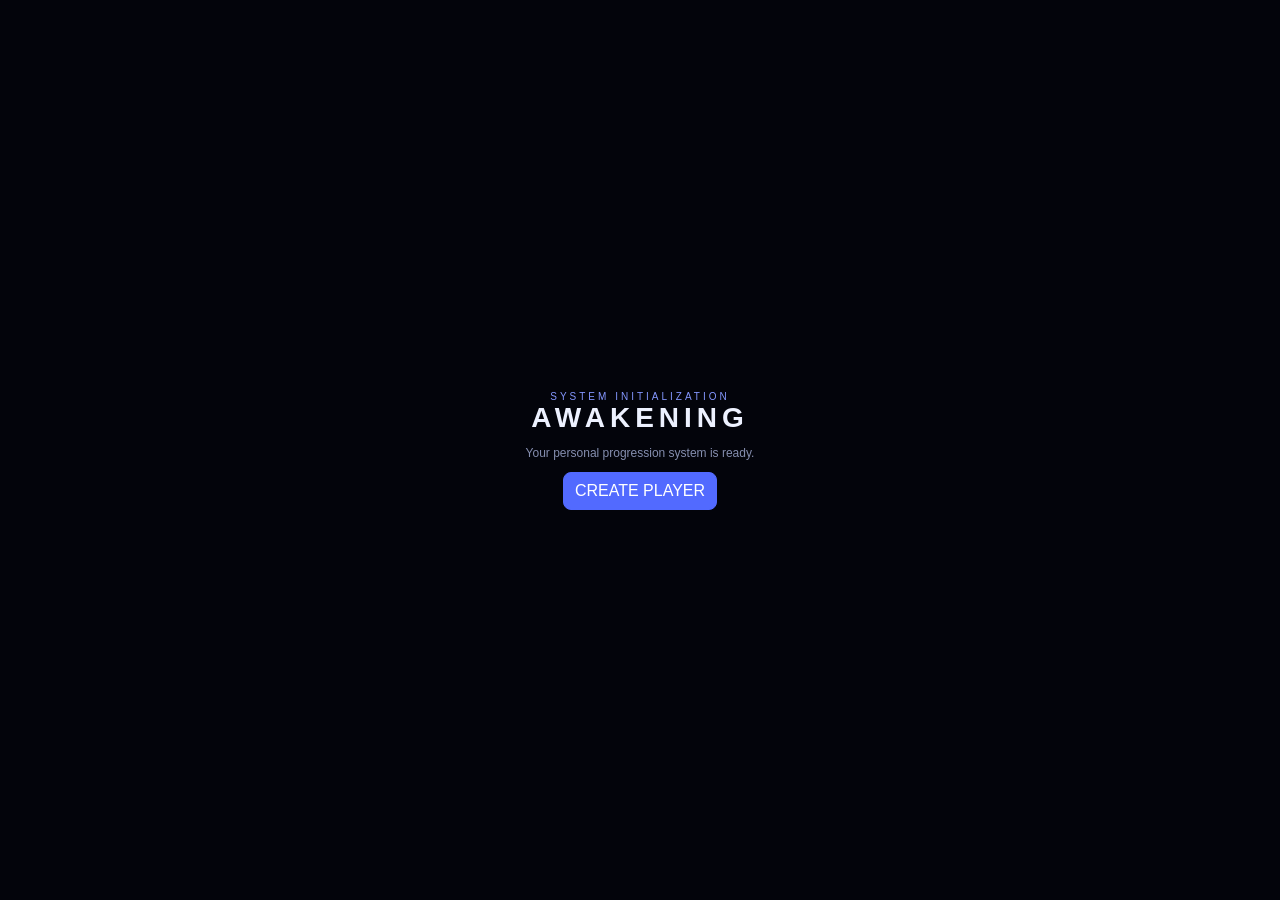
==== index.html @ 67eea41a "Update index.html" ====
<!DOCTYPE html>
<html lang="en">
<head>
<meta charset="UTF-8">

<meta name="viewport"
content="width=device-width,initial-scale=1,viewport-fit=cover">

<meta name="theme-color" content="#050611">

<meta name="apple-mobile-web-app-capable" content="yes">
<meta name="apple-mobile-web-app-title" content="SYSTEM">
<meta name="apple-mobile-web-app-status-bar-style" content="black-translucent">

<link rel="manifest" href="manifest.json">

<title>SYSTEM // AWAKENING</title>

<style>

*{
box-sizing:border-box;
-webkit-tap-highlight-color:transparent;
}

html,body{
margin:0;
padding:0;
background:#03040b;
color:#edf1ff;
font-family:Arial,Helvetica,sans-serif;
}

body{
padding-bottom:82px;
}

#app{
max-width:900px;
margin:auto;
padding:12px;
}

/* ================= GENERAL ================= */

.top{
display:flex;
justify-content:space-between;
align-items:center;
margin-bottom:12px;
}

.system{
font-size:10px;
letter-spacing:3px;
color:#8497ff;
}

.logo{
font-size:21px;
font-weight:bold;
letter-spacing:2px;
}

.panel,.item{
background:#080b18;
border:1px solid #1c2850;
border-radius:13px;
padding:14px;
margin-bottom:10px;
}

h2{
font-size:17px;
margin:0 0 12px;
}

h3{
margin:5px 0 10px;
}

.muted{
font-size:12px;
color:#858eaf;
}

button,input,textarea,select{
font:inherit;
}

button{
background:#11172f;
color:#e9edff;
border:1px solid #2b396c;
border-radius:8px;
padding:9px 11px;
cursor:pointer;
}

button:active{
transform:scale(.98);
}

.primary{
background:#526aff;
border-color:#526aff;
color:white;
}

.danger{
border-color:#6c2938;
color:#ff9ba8;
}

.small{
font-size:12px;
padding:6px 9px;
}

input,textarea,select{
width:100%;
background:#050814;
color:#edf1ff;
border:1px solid #29365f;
border-radius:8px;
padding:10px;
outline:none;
}

textarea{
min-height:100px;
resize:vertical;
}

label{
display:block;
font-size:11px;
color:#8e98bb;
margin:9px 0 5px;
}

.grid2{
display:grid;
grid-template-columns:1fr 1fr;
gap:9px;
}

.grid3{
display:grid;
grid-template-columns:repeat(3,1fr);
gap:9px;
}

.grid5{
display:grid;
grid-template-columns:repeat(5,1fr);
gap:6px;
}

.big{
font-size:25px;
font-weight:bold;
}

.center{
text-align:center;
}

.badge{
display:inline-block;
padding:4px 7px;
border:1px solid #334276;
border-radius:5px;
font-size:10px;
color:#aebaff;
}

.progress{
height:9px;
background:#171c31;
border-radius:99px;
overflow:hidden;
}

.fill{
height:100%;
background:#657cff;
border-radius:99px;
transition:width .3s;
}

.actions{
display:flex;
gap:6px;
flex-wrap:wrap;
margin-top:9px;
}

.itemtop{
display:flex;
justify-content:space-between;
gap:10px;
}

.done{
opacity:.5;
}

.empty{
padding:22px;
text-align:center;
color:#727c9d;
}

hr{
border:0;
border-top:1px solid #1b2750;
margin:14px 0;
}

.plus{
color:#78e9a4;
}

.minus{
color:#ff8798;
}

/* ================= TABS ================= */

.tab{
display:none;
}

.tab.active{
display:block;
}

/* ================= PROFILE ================= */

.avatar{
width:82px;
height:82px;
border-radius:50%;
background:#101735;
border:2px solid #536cff;
display:flex;
align-items:center;
justify-content:center;
font-size:38px;
margin:auto;
}

.profile{
text-align:center;
}

.level{
font-size:34px;
font-weight:bold;
}

/* ================= NAV ================= */

.nav{
position:fixed;
bottom:0;
left:0;
right:0;
z-index:100;
background:#070a14;
border-top:1px solid #1c2750;
padding:5px 4px calc(5px + env(safe-area-inset-bottom));
}

.navin{
max-width:900px;
margin:auto;
display:grid;
grid-template-columns:repeat(5,1fr);
gap:3px;
}

.nav button{
background:transparent;
border:0;
color:#687292;
font-size:9px;
padding:6px 2px;
}

.nav button.active{
background:#111735;
color:#bbc5ff;
}

.navicon{
display:block;
font-size:17px;
margin-bottom:2px;
}

/* ================= MODAL ================= */

.modalback{
display:none;
position:fixed;
z-index:200;
inset:0;
background:rgba(0,0,0,.75);
align-items:center;
justify-content:center;
padding:14px;
}

.modal{
width:min(520px,100%);
max-height:90vh;
overflow:auto;
background:#080b18;
border:1px solid #2b3965;
border-radius:13px;
padding:15px;
}

.modalhead{
display:flex;
justify-content:space-between;
align-items:center;
}

/* ================= CALENDAR ================= */

.calendar{
display:grid;
grid-template-columns:repeat(7,1fr);
gap:5px;
}

.calhead{
font-size:9px;
color:#697493;
text-align:center;
padding:4px;
}

.day{
min-height:45px;
background:#0d1123;
border:1px solid #1b2750;
border-radius:6px;
padding:5px;
font-size:11px;
}

.day.active{
border-color:#536cff;
background:#131a39;
}

.day.today{
box-shadow:0 0 0 1px #7c8cff inset;
}

.dot{
font-size:10px;
color:#77e8a1;
}

/* ================= TOAST ================= */

#toast{
display:none;
position:fixed;
z-index:500;
top:12px;
left:50%;
transform:translateX(-50%);
background:#101735;
border:1px solid #536cff;
border-radius:9px;
padding:10px 15px;
font-size:12px;
}

/* ================= INTRO ================= */

#welcome{
display:none;
position:fixed;
z-index:1000;
inset:0;
background:#03040b;
align-items:center;
justify-content:center;
padding:20px;
}

.welcomeBox{
width:min(480px,100%);
text-align:center;
}

.awaken{
font-size:28px;
letter-spacing:5px;
font-weight:bold;
margin-bottom:10px;
}

@media(max-width:550px){

.grid3{
grid-template-columns:1fr 1fr;
}

.grid5{
grid-template-columns:1fr 1fr;
}

}

</style>
</head>

<body>

<div id="toast"></div>

<!-- ================= WELCOME ================= -->

<div id="welcome">

<div class="welcomeBox">

<div class="system">
SYSTEM INITIALIZATION
</div>

<div class="awaken">
AWAKENING
</div>

<p class="muted">
Your personal progression system is ready.
</p>

<button class="primary"
onclick="openProfile()">
CREATE PLAYER
</button>

</div>

</div>


<div id="app">

<div class="top">

<div>
<div class="system">
PLAYER SYSTEM
</div>

<div class="logo">
SYSTEM // AWAKENING
</div>
</div>

<button class="small"
onclick="settings()">
⚙
</button>

</div>


<!-- ==================================================
HOME
================================================== -->

<section id="home" class="tab active">

<div class="panel profile">

<div id="homeAvatar" class="avatar">
⚔️
</div>

<h2 id="homeName">
PLAYER
</h2>

<div class="muted"
id="homeTitle">
UNAWAKENED
</div>

<br>

<div class="level">
LVL <span id="homeLevel">1</span>
</div>

<span class="badge"
id="homeRank">
E-RANK
</span>

<br><br>

<div class="muted"
id="homeXPText">
0 / 100 XP
</div>

<div class="progress">

<div id="homeXP"
class="fill"
style="width:0%">
</div>

</div>

</div>


<div class="grid3">

<div class="panel">
<div class="muted">STREAK</div>
<div class="big">
<span id="homeStreak">0</span> 🔥
</div>
</div>

<div class="panel">
<div class="muted">QUESTS</div>
<div class="big"
id="homeQuests">
0
</div>
</div>

<div class="panel">
<div class="muted">POINTS</div>
<div class="big"
id="homePoints">
0
</div>
</div>

</div>


<div class="panel">

<h2>
⚔️ TODAY'S SYSTEM
</h2>

<div id="todayQuests"></div>

</div>


<div class="panel center">

<h2>
🎲 RANDOM SYSTEM QUEST
</h2>

<p class="muted"
id="randomQuestText">
Generate a random quest.
</p>

<button class="primary"
onclick="randomQuest()">
GENERATE QUEST
</button>

</div>

</section>



<!-- ==================================================
QUESTS
================================================== -->

<section id="quests" class="tab">

<div class="panel">

<h2>⚔️ QUEST BOARD</h2>

<div class="grid2">

<button class="primary"
onclick="questForm()">
＋ NEW QUEST
</button>

<button
onclick="randomQuest()">
🎲 RANDOM QUEST
</button>

</div>

<br>

<select id="questFilter"
onchange="renderQuests()">

<option value="all">
All Quests
</option>

<option value="daily">
Daily
</option>

<option value="weekly">
Weekly
</option>

<option value="once">
One Time
</option>

<option value="completed">
Completed
</option>

</select>

</div>

<div id="questList"></div>

</section>



<!-- ==================================================
GOALS
================================================== -->

<section id="goals" class="tab">

<div class="panel">

<h2>🎯 GOALS & MILESTONES</h2>

<button class="primary"
onclick="goalForm()">
＋ NEW GOAL
</button>

</div>

<div id="goalList"></div>


<div class="panel">

<h2>
🗺️ LEVEL PROGRESSION
</h2>

<div id="milestones"></div>

</div>

</section>



<!-- ==================================================
PLAYER
================================================== -->

<section id="player" class="tab">

<div class="panel profile">

<div id="playerAvatar"
class="avatar">
⚔️
</div>

<h2 id="playerName">
PLAYER
</h2>

<div id="playerTitle"
class="muted">
UNAWAKENED
</div>

<p id="playerBio"
class="quote">
No bio yet.
</p>

<button
class="primary"
onclick="openProfile()">
EDIT PROFILE
</button>

</div>


<div class="panel">

<h2>🧬 PLAYER STATUS</h2>

<div class="grid3">

<div>
<div class="muted">LEVEL</div>
<div class="big"
id="playerLevel">
1
</div>
</div>

<div>
<div class="muted">RANK</div>
<div class="big"
id="playerRank">
E
</div>
</div>

<div>
<div class="muted">POINTS</div>
<div class="big"
id="playerPoints">
0
</div>
</div>

</div>

</div>


<div class="panel">

<h2>
🧬 STAT WINDOW
</h2>

<div id="statsList"
class="grid2">
</div>

</div>


<div class="panel">

<h2>
👑 TITLES
</h2>

<div id="titlesList"></div>

</div>


<div class="panel">

<h2>
🏆 ACHIEVEMENTS
</h2>

<div id="achievements"></div>

</div>

</section>



<!-- ==================================================
INVENTORY
================================================== -->

<section id="inventory" class="tab">

<div class="panel">

<h2>🎒 INVENTORY</h2>

<p class="muted">
Rewards collected from quests and achievements.
</p>

<button class="primary"
onclick="mysteryBox()">
🎁 OPEN MYSTERY BOX
</button>

</div>

<div id="inventoryList"></div>

</section>



<!-- ==================================================
BUDGET
================================================== -->

<section id="budget" class="tab">

<div class="panel">

<h2>💰 BUDGET SYSTEM</h2>

<div class="grid3">

<div>
<div class="muted">BALANCE</div>
<div class="big"
id="balance">
৳0
</div>
</div>

<div>
<div class="muted">INCOME</div>
<div class="big plus"
id="income">
৳0
</div>
</div>

<div>
<div class="muted">EXPENSE</div>
<div class="big minus"
id="expense">
৳0
</div>
</div>

</div>

<hr>

<button class="primary"
onclick="moneyForm('income')">
＋ INCOME
</button>

<button
onclick="moneyForm('expense')">
＋ EXPENSE
</button>

</div>

<div class="panel">

<h2>TRANSACTIONS</h2>

<div id="moneyList"></div>

</div>

</section>



<!-- ==================================================
NOTES
================================================== -->

<section id="notes" class="tab">

<div class="panel">

<h2>📝 NOTEBOOK</h2>

<button class="primary"
onclick="noteForm()">
＋ NEW NOTE
</button>

</div>

<div id="noteList"></div>

</section>



<!-- ==================================================
CALENDAR
================================================== -->

<section id="calendar" class="tab">

<div class="panel">

<h2>📅 ACTIVITY CALENDAR</h2>

<div class="grid2">

<button
onclick="changeMonth(-1)">
← Previous
</button>

<button
onclick="changeMonth(1)">
Next →
</button>

</div>

<br>

<div class="center"
id="calendarTitle">
</div>

</div>

<div class="panel">

<div id="calendarGrid"
class="calendar">
</div>

</div>

</section>



<!-- ==================================================
ANALYTICS
================================================== -->

<section id="analytics" class="tab">

<div class="panel">

<h2>📊 SYSTEM ANALYTICS</h2>

<div class="grid2">

<div class="item">
<div class="muted">TOTAL XP</div>
<div class="big"
id="totalXP">
0
</div>
</div>

<div class="item">
<div class="muted">QUESTS DONE</div>
<div class="big"
id="analyticsQuests">
0
</div>
</div>

<div class="item">
<div class="muted">GOALS</div>
<div class="big"
id="analyticsGoals">
0
</div>
</div>

<div class="item">
<div class="muted">NOTES</div>
<div class="big"
id="analyticsNotes">
0
</div>
</div>

</div>

</div>


<div class="panel">

<h2>
📈 WEEKLY ACTIVITY
</h2>

<div id="weeklyActivity"></div>

</div>


<div class="panel">

<h2>
🔥 PRODUCTIVITY SCORE
</h2>

<div class="big"
id="productivityScore">
0%
</div>

<div class="progress">

<div id="productivityBar"
class="fill">
</div>

</div>

</div>

</section>



<!-- ==================================================
SETTINGS
================================================== -->

<section id="settingsTab" class="tab">

<div class="panel">

<h2>⚙️ SYSTEM SETTINGS</h2>

<button
class="primary"
onclick="openProfile()">
EDIT PROFILE
</button>

<hr>

<button
onclick="exportBackup()">
EXPORT BACKUP
</button>

<button
onclick="importBackup()">
IMPORT BACKUP
</button>

<hr>

<button
class="danger"
onclick="resetData()">
RESET EVERYTHING
</button>

</div>

<div class="panel">

<h2>📱 OFFLINE MODE</h2>

<p class="muted">
Your tasks, goals, notes, budget and player data are stored locally on this device.
</p>

<div class="badge">
LOCAL STORAGE
</div>

<div class="badge">
OFFLINE READY
</div>

</div>

</section>

</div>



<!-- ==================================================
BOTTOM NAV
================================================== -->

<nav class="nav">

<div class="navin">

<button class="active"
onclick="tab('home',this)">
<span class="navicon">🏠</span>
Home
</button>

<button
onclick="tab('quests',this)">
<span class="navicon">⚔️</span>
Quests
</button>

<button
onclick="tab('goals',this)">
<span class="navicon">🎯</span>
Goals
</button>

<button
onclick="tab('player',this)">
<span class="navicon">🧬</span>
Player
</button>

<button
onclick="moreMenu()">
<span class="navicon">☷</span>
More
</button>

</div>

</nav>



<!-- ==================================================
MODAL
================================================== -->

<div id="modalBack"
class="modalback">

<div class="modal">

<div class="modalhead">

<h2 id="modalTitle">
SYSTEM
</h2>

<button
onclick="closeModal()">
✕
</button>

</div>

<div id="modalBody"></div>

</div>

</div>



<script>

/* ==================================================
DATA
================================================== */

var KEY =
"SYSTEM_AWAKENING_V5";


function defaultData(){

return {

profile:{
name:"",
bio:"",
avatar:"⚔️",
title:"UNAWAKENED"
},

level:1,

xp:0,

totalXP:0,

streak:0,

lastDate:"",

activity:{},

quests:[],

goals:[],

money:[],

notes:[],

inventory:[
{
name:"Starter Potion",
amount:1,
type:"Common"
}
],

stats:{
STR:1,
INT:1,
VIT:1,
FOC:1,
DIS:1
},

points:0,

titles:["UNAWAKENED"],

randomQuest:""

};

}


function loadData(){

try{

var saved =
localStorage.getItem(KEY);

if(saved){

var parsed =
JSON.parse(saved);

var base =
defaultData();

for(var k in base){

if(typeof parsed[k]==="undefined")
parsed[k]=base[k];

}

return parsed;

}

}catch(e){

console.log(e);

}

return defaultData();

}


var data =
loadData();



function save(){

localStorage.setItem(
KEY,
JSON.stringify(data)
);

render();

}



function id(){

return Date.now().toString()
+
Math.random()
.toString(36)
.substring(2,7);

}



function esc(x){

return String(x || "")
.replace(/&/g,"&amp;")
.replace(/</g,"&lt;")
.replace(/>/g,"&gt;")
.replace(/"/g,"&quot;");

}



function today(){

var d=new Date();

return d.getFullYear()
+"-"+
String(d.getMonth()+1).padStart(2,"0")
+"-"+
String(d.getDate()).padStart(2,"0");

}



function money(x){

return "৳"+
Number(x||0)
.toFixed(0);

}



function toast(text){

var t=
document.getElementById("toast");

t.innerHTML=esc(text);

t.style.display="block";

setTimeout(function(){

t.style.display="none";

},1800);

}



/* ==================================================
PROFILE
================================================== */

function openProfile(){

var p=data.profile;

var html=

'<label>PLAYER NAME</label>'+
'<input id="profileName" value="'+
esc(p.name)+'">'+

'<label>BIO</label>'+
'<textarea id="profileBio">'+
esc(p.bio)+
'</textarea>'+

'<label>AVATAR</label>'+
'<select id="profileAvatar">'+

'<option value="⚔️">⚔️ Hunter</option>'+
'<option value="👑">👑 Monarch</option>'+
'<option value="🗡️">🗡️ Assassin</option>'+
'<option value="🧙">🧙 Mage</option>'+
'<option value="🛡️">🛡️ Knight</option>'+
'<option value="🐺">🐺 Wolf</option>'+
'<option value="🔥">🔥 Flame</option>'+

'</select>'+

'<label>PLAYER TITLE</label>'+
'<input id="profileTitle" value="'+
esc(p.title)+'">'+

'<br><br>'+

'<button class="primary" onclick="saveProfile()">'+
"SAVE PROFILE"+
'</button>';

openModal(
"PLAYER CREATION",
html
);

document.getElementById(
"profileAvatar"
).value=p.avatar;

}



function saveProfile(){

data.profile.name=
document.getElementById(
"profileName"
).value.trim()
||
"PLAYER";

data.profile.bio=
document.getElementById(
"profileBio"
).value;

data.profile.avatar=
document.getElementById(
"profileAvatar"
).value;

data.profile.title=
document.getElementById(
"profileTitle"
).value.trim()
||
"UNAWAKENED";

closeModal();

save();

toast("PLAYER PROFILE SAVED");

}



/* ==================================================
LEVEL SYSTEM
================================================== */

function requiredXP(){

return 100+
(data.level-1)*50;

}



function addXP(amount){

amount=
Number(amount)||0;

data.xp+=amount;

data.totalXP+=amount;

while(data.xp>=requiredXP()){

data.xp-=requiredXP();

data.level++;

data.points++;

toast(
"LEVEL UP! LEVEL "+
data.level
);

checkTitles();

}

}



function rank(){

if(data.level>=50)
return "S-RANK";

if(data.level>=35)
return "A-RANK";

if(data.level>=25)
return "B-RANK";

if(data.level>=15)
return "C-RANK";

if(data.level>=8)
return "D-RANK";

return "E-RANK";

}



/* ==================================================
TAB SYSTEM
================================================== */

function tab(name,button){

document
.querySelectorAll(".tab")
.forEach(function(x){

x.classList.remove("active");

});

document
.getElementById(name)
.classList.add("active");

document
.querySelectorAll(".nav button")
.forEach(function(x){

x.classList.remove("active");

});

if(button)
button.classList.add("active");

window.scrollTo(0,0);

render();

}



function moreMenu(){

openModal(
"MORE SYSTEMS",

'<button class="primary" onclick="tabFromMore(\'inventory\')">🎒 Inventory</button><br><br>'+
'<button onclick="tabFromMore(\'budget\')">💰 Budget</button><br><br>'+
'<button onclick="tabFromMore(\'notes\')">📝 Notes</button><br><br>'+
'<button onclick="tabFromMore(\'calendar\')">📅 Calendar</button><br><br>'+
'<button onclick="tabFromMore(\'analytics\')">📊 Analytics</button><br><br>'+
'<button onclick="tabFromMore(\'settingsTab\')">⚙️ Settings</button>'
);

}



function tabFromMore(name){

closeModal();

document
.querySelectorAll(".tab")
.forEach(function(x){

x.classList.remove("active");

});

document
.getElementById(name)
.classList.add("active");

window.scrollTo(0,0);

render();

}



/* ==================================================
MODAL
================================================== */

function openModal(title,body){

document.getElementById(
"modalTitle"
).innerHTML=title;

document.getElementById(
"modalBody"
).innerHTML=body;

document.getElementById(
"modalBack"
).style.display="flex";

}



function closeModal(){

document.getElementById(
"modalBack"
).style.display="none";

}



/* ==================================================
QUESTS
================================================== */

function questForm(editID){

var q=null;

data.quests.forEach(function(x){

if(x.id==editID)
q=x;

});


var html=

'<label>QUEST NAME</label>'+
'<input id="qName" value="'+
esc(q?q.name:"")+
'">'+

'<label>TYPE</label>'+
'<select id="qType">'+
'<option value="daily">Daily</option>'+
'<option value="weekly">Weekly</option>'+
'<option value="once">One Time</option>'+
'</select>'+

'<label>XP REWARD</label>'+
'<input id="qXP" type="number" value="'+
(q?q.xp:25)+
'">'+

'<label>DESCRIPTION</label>'+
'<textarea id="qDesc">'+
esc(q?q.desc:"")+
'</textarea>'+

'<button class="primary" onclick="saveQuest(\''+
(q?q.id:"")+
'\')">'+
(q?"SAVE QUEST":"CREATE QUEST")+
'</button>';

openModal(
q?"EDIT QUEST":"NEW QUEST",
html
);

if(q)
document.getElementById("qType").value=q.type;

}



function saveQuest(editID){

var name=
document.getElementById("qName")
.value.trim();

if(!name){

toast("Give the quest a name.");

return;

}


var q={

id:editID||id(),

name:name,

type:document
.getElementById("qType")
.value,

xp:Math.max(
1,
Number(
document.getElementById("qXP")
.value
)||25
),

desc:document
.getElementById("qDesc")
.value,

done:false

};


if(editID){

data.quests=
data.quests.map(function(x){

return x.id==editID?q:x;

});

}else{

data.quests.unshift(q);

}

closeModal();

save();

toast("QUEST CREATED");

}



function completeQuest(qid){

var q=
data.quests.find(function(x){

return x.id==qid;

});

if(!q||q.done)
return;

q.done=true;

addXP(q.xp);

data.points++;

var d=today();

if(data.lastDate!==d){

data.streak++;

data.lastDate=d;

}

if(!data.activity[d])
data.activity[d]=0;

data.activity[d]++;

checkTitles();

save();

toast(
"QUEST COMPLETE +"+
q.xp+
" XP"
);

}



function deleteQuest(qid){

if(!confirm("Delete this quest?"))
return;

data.quests=
data.quests.filter(function(x){

return x.id!=qid;

});

save();

}



/* ==================================================
RANDOM QUEST
================================================== */

var randomQuests=[

["Read for 20 minutes",30],
["Clean your workspace",20],
["Study for 30 minutes",40],
["Finish one pending task",35],
["Organize your files",20],
["Review today's lessons",40],
["Write down tomorrow's plan",25],
["Practice a skill for 30 minutes",40],
["Complete one small goal",30],
["Spend 15 minutes learning something new",35]

];



function randomQuest(){

var q=
randomQuests[
Math.floor(
Math.random()*
randomQuests.length
)
];

data.randomQuest={
name:q[0],
xp:q[1]
};

document.getElementById(
"randomQuestText"
).innerHTML=
esc(q[0])+
" — +"+
q[1]+
" XP";

}



function acceptRandomQuest(){

if(!data.randomQuest)
return;

data.quests.unshift({

id:id(),

name:data.randomQuest.name,

type:"once",

xp:data.randomQuest.xp,

desc:"Random System Quest",

done:false

});

data.randomQuest="";

save();

}



/* ==================================================
GOALS
================================================== */

function goalForm(editID){

var g=
data.goals.find(function(x){

return x.id==editID;

});


var html=

'<label>GOAL NAME</label>'+
'<input id="gName" value="'+
esc(g?g.name:"")+
'">'+

'<label>TARGET</label>'+
'<input id="gTarget" type="number" value="'+
(g?g.target:10)+
'">'+

'<label>CURRENT PROGRESS</label>'+
'<input id="gCurrent" type="number" value="'+
(g?g.current:0)+
'">'+

'<label>DESCRIPTION</label>'+
'<textarea id="gDesc">'+
esc(g?g.desc:"")+
'</textarea>'+

'<button class="primary" onclick="saveGoal(\''+
(g?g.id:"")+
'\')">'+
(g?"SAVE GOAL":"CREATE GOAL")+
'</button>';

openModal(
g?"EDIT GOAL":"NEW GOAL",
html
);

}



function saveGoal(editID){

var g={

id:editID||id(),

name:document
.getElementById("gName")
.value.trim()||"Goal",

target:Math.max(
1,
Number(
document.getElementById("gTarget")
.value
)||1
),

current:Math.max(
0,
Number(
document.getElementById("gCurrent")
.value
)||0
),

desc:document
.getElementById("gDesc")
.value

};

if(g.current>g.target)
g.current=g.target;


if(editID){

data.goals=
data.goals.map(function(x){

return x.id==editID?g:x;

});

}else{

data.goals.unshift(g);

}

closeModal();

save();

toast("GOAL UPDATED");

}



function goalProgress(gid){

var g=
data.goals.find(function(x){

return x.id==gid;

});

if(!g)
return;

if(g.current<g.target){

g.current++;

addXP(10);

if(g.current==g.target){

addXP(50);

data.points++;

toast("GOAL ACHIEVED!");

}

save();

}

}



function deleteGoal(gid){

if(!confirm("Delete goal?"))
return;

data.goals=
data.goals.filter(function(x){

return x.id!=gid;

});

save();

}



/* ==================================================
MILESTONES
================================================== */

function renderMilestones(){

var levels=[
1,
5,
10,
15,
25,
35,
50,
75,
100
];

var html="";

levels.forEach(function(l){

var unlocked=
data.level>=l;

html+=

'<div class="item '+(
unlocked?"":"done"
)+'">'+

'<div class="itemtop">'+

'<b>'+
(
unlocked?"✓ ":"🔒 "
)+
"LEVEL "+
l+
'</b>'+

'<span class="badge">'+
(
l>=50?
"S-RANK":
l>=35?
"A-RANK":
l>=25?
"B-RANK":
l>=15?
"C-RANK":
"E-RANK"
)+
'</span>'+

'</div>'+

'</div>';

});

document.getElementById(
"milestones"
).innerHTML=html;

}



/* ==================================================
STATS
================================================== */

function addStat(stat){

if(data.points<=0){

toast("NO STAT POINTS");

return;

}

data.stats[stat]++;

data.points--;

save();

}



function renderStats(){

var html="";

Object.keys(data.stats)
.forEach(function(stat){

var value=
data.stats[stat];

html+=

'<div class="item">'+

'<div class="itemtop">'+

'<b>'+
stat+
'</b>'+

'<b>'+
value+
'</b>'+

'</div>'+

'<div class="progress">'+

'<div class="fill" style="width:'+
Math.min(100,value*5)+
'%"></div>'+

'</div>'+

'<div class="actions">'+

'<button class="small" onclick="addStat(\''+
stat+
'\')">'+
"＋ POINT"+
'</button>'+

'</div>'+

'</div>';

});

document.getElementById(
"statsList"
).innerHTML=html;

}



/* ==================================================
TITLES
================================================== */

function checkTitles(){

var completed=
data.quests.filter(function(q){

return q.done;

}).length;


var possible=[

["UNAWAKENED",true],

["THE BEGINNER",completed>=1],

["THE GRINDER",completed>=10],

["HUNTER",completed>=25],

["ELITE HUNTER",completed>=50],

["THE SCHOLAR",data.stats.INT>=10],

["THE STRATEGIST",data.stats.FOC>=10],

["THE MONARCH",data.level>=50],

["GOAL SETTER",data.goals.length>=3],

["MONEY MASTER",
data.money.filter(function(x){
return x.type=="income";
}).length>=10]

];


possible.forEach(function(x){

if(
x[1] &&
data.titles.indexOf(x[0])===-1
){

data.titles.push(x[0]);

toast(
"NEW TITLE: "+
x[0]
);

}

});

}



function renderTitles(){

var html="";

data.titles.forEach(function(t){

html+=

'<span class="badge" style="margin:4px">'+
"👑 "+
esc(t)+
'</span>';

});

document.getElementById(
"titlesList"
).innerHTML=html;

}



/* ==================================================
ACHIEVEMENTS
================================================== */

function renderAchievements(){

var completed=
data.quests.filter(function(q){

return q.done;

}).length;


var list=[

[
"FIRST AWAKENING",
"Complete your first quest.",
completed>=1
],

[
"GRINDER",
"Complete 10 quests.",
completed>=10
],

[
"HUNTER",
"Complete 25 quests.",
completed>=25
],

[
"LEVEL 10",
"Reach level 10.",
data.level>=10
],

[
"LEVEL 25",
"Reach level 25.",
data.level>=25
],

[
"MONARCH",
"Reach level 50.",
data.level>=50
],

[
"GOAL MASTER",
"Create 5 goals.",
data.goals.length>=5
],

[
"NOTE TAKER",
"Create 5 notes.",
data.notes.length>=5
],

[
"STREAK",
"Reach a 7 day streak.",
data.streak>=7
]

];


var html="";

list.forEach(function(a){

html+=

'<div class="item '+(
a[2]?"":"done"
)+'">'+

'<b>'+
(a[2]?"🏆":"🔒")+
" "+
a[0]+
'</b>'+

'<p class="muted">'+
a[1]+
'</p>'+

'</div>';

});

document.getElementById(
"achievements"
).innerHTML=html;

}



/* ==================================================
INVENTORY
================================================== */

function mysteryBox(){

var rewards=[

["XP Potion",1],
["Stat Point",1],
["Lucky Token",1],
["Mystery Shard",1],
["Hunter Coin",3]

];

var r=
rewards[
Math.floor(
Math.random()*
rewards.length
)
];


if(r[0]=="XP Potion"){

addXP(50);

}else if(r[0]=="Stat Point"){

data.points++;

}else{

var item=
data.inventory.find(function(x){

return x.name==r[0];

});

if(item)
item.amount+=r[1];

else
data.inventory.push({

name:r[0],
amount:r[1],
type:"Rare"

});

}

save();

toast(
"REWARD: "+
r[0]
);

}



function renderInventory(){

var html="";

data.inventory.forEach(function(i){

html+=

'<div class="item">'+

'<div class="itemtop">'+

'<b>🎁 '+
esc(i.name)+
'</b>'+

'<span class="badge">'+
i.type+
'</span>'+

'</div>'+

'<p class="muted">'+
"Quantity: "+
i.amount+
'</p>'+

'</div>';

});

document.getElementById(
"inventoryList"
).innerHTML=html;

}



/* ==================================================
BUDGET
================================================== */

function moneyForm(type,editID){

var m=
data.money.find(function(x){

return x.id==editID;

});


var html=

'<label>DESCRIPTION</label>'+
'<input id="mName" value="'+
esc(m?m.name:"")+
'">'+

'<label>AMOUNT</label>'+
'<input id="mAmount" type="number" value="'+
(m?m.amount:"")+
'">'+

'<label>TYPE</label>'+
'<select id="mType">'+
'<option value="income">Income</option>'+
'<option value="expense">Expense</option>'+
'</select>'+

'<br><br>'+

'<button class="primary" onclick="saveMoney(\''+
(m?m.id:"")+
'\')">'+
"SAVE"+
'</button>';

openModal(
"💰 TRANSACTION",
html
);

document.getElementById(
"mType"
).value=m?m.type:type;

}



function saveMoney(editID){

var m={

id:editID||id(),

name:document
.getElementById("mName")
.value.trim()||"Transaction",

amount:Math.max(
0,
Number(
document.getElementById("mAmount")
.value
)||0
),

type:document
.getElementById("mType")
.value,

date:today()

};


if(editID){

data.money=
data.money.map(function(x){

return x.id==editID?m:x;

});

}else{

data.money.unshift(m);

}

checkTitles();

closeModal();

save();

}



function deleteMoney(mid){

if(!confirm("Delete transaction?"))
return;

data.money=
data.money.filter(function(x){

return x.id!=mid;

});

save();

}



function renderMoney(){

var income=0;
var expense=0;
var html="";

data.money.forEach(function(m){

if(m.type=="income")
income+=Number(m.amount);
else
expense+=Number(m.amount);

html+=

'<div class="item">'+

'<div class="itemtop">'+

'<div>'+
'<b>'+
esc(m.name)+
'</b>'+

'<div class="muted">'+
m.date+
'</div>'+
'</div>'+

'<b class="'+
(m.type=="income"?"plus":"minus")+
'">'+
(m.type=="income"?"+":"-")+
money(m.amount)+
'</b>'+

'</div>'+

'<div class="actions">'+

'<button class="small" onclick="moneyForm(\''+
m.type+
'\',\''+
m.id+
'\')">Edit</button>'+

'<button class="small danger" onclick="deleteMoney(\''+
m.id+
'\')">Delete</button>'+

'</div>'+

'</div>';

});

document.getElementById("income")
.innerHTML=money(income);

document.getElementById("expense")
.innerHTML=money(expense);

document.getElementById("balance")
.innerHTML=money(
income-expense
);

document.getElementById("moneyList")
.innerHTML=
html||
'<div class="empty">No transactions.</div>';

}



/* ==================================================
NOTES
================================================== */

function noteForm(editID){

var n=
data.notes.find(function(x){

return x.id==editID;

});


var html=

'<label>TITLE</label>'+
'<input id="nTitle" value="'+
esc(n?n.title:"")+
'">'+

'<label>NOTE</label>'+
'<textarea id="nBody">'+
esc(n?n.body:"")+
'</textarea>'+

'<button class="primary" onclick="saveNote(\''+
(n?n.id:"")+
'\')">'+
"SAVE NOTE"+
'</button>';

openModal(
"📝 NOTE",
html
);

}



function saveNote(editID){

var n={

id:editID||id(),

title:document
.getElementById("nTitle")
.value.trim()||
"Untitled",

body:document
.getElementById("nBody")
.value,

date:today()

};


if(editID){

data.notes=
data.notes.map(function(x){

return x.id==editID?n:x;

});

}else{

data.notes.unshift(n);

}

checkTitles();

closeModal();

save();

}



function deleteNote(nid){

if(!confirm("Delete note?"))
return;

data.notes=
data.notes.filter(function(x){

return x.id!=nid;

});

save();

}



function renderNotes(){

var html="";

data.notes.forEach(function(n){

html+=

'<div class="item">'+

'<div class="itemtop">'+

'<b>'+
esc(n.title)+
'</b>'+

'<span class="muted">'+
n.date+
'</span>'+

'</div>'+

'<p style="white-space:pre-wrap">'+
esc(n.body)+
'</p>'+

'<div class="actions">'+

'<button class="small" onclick="noteForm(\''+
n.id+
'\')">Edit</button>'+

'<button class="small danger" onclick="deleteNote(\''+
n.id+
'\')">Delete</button>'+

'</div>'+

'</div>';

});

document.getElementById(
"noteList"
).innerHTML=
html||
'<div class="empty">Notebook empty.</div>';

}



/* ==================================================
CALENDAR
================================================== */

var calendarDate=
new Date();



function changeMonth(amount){

calendarDate.setMonth(
calendarDate.getMonth()+amount
);

renderCalendar();

}



function renderCalendar(){

var year=
calendarDate.getFullYear();

var month=
calendarDate.getMonth();

var first=
new Date(
year,
month,
1
).getDay();

var days=
new Date(
year,
month+1,
0
).getDate();

var names=[
"Sun",
"Mon",
"Tue",
"Wed",
"Thu",
"Fri",
"Sat"
];

document.getElementById(
"calendarTitle"
).innerHTML=

new Date(
year,
month
).toLocaleString(
"en-US",
{
month:"long",
year:"numeric"
}
);


var html="";

names.forEach(function(x){

html+=
'<div class="calhead">'+
x+
'</div>';

});


for(var i=0;i<first;i++){

html+=
'<div></div>';

}


for(var d=1;d<=days;d++){

var key=
year+
"-"+
String(month+1).padStart(2,"0")+
"-"+
String(d).padStart(2,"0");

var active=
data.activity[key]>0;

var isToday=
key==today();

html+=

'<div class="day '+
(active?"active ":"")+
(isToday?"today":"")+
'">'+

d+

(
active?
'<div class="dot">● '+
data.activity[key]+
'</div>':
""
)+

'</div>';

}

document.getElementById(
"calendarGrid"
).innerHTML=html;

}



/* ==================================================
ANALYTICS
================================================== */

function renderAnalytics(){

var completed=
data.quests.filter(function(q){

return q.done;

}).length;


document.getElementById(
"totalXP"
).innerHTML=
data.totalXP;

document.getElementById(
"analyticsQuests"
).innerHTML=
completed;

document.getElementById(
"analyticsGoals"
).innerHTML=
data.goals.length;

document.getElementById(
"analyticsNotes"
).innerHTML=
data.notes.length;


var html="";

for(var i=6;i>=0;i--){

var d=
new Date();

d.setDate(
d.getDate()-i
);

var key=
d.getFullYear()+
"-"+
String(d.getMonth()+1).padStart(2,"0")+
"-"+
String(d.getDate()).padStart(2,"0");

var amount=
data.activity[key]||0;

html+=

'<div class="item">'+

'<div class="itemtop">'+

'<span>'+
d.toLocaleDateString(
"en-US",
{
weekday:"short",
month:"short",
day:"numeric"
}
)+
'</span>'+

'<b>'+
amount+
' quests</b>'+

'</div>'+

'<div class="progress">'+

'<div class="fill" style="width:'+
Math.min(100,amount*20)+
'%"></div>'+

'</div>'+

'</div>';

}

document.getElementById(
"weeklyActivity"
).innerHTML=html;


var score=
Math.min(
100,
Math.round(
(
completed*3+
data.streak*5+
data.goals.length*4+
data.notes.length*1
)
)
);

document.getElementById(
"productivityScore"
).innerHTML=
score+
"%";

document.getElementById(
"productivityBar"
).style.width=
score+
"%";

}



/* ==================================================
HOME RENDER
================================================== */

function renderHome(){

var p=data.profile;

document.getElementById(
"homeAvatar"
).innerHTML=p.avatar;

document.getElementById(
"homeName"
).innerHTML=
esc(p.name||"PLAYER");

document.getElementById(
"homeTitle"
).innerHTML=
esc(p.title);

document.getElementById(
"homeLevel"
).innerHTML=
data.level;

document.getElementById(
"homeRank"
).innerHTML=
rank();

document.getElementById(
"homeStreak"
).innerHTML=
data.streak;

document.getElementById(
"homePoints"
).innerHTML=
data.points;


var done=
data.quests.filter(function(q){

return q.done;

}).length;


document.getElementById(
"homeQuests"
).innerHTML=
done;


var req=
requiredXP();


document.getElementById(
"homeXPText"
).innerHTML=
data.xp+
" / "+
req+
" XP";

document.getElementById(
"homeXP"
).style.width=
Math.min(
100,
data.xp/req*100
)+"%";


var todayHTML="";

data.quests
.filter(function(q){

return !q.done &&
(q.type=="daily"||q.type=="once");

})
.slice(0,5)
.forEach(function(q){

todayHTML+=

'<div class="item">'+

'<div class="itemtop">'+

'<b>'+
esc(q.name)+
'</b>'+

'<span>+'+
q.xp+
' XP</span>'+

'</div>'+

'<button class="primary small" onclick="completeQuest(\''+
q.id+
'\')">'+
"COMPLETE"+
'</button>'+

'</div>';

});


document.getElementById(
"todayQuests"
).innerHTML=
todayHTML||
'<div class="empty">No active quests.</div>';


if(data.randomQuest){

document.getElementById(
"randomQuestText"
).innerHTML=
esc(data.randomQuest.name)+
" — +"+
data.randomQuest.xp+
" XP"+
'<br><br>'+
'<button class="primary small" onclick="acceptRandomQuest()">ACCEPT QUEST</button>';

}else{

document.getElementById(
"randomQuestText"
).innerHTML=
"Generate a random quest.";

}

}



/* ==================================================
PLAYER RENDER
================================================== */

function renderPlayer(){

var p=data.profile;

document.getElementById(
"playerAvatar"
).innerHTML=p.avatar;

document.getElementById(
"playerName"
).innerHTML=
esc(p.name||"PLAYER");

document.getElementById(
"playerTitle"
).innerHTML=
esc(p.title);

document.getElementById(
"playerBio"
).innerHTML=
esc(p.bio||"No bio yet.");

document.getElementById(
"playerLevel"
).innerHTML=
data.level;

document.getElementById(
"playerRank"
).innerHTML=
rank();

document.getElementById(
"playerPoints"
).innerHTML=
data.points;

}



/* ==================================================
SETTINGS
================================================== */

function settings(){

tabFromMore("settingsTab");

}



function exportBackup(){

var backup=
JSON.stringify(data);

if(
navigator.clipboard &&
navigator.clipboard.writeText
){

navigator.clipboard
.writeText(backup)
.then(function(){

toast(
"BACKUP COPIED"
);

},function(){

prompt(
"Copy backup:",
backup
);

});

}else{

prompt(
"Copy backup:",
backup
);

}

}



function importBackup(){

var backup=
prompt(
"Paste backup here:"
);

if(!backup)
return;

try{

data=
JSON.parse(backup);

save();

toast(
"BACKUP RESTORED"
);

}catch(e){

toast(
"INVALID BACKUP"
);

}

}



function resetData(){

if(!confirm(
"RESET EVERYTHING? This cannot be undone."
))
return;

data=
defaultData();

save();

toast(
"SYSTEM RESET"
);

}



/* ==================================================
MAIN RENDER
================================================== */

function render(){

renderHome();

renderQuests();

renderGoals();

renderMilestones();

renderStats();

renderTitles();

renderAchievements();

renderInventory();

renderMoney();

renderNotes();

renderCalendar();

renderAnalytics();

renderPlayer();

}



/* ==================================================
QUEST LIST
================================================== */

function renderQuests(){

var filter=
document.getElementById(
"questFilter"
).value;

var html="";

data.quests.forEach(function(q){

if(
filter=="completed" &&
!q.done
)
return;

if(
["daily","weekly","once"]
.indexOf(filter)>=0 &&
q.type!=filter
)
return;

html+=

'<div class="item '+
(q.done?"done":"")+
'">'+

'<div class="itemtop">'+

'<div>'+
'<b>'+
esc(q.name)+
'</b>'+

'<br>'+

'<span class="badge">'+
q.type+
'</span> '+

'<span class="badge">+'+
q.xp+
" XP</span>"+

'</div>'+

'<b>'+
(q.done?"✓":"")+
'</b>'+

'</div>'+

(
q.desc?
'<p class="muted">'+
esc(q.desc)+
'</p>':
""
)+

'<div class="actions">'+

(!q.done?

'<button class="primary small" onclick="completeQuest(\''+
q.id+
'\')">✓ COMPLETE</button>':
"")+

'<button class="small" onclick="questForm(\''+
q.id+
'\')">EDIT</button>'+

'<button class="small danger" onclick="deleteQuest(\''+
q.id+
'\')">DELETE</button>'+

'</div>'+

'</div>';

});

document.getElementById(
"questList"
).innerHTML=
html||
'<div class="empty">No quests.</div>';

}



/* ==================================================
GOAL LIST
================================================== */

function renderGoals(){

var html="";

data.goals.forEach(function(g){

var percent=
Math.min(
100,
Math.round(
g.current/g.target*100
)
);

html+=

'<div class="item">'+

'<div class="itemtop">'+

'<b>'+
esc(g.name)+
'</b>'+

'<b>'+
percent+
"%"+
'</b>'+

'</div>'+

'<p class="muted">'+
g.current+
" / "+
g.target+
'</p>'+

'<div class="progress">'+

'<div class="fill" style="width:'+
percent+
'%"></div>'+

'</div>'+

(
g.desc?
'<p class="muted">'+
esc(g.desc)+
'</p>':
""
)+

'<div class="actions">'+

'<button class="primary small" onclick="goalProgress(\''+
g.id+
'\')">＋ PROGRESS</button>'+

'<button class="small" onclick="goalForm(\''+
g.id+
'\')">EDIT</button>'+

'<button class="small danger" onclick="deleteGoal(\''+
g.id+
'\')">DELETE</button>'+

'</div>'+

'</div>';

});

document.getElementById(
"goalList"
).innerHTML=
html||
'<div class="empty">No goals yet.</div>';

}



/* ==================================================
FIRST TIME CHECK
================================================== */

if(!data.profile.name){

document.getElementById(
"welcome"
).style.display="flex";

}



render();

</script>

</body>
</html>
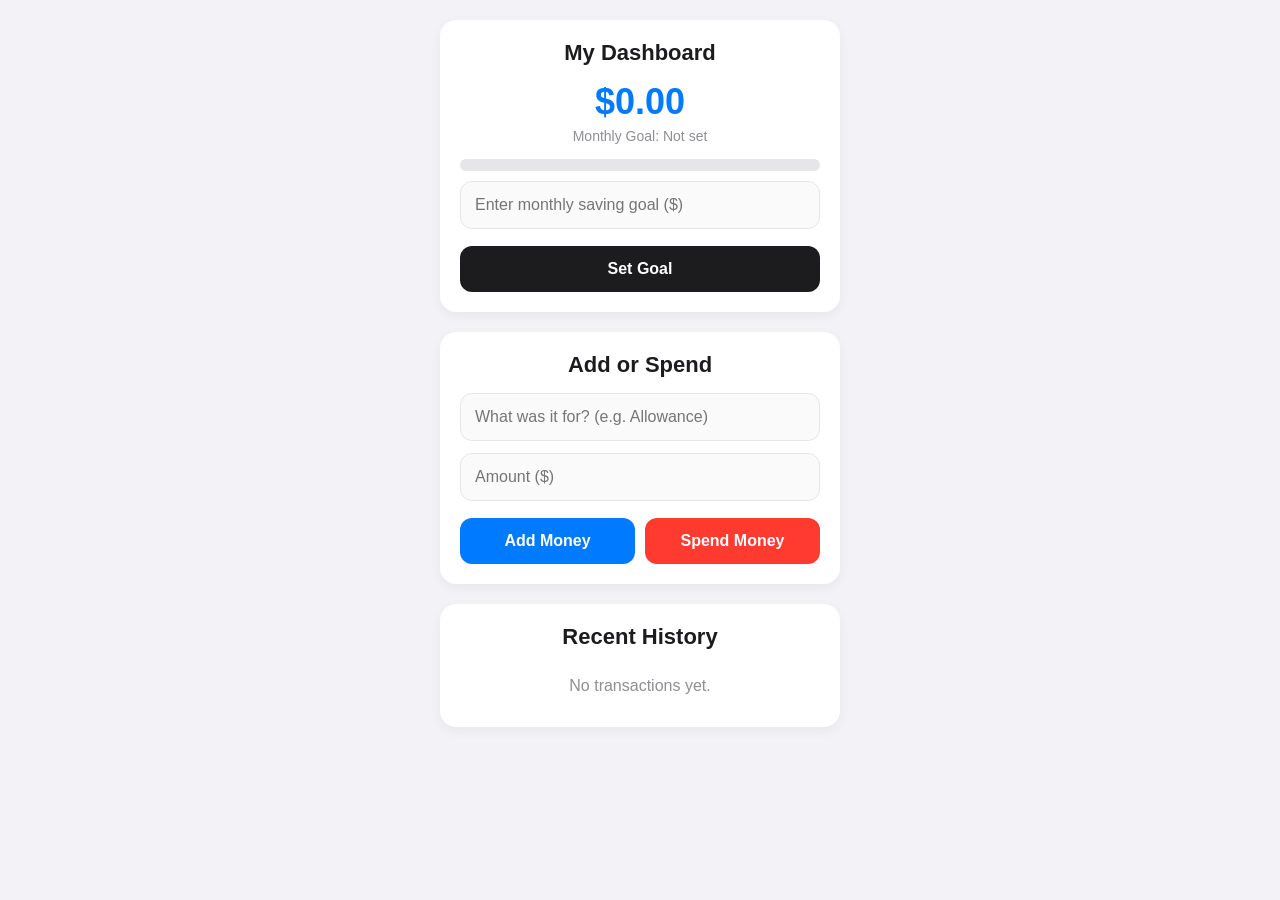
==== commit c886a3e6: "Update index.html" ====
--- a/index.html
+++ b/index.html
@@ -1,3665 +1,308 @@
 <!DOCTYPE html>
 <html lang="en">
 <head>
-<meta charset="UTF-8">
-
-<meta name="viewport"
-content="width=device-width,initial-scale=1,viewport-fit=cover">
-
-<meta name="theme-color" content="#050611">
-
-<meta name="apple-mobile-web-app-capable" content="yes">
-<meta name="apple-mobile-web-app-title" content="SYSTEM">
-<meta name="apple-mobile-web-app-status-bar-style" content="black-translucent">
-
-<link rel="manifest" href="manifest.json">
-
-<title>SYSTEM // AWAKENING</title>
-
-<style>
-
-*{
-box-sizing:border-box;
--webkit-tap-highlight-color:transparent;
-}
-
-html,body{
-margin:0;
-padding:0;
-background:#03040b;
-color:#edf1ff;
-font-family:Arial,Helvetica,sans-serif;
-}
-
-body{
-padding-bottom:82px;
-}
-
-#app{
-max-width:900px;
-margin:auto;
-padding:12px;
-}
-
-/* ================= GENERAL ================= */
-
-.top{
-display:flex;
-justify-content:space-between;
-align-items:center;
-margin-bottom:12px;
-}
-
-.system{
-font-size:10px;
-letter-spacing:3px;
-color:#8497ff;
-}
-
-.logo{
-font-size:21px;
-font-weight:bold;
-letter-spacing:2px;
-}
-
-.panel,.item{
-background:#080b18;
-border:1px solid #1c2850;
-border-radius:13px;
-padding:14px;
-margin-bottom:10px;
-}
-
-h2{
-font-size:17px;
-margin:0 0 12px;
-}
-
-h3{
-margin:5px 0 10px;
-}
-
-.muted{
-font-size:12px;
-color:#858eaf;
-}
-
-button,input,textarea,select{
-font:inherit;
-}
-
-button{
-background:#11172f;
-color:#e9edff;
-border:1px solid #2b396c;
-border-radius:8px;
-padding:9px 11px;
-cursor:pointer;
-}
-
-button:active{
-transform:scale(.98);
-}
-
-.primary{
-background:#526aff;
-border-color:#526aff;
-color:white;
-}
-
-.danger{
-border-color:#6c2938;
-color:#ff9ba8;
-}
-
-.small{
-font-size:12px;
-padding:6px 9px;
-}
-
-input,textarea,select{
-width:100%;
-background:#050814;
-color:#edf1ff;
-border:1px solid #29365f;
-border-radius:8px;
-padding:10px;
-outline:none;
-}
-
-textarea{
-min-height:100px;
-resize:vertical;
-}
-
-label{
-display:block;
-font-size:11px;
-color:#8e98bb;
-margin:9px 0 5px;
-}
-
-.grid2{
-display:grid;
-grid-template-columns:1fr 1fr;
-gap:9px;
-}
-
-.grid3{
-display:grid;
-grid-template-columns:repeat(3,1fr);
-gap:9px;
-}
-
-.grid5{
-display:grid;
-grid-template-columns:repeat(5,1fr);
-gap:6px;
-}
-
-.big{
-font-size:25px;
-font-weight:bold;
-}
-
-.center{
-text-align:center;
-}
-
-.badge{
-display:inline-block;
-padding:4px 7px;
-border:1px solid #334276;
-border-radius:5px;
-font-size:10px;
-color:#aebaff;
-}
-
-.progress{
-height:9px;
-background:#171c31;
-border-radius:99px;
-overflow:hidden;
-}
-
-.fill{
-height:100%;
-background:#657cff;
-border-radius:99px;
-transition:width .3s;
-}
-
-.actions{
-display:flex;
-gap:6px;
-flex-wrap:wrap;
-margin-top:9px;
-}
-
-.itemtop{
-display:flex;
-justify-content:space-between;
-gap:10px;
-}
-
-.done{
-opacity:.5;
-}
-
-.empty{
-padding:22px;
-text-align:center;
-color:#727c9d;
-}
-
-hr{
-border:0;
-border-top:1px solid #1b2750;
-margin:14px 0;
-}
-
-.plus{
-color:#78e9a4;
-}
-
-.minus{
-color:#ff8798;
-}
-
-/* ================= TABS ================= */
-
-.tab{
-display:none;
-}
-
-.tab.active{
-display:block;
-}
-
-/* ================= PROFILE ================= */
-
-.avatar{
-width:82px;
-height:82px;
-border-radius:50%;
-background:#101735;
-border:2px solid #536cff;
-display:flex;
-align-items:center;
-justify-content:center;
-font-size:38px;
-margin:auto;
-}
-
-.profile{
-text-align:center;
-}
-
-.level{
-font-size:34px;
-font-weight:bold;
-}
-
-/* ================= NAV ================= */
-
-.nav{
-position:fixed;
-bottom:0;
-left:0;
-right:0;
-z-index:100;
-background:#070a14;
-border-top:1px solid #1c2750;
-padding:5px 4px calc(5px + env(safe-area-inset-bottom));
-}
-
-.navin{
-max-width:900px;
-margin:auto;
-display:grid;
-grid-template-columns:repeat(5,1fr);
-gap:3px;
-}
-
-.nav button{
-background:transparent;
-border:0;
-color:#687292;
-font-size:9px;
-padding:6px 2px;
-}
-
-.nav button.active{
-background:#111735;
-color:#bbc5ff;
-}
-
-.navicon{
-display:block;
-font-size:17px;
-margin-bottom:2px;
-}
-
-/* ================= MODAL ================= */
-
-.modalback{
-display:none;
-position:fixed;
-z-index:200;
-inset:0;
-background:rgba(0,0,0,.75);
-align-items:center;
-justify-content:center;
-padding:14px;
-}
-
-.modal{
-width:min(520px,100%);
-max-height:90vh;
-overflow:auto;
-background:#080b18;
-border:1px solid #2b3965;
-border-radius:13px;
-padding:15px;
-}
-
-.modalhead{
-display:flex;
-justify-content:space-between;
-align-items:center;
-}
-
-/* ================= CALENDAR ================= */
-
-.calendar{
-display:grid;
-grid-template-columns:repeat(7,1fr);
-gap:5px;
-}
-
-.calhead{
-font-size:9px;
-color:#697493;
-text-align:center;
-padding:4px;
-}
-
-.day{
-min-height:45px;
-background:#0d1123;
-border:1px solid #1b2750;
-border-radius:6px;
-padding:5px;
-font-size:11px;
-}
-
-.day.active{
-border-color:#536cff;
-background:#131a39;
-}
-
-.day.today{
-box-shadow:0 0 0 1px #7c8cff inset;
-}
-
-.dot{
-font-size:10px;
-color:#77e8a1;
-}
-
-/* ================= TOAST ================= */
-
-#toast{
-display:none;
-position:fixed;
-z-index:500;
-top:12px;
-left:50%;
-transform:translateX(-50%);
-background:#101735;
-border:1px solid #536cff;
-border-radius:9px;
-padding:10px 15px;
-font-size:12px;
-}
-
-/* ================= INTRO ================= */
-
-#welcome{
-display:none;
-position:fixed;
-z-index:1000;
-inset:0;
-background:#03040b;
-align-items:center;
-justify-content:center;
-padding:20px;
-}
-
-.welcomeBox{
-width:min(480px,100%);
-text-align:center;
-}
-
-.awaken{
-font-size:28px;
-letter-spacing:5px;
-font-weight:bold;
-margin-bottom:10px;
-}
-
-@media(max-width:550px){
-
-.grid3{
-grid-template-columns:1fr 1fr;
-}
-
-.grid5{
-grid-template-columns:1fr 1fr;
-}
-
-}
-
-</style>
+    <meta charset="UTF-8">
+    <meta name="viewport" content="width=device-width, initial-scale=1.0, maximum-scale=1.0, user-scalable=no">
+    <meta name="apple-mobile-web-app-capable" content="yes">
+    <title>Savings Tracker</title>
+    <style>
+        /* iPhone Friendly Styling */
+        :root {
+            --primary: #007AFF; /* iOS Blue */
+            --bg-color: #F2F2F7;
+            --card-bg: #FFFFFF;
+            --text-main: #1C1C1E;
+            --text-muted: #8E8E93;
+            --success: #34C759;
+            --danger: #FF3B30;
+        }
+
+        * {
+            box-sizing: border-box;
+            margin: 0;
+            padding: 0;
+            font-family: -apple-system, BlinkMacSystemFont, "Segoe UI", Roboto, Helvetica, Arial, sans-serif;
+            /* Removes the 300ms tap delay on mobile devices */
+            touch-action: manipulation; 
+        }
+
+        body {
+            background-color: var(--bg-color);
+            color: var(--text-main);
+            padding: 20px 16px;
+            display: flex;
+            justify-content: center;
+        }
+
+        .container {
+            width: 100%;
+            max-width: 400px;
+            display: flex;
+            flex-direction: column;
+            gap: 20px;
+        }
+
+        .card {
+            background-color: var(--card-bg);
+            border-radius: 16px;
+            padding: 20px;
+            box-shadow: 0 4px 12px rgba(0,0,0,0.05);
+        }
+
+        h2 {
+            font-size: 22px;
+            font-weight: 600;
+            margin-bottom: 15px;
+            text-align: center;
+        }
+
+        .balance-display {
+            text-align: center;
+            font-size: 36px;
+            font-weight: 700;
+            color: var(--primary);
+            margin-bottom: 5px;
+        }
+
+        .goal-display {
+            text-align: center;
+            font-size: 14px;
+            color: var(--text-muted);
+            margin-bottom: 15px;
+        }
+
+        /* Progress Bar for Monthly Goal */
+        .progress-container {
+            width: 100%;
+            background-color: #E5E5EA;
+            border-radius: 10px;
+            height: 12px;
+            overflow: hidden;
+            margin-bottom: 10px;
+        }
+
+        .progress-bar {
+            height: 100%;
+            background-color: var(--success);
+            width: 0%;
+            transition: width 0.3s ease;
+        }
+
+        .input-group {
+            display: flex;
+            flex-direction: column;
+            gap: 12px;
+        }
+
+        input {
+            width: 100%;
+            padding: 14px;
+            border: 1px solid #E5E5EA;
+            border-radius: 12px;
+            font-size: 16px;
+            /* Prevents iOS styling overrides */
+            -webkit-appearance: none; 
+            background-color: #FAFAFA;
+        }
+
+        input:focus {
+            outline: none;
+            border-color: var(--primary);
+        }
+
+        .button-group {
+            display: flex;
+            gap: 10px;
+            margin-top: 5px;
+        }
+
+        button {
+            flex: 1;
+            padding: 14px;
+            border: none;
+            border-radius: 12px;
+            font-size: 16px;
+            font-weight: 600;
+            color: white;
+            cursor: pointer;
+            -webkit-appearance: none;
+            transition: opacity 0.1s;
+        }
+
+        button:active {
+            opacity: 0.7; /* Instant visual feedback when tapped */
+        }
+
+        .btn-add { background-color: var(--primary); }
+        .btn-spend { background-color: var(--danger); }
+        .btn-goal { background-color: var(--text-main); margin-top: 5px; }
+
+        .history-list {
+            list-style: none;
+            margin-top: 15px;
+            max-height: 200px;
+            overflow-y: auto;
+        }
+
+        .history-item {
+            display: flex;
+            justify-content: space-between;
+            padding: 12px 0;
+            border-bottom: 1px solid #E5E5EA;
+            font-size: 16px;
+        }
+
+        .history-item:last-child {
+            border-bottom: none;
+        }
+
+        .income-text { color: var(--success); font-weight: 600; }
+        .expense-text { color: var(--danger); font-weight: 600; }
+
+    </style>
 </head>
-
 <body>
 
-<div id="toast"></div>
-
-<!-- ================= WELCOME ================= -->
-
-<div id="welcome">
-
-<div class="welcomeBox">
-
-<div class="system">
-SYSTEM INITIALIZATION
-</div>
-
-<div class="awaken">
-AWAKENING
-</div>
-
-<p class="muted">
-Your personal progression system is ready.
-</p>
-
-<button class="primary"
-onclick="openProfile()">
-CREATE PLAYER
-</button>
-
-</div>
-
-</div>
-
-
-<div id="app">
-
-<div class="top">
-
-<div>
-<div class="system">
-PLAYER SYSTEM
-</div>
-
-<div class="logo">
-SYSTEM // AWAKENING
-</div>
-</div>
-
-<button class="small"
-onclick="settings()">
-⚙
-</button>
-
-</div>
-
-
-<!-- ==================================================
-HOME
-================================================== -->
-
-<section id="home" class="tab active">
-
-<div class="panel profile">
-
-<div id="homeAvatar" class="avatar">
-⚔️
-</div>
-
-<h2 id="homeName">
-PLAYER
-</h2>
-
-<div class="muted"
-id="homeTitle">
-UNAWAKENED
-</div>
-
-<br>
-
-<div class="level">
-LVL <span id="homeLevel">1</span>
-</div>
-
-<span class="badge"
-id="homeRank">
-E-RANK
-</span>
-
-<br><br>
-
-<div class="muted"
-id="homeXPText">
-0 / 100 XP
-</div>
-
-<div class="progress">
-
-<div id="homeXP"
-class="fill"
-style="width:0%">
-</div>
-
-</div>
-
-</div>
-
-
-<div class="grid3">
-
-<div class="panel">
-<div class="muted">STREAK</div>
-<div class="big">
-<span id="homeStreak">0</span> 🔥
-</div>
-</div>
-
-<div class="panel">
-<div class="muted">QUESTS</div>
-<div class="big"
-id="homeQuests">
-0
-</div>
-</div>
-
-<div class="panel">
-<div class="muted">POINTS</div>
-<div class="big"
-id="homePoints">
-0
-</div>
-</div>
-
-</div>
-
-
-<div class="panel">
-
-<h2>
-⚔️ TODAY'S SYSTEM
-</h2>
-
-<div id="todayQuests"></div>
-
-</div>
-
-
-<div class="panel center">
-
-<h2>
-🎲 RANDOM SYSTEM QUEST
-</h2>
-
-<p class="muted"
-id="randomQuestText">
-Generate a random quest.
-</p>
-
-<button class="primary"
-onclick="randomQuest()">
-GENERATE QUEST
-</button>
-
-</div>
-
-</section>
-
-
-
-<!-- ==================================================
-QUESTS
-================================================== -->
-
-<section id="quests" class="tab">
-
-<div class="panel">
-
-<h2>⚔️ QUEST BOARD</h2>
-
-<div class="grid2">
-
-<button class="primary"
-onclick="questForm()">
-＋ NEW QUEST
-</button>
-
-<button
-onclick="randomQuest()">
-🎲 RANDOM QUEST
-</button>
-
-</div>
-
-<br>
-
-<select id="questFilter"
-onchange="renderQuests()">
-
-<option value="all">
-All Quests
-</option>
-
-<option value="daily">
-Daily
-</option>
-
-<option value="weekly">
-Weekly
-</option>
-
-<option value="once">
-One Time
-</option>
-
-<option value="completed">
-Completed
-</option>
-
-</select>
-
-</div>
-
-<div id="questList"></div>
-
-</section>
-
-
-
-<!-- ==================================================
-GOALS
-================================================== -->
-
-<section id="goals" class="tab">
-
-<div class="panel">
-
-<h2>🎯 GOALS & MILESTONES</h2>
-
-<button class="primary"
-onclick="goalForm()">
-＋ NEW GOAL
-</button>
-
-</div>
-
-<div id="goalList"></div>
-
-
-<div class="panel">
-
-<h2>
-🗺️ LEVEL PROGRESSION
-</h2>
-
-<div id="milestones"></div>
-
-</div>
-
-</section>
-
-
-
-<!-- ==================================================
-PLAYER
-================================================== -->
-
-<section id="player" class="tab">
-
-<div class="panel profile">
-
-<div id="playerAvatar"
-class="avatar">
-⚔️
-</div>
-
-<h2 id="playerName">
-PLAYER
-</h2>
-
-<div id="playerTitle"
-class="muted">
-UNAWAKENED
-</div>
-
-<p id="playerBio"
-class="quote">
-No bio yet.
-</p>
-
-<button
-class="primary"
-onclick="openProfile()">
-EDIT PROFILE
-</button>
-
-</div>
-
-
-<div class="panel">
-
-<h2>🧬 PLAYER STATUS</h2>
-
-<div class="grid3">
-
-<div>
-<div class="muted">LEVEL</div>
-<div class="big"
-id="playerLevel">
-1
-</div>
-</div>
-
-<div>
-<div class="muted">RANK</div>
-<div class="big"
-id="playerRank">
-E
-</div>
-</div>
-
-<div>
-<div class="muted">POINTS</div>
-<div class="big"
-id="playerPoints">
-0
-</div>
-</div>
-
-</div>
-
-</div>
-
-
-<div class="panel">
-
-<h2>
-🧬 STAT WINDOW
-</h2>
-
-<div id="statsList"
-class="grid2">
-</div>
-
-</div>
-
-
-<div class="panel">
-
-<h2>
-👑 TITLES
-</h2>
-
-<div id="titlesList"></div>
-
-</div>
-
-
-<div class="panel">
-
-<h2>
-🏆 ACHIEVEMENTS
-</h2>
-
-<div id="achievements"></div>
-
-</div>
-
-</section>
-
-
-
-<!-- ==================================================
-INVENTORY
-================================================== -->
-
-<section id="inventory" class="tab">
-
-<div class="panel">
-
-<h2>🎒 INVENTORY</h2>
-
-<p class="muted">
-Rewards collected from quests and achievements.
-</p>
-
-<button class="primary"
-onclick="mysteryBox()">
-🎁 OPEN MYSTERY BOX
-</button>
-
-</div>
-
-<div id="inventoryList"></div>
-
-</section>
-
-
-
-<!-- ==================================================
-BUDGET
-================================================== -->
-
-<section id="budget" class="tab">
-
-<div class="panel">
-
-<h2>💰 BUDGET SYSTEM</h2>
-
-<div class="grid3">
-
-<div>
-<div class="muted">BALANCE</div>
-<div class="big"
-id="balance">
-৳0
-</div>
-</div>
-
-<div>
-<div class="muted">INCOME</div>
-<div class="big plus"
-id="income">
-৳0
-</div>
-</div>
-
-<div>
-<div class="muted">EXPENSE</div>
-<div class="big minus"
-id="expense">
-৳0
-</div>
-</div>
-
-</div>
-
-<hr>
-
-<button class="primary"
-onclick="moneyForm('income')">
-＋ INCOME
-</button>
-
-<button
-onclick="moneyForm('expense')">
-＋ EXPENSE
-</button>
-
-</div>
-
-<div class="panel">
-
-<h2>TRANSACTIONS</h2>
-
-<div id="moneyList"></div>
-
-</div>
-
-</section>
-
-
-
-<!-- ==================================================
-NOTES
-================================================== -->
-
-<section id="notes" class="tab">
-
-<div class="panel">
-
-<h2>📝 NOTEBOOK</h2>
-
-<button class="primary"
-onclick="noteForm()">
-＋ NEW NOTE
-</button>
-
-</div>
-
-<div id="noteList"></div>
-
-</section>
-
-
-
-<!-- ==================================================
-CALENDAR
-================================================== -->
-
-<section id="calendar" class="tab">
-
-<div class="panel">
-
-<h2>📅 ACTIVITY CALENDAR</h2>
-
-<div class="grid2">
-
-<button
-onclick="changeMonth(-1)">
-← Previous
-</button>
-
-<button
-onclick="changeMonth(1)">
-Next →
-</button>
-
-</div>
-
-<br>
-
-<div class="center"
-id="calendarTitle">
-</div>
-
-</div>
-
-<div class="panel">
-
-<div id="calendarGrid"
-class="calendar">
-</div>
-
-</div>
-
-</section>
-
-
-
-<!-- ==================================================
-ANALYTICS
-================================================== -->
-
-<section id="analytics" class="tab">
-
-<div class="panel">
-
-<h2>📊 SYSTEM ANALYTICS</h2>
-
-<div class="grid2">
-
-<div class="item">
-<div class="muted">TOTAL XP</div>
-<div class="big"
-id="totalXP">
-0
-</div>
-</div>
-
-<div class="item">
-<div class="muted">QUESTS DONE</div>
-<div class="big"
-id="analyticsQuests">
-0
-</div>
-</div>
-
-<div class="item">
-<div class="muted">GOALS</div>
-<div class="big"
-id="analyticsGoals">
-0
-</div>
-</div>
-
-<div class="item">
-<div class="muted">NOTES</div>
-<div class="big"
-id="analyticsNotes">
-0
-</div>
-</div>
-
-</div>
-
-</div>
-
-
-<div class="panel">
-
-<h2>
-📈 WEEKLY ACTIVITY
-</h2>
-
-<div id="weeklyActivity"></div>
-
-</div>
-
-
-<div class="panel">
-
-<h2>
-🔥 PRODUCTIVITY SCORE
-</h2>
-
-<div class="big"
-id="productivityScore">
-0%
-</div>
-
-<div class="progress">
-
-<div id="productivityBar"
-class="fill">
-</div>
-
-</div>
-
-</div>
-
-</section>
-
-
-
-<!-- ==================================================
-SETTINGS
-================================================== -->
-
-<section id="settingsTab" class="tab">
-
-<div class="panel">
-
-<h2>⚙️ SYSTEM SETTINGS</h2>
-
-<button
-class="primary"
-onclick="openProfile()">
-EDIT PROFILE
-</button>
-
-<hr>
-
-<button
-onclick="exportBackup()">
-EXPORT BACKUP
-</button>
-
-<button
-onclick="importBackup()">
-IMPORT BACKUP
-</button>
-
-<hr>
-
-<button
-class="danger"
-onclick="resetData()">
-RESET EVERYTHING
-</button>
-
-</div>
-
-<div class="panel">
-
-<h2>📱 OFFLINE MODE</h2>
-
-<p class="muted">
-Your tasks, goals, notes, budget and player data are stored locally on this device.
-</p>
-
-<div class="badge">
-LOCAL STORAGE
-</div>
-
-<div class="badge">
-OFFLINE READY
-</div>
-
-</div>
-
-</section>
-
-</div>
-
-
-
-<!-- ==================================================
-BOTTOM NAV
-================================================== -->
-
-<nav class="nav">
-
-<div class="navin">
-
-<button class="active"
-onclick="tab('home',this)">
-<span class="navicon">🏠</span>
-Home
-</button>
-
-<button
-onclick="tab('quests',this)">
-<span class="navicon">⚔️</span>
-Quests
-</button>
-
-<button
-onclick="tab('goals',this)">
-<span class="navicon">🎯</span>
-Goals
-</button>
-
-<button
-onclick="tab('player',this)">
-<span class="navicon">🧬</span>
-Player
-</button>
-
-<button
-onclick="moreMenu()">
-<span class="navicon">☷</span>
-More
-</button>
-
-</div>
-
-</nav>
-
-
-
-<!-- ==================================================
-MODAL
-================================================== -->
-
-<div id="modalBack"
-class="modalback">
-
-<div class="modal">
-
-<div class="modalhead">
-
-<h2 id="modalTitle">
-SYSTEM
-</h2>
-
-<button
-onclick="closeModal()">
-✕
-</button>
-
-</div>
-
-<div id="modalBody"></div>
-
-</div>
-
-</div>
-
-
-
-<script>
-
-/* ==================================================
-DATA
-================================================== */
-
-var KEY =
-"SYSTEM_AWAKENING_V5";
-
-
-function defaultData(){
-
-return {
-
-profile:{
-name:"",
-bio:"",
-avatar:"⚔️",
-title:"UNAWAKENED"
-},
-
-level:1,
-
-xp:0,
-
-totalXP:0,
-
-streak:0,
-
-lastDate:"",
-
-activity:{},
-
-quests:[],
-
-goals:[],
-
-money:[],
-
-notes:[],
-
-inventory:[
-{
-name:"Starter Potion",
-amount:1,
-type:"Common"
-}
-],
-
-stats:{
-STR:1,
-INT:1,
-VIT:1,
-FOC:1,
-DIS:1
-},
-
-points:0,
-
-titles:["UNAWAKENED"],
-
-randomQuest:""
-
-};
-
-}
-
-
-function loadData(){
-
-try{
-
-var saved =
-localStorage.getItem(KEY);
-
-if(saved){
-
-var parsed =
-JSON.parse(saved);
-
-var base =
-defaultData();
-
-for(var k in base){
-
-if(typeof parsed[k]==="undefined")
-parsed[k]=base[k];
-
-}
-
-return parsed;
-
-}
-
-}catch(e){
-
-console.log(e);
-
-}
-
-return defaultData();
-
-}
-
-
-var data =
-loadData();
-
-
-
-function save(){
-
-localStorage.setItem(
-KEY,
-JSON.stringify(data)
-);
-
-render();
-
-}
-
-
-
-function id(){
-
-return Date.now().toString()
-+
-Math.random()
-.toString(36)
-.substring(2,7);
-
-}
-
-
-
-function esc(x){
-
-return String(x || "")
-.replace(/&/g,"&amp;")
-.replace(/</g,"&lt;")
-.replace(/>/g,"&gt;")
-.replace(/"/g,"&quot;");
-
-}
-
-
-
-function today(){
-
-var d=new Date();
-
-return d.getFullYear()
-+"-"+
-String(d.getMonth()+1).padStart(2,"0")
-+"-"+
-String(d.getDate()).padStart(2,"0");
-
-}
-
-
-
-function money(x){
-
-return "৳"+
-Number(x||0)
-.toFixed(0);
-
-}
-
-
-
-function toast(text){
-
-var t=
-document.getElementById("toast");
-
-t.innerHTML=esc(text);
-
-t.style.display="block";
-
-setTimeout(function(){
-
-t.style.display="none";
-
-},1800);
-
-}
-
-
-
-/* ==================================================
-PROFILE
-================================================== */
-
-function openProfile(){
-
-var p=data.profile;
-
-var html=
-
-'<label>PLAYER NAME</label>'+
-'<input id="profileName" value="'+
-esc(p.name)+'">'+
-
-'<label>BIO</label>'+
-'<textarea id="profileBio">'+
-esc(p.bio)+
-'</textarea>'+
-
-'<label>AVATAR</label>'+
-'<select id="profileAvatar">'+
-
-'<option value="⚔️">⚔️ Hunter</option>'+
-'<option value="👑">👑 Monarch</option>'+
-'<option value="🗡️">🗡️ Assassin</option>'+
-'<option value="🧙">🧙 Mage</option>'+
-'<option value="🛡️">🛡️ Knight</option>'+
-'<option value="🐺">🐺 Wolf</option>'+
-'<option value="🔥">🔥 Flame</option>'+
-
-'</select>'+
-
-'<label>PLAYER TITLE</label>'+
-'<input id="profileTitle" value="'+
-esc(p.title)+'">'+
-
-'<br><br>'+
-
-'<button class="primary" onclick="saveProfile()">'+
-"SAVE PROFILE"+
-'</button>';
-
-openModal(
-"PLAYER CREATION",
-html
-);
-
-document.getElementById(
-"profileAvatar"
-).value=p.avatar;
-
-}
-
-
-
-function saveProfile(){
-
-data.profile.name=
-document.getElementById(
-"profileName"
-).value.trim()
-||
-"PLAYER";
-
-data.profile.bio=
-document.getElementById(
-"profileBio"
-).value;
-
-data.profile.avatar=
-document.getElementById(
-"profileAvatar"
-).value;
-
-data.profile.title=
-document.getElementById(
-"profileTitle"
-).value.trim()
-||
-"UNAWAKENED";
-
-closeModal();
-
-save();
-
-toast("PLAYER PROFILE SAVED");
-
-}
-
-
-
-/* ==================================================
-LEVEL SYSTEM
-================================================== */
-
-function requiredXP(){
-
-return 100+
-(data.level-1)*50;
-
-}
-
-
-
-function addXP(amount){
-
-amount=
-Number(amount)||0;
-
-data.xp+=amount;
-
-data.totalXP+=amount;
-
-while(data.xp>=requiredXP()){
-
-data.xp-=requiredXP();
-
-data.level++;
-
-data.points++;
-
-toast(
-"LEVEL UP! LEVEL "+
-data.level
-);
-
-checkTitles();
-
-}
-
-}
-
-
-
-function rank(){
-
-if(data.level>=50)
-return "S-RANK";
-
-if(data.level>=35)
-return "A-RANK";
-
-if(data.level>=25)
-return "B-RANK";
-
-if(data.level>=15)
-return "C-RANK";
-
-if(data.level>=8)
-return "D-RANK";
-
-return "E-RANK";
-
-}
-
-
-
-/* ==================================================
-TAB SYSTEM
-================================================== */
-
-function tab(name,button){
-
-document
-.querySelectorAll(".tab")
-.forEach(function(x){
-
-x.classList.remove("active");
-
-});
-
-document
-.getElementById(name)
-.classList.add("active");
-
-document
-.querySelectorAll(".nav button")
-.forEach(function(x){
-
-x.classList.remove("active");
-
-});
-
-if(button)
-button.classList.add("active");
-
-window.scrollTo(0,0);
-
-render();
-
-}
-
-
-
-function moreMenu(){
-
-openModal(
-"MORE SYSTEMS",
-
-'<button class="primary" onclick="tabFromMore(\'inventory\')">🎒 Inventory</button><br><br>'+
-'<button onclick="tabFromMore(\'budget\')">💰 Budget</button><br><br>'+
-'<button onclick="tabFromMore(\'notes\')">📝 Notes</button><br><br>'+
-'<button onclick="tabFromMore(\'calendar\')">📅 Calendar</button><br><br>'+
-'<button onclick="tabFromMore(\'analytics\')">📊 Analytics</button><br><br>'+
-'<button onclick="tabFromMore(\'settingsTab\')">⚙️ Settings</button>'
-);
-
-}
-
-
-
-function tabFromMore(name){
-
-closeModal();
-
-document
-.querySelectorAll(".tab")
-.forEach(function(x){
-
-x.classList.remove("active");
-
-});
-
-document
-.getElementById(name)
-.classList.add("active");
-
-window.scrollTo(0,0);
-
-render();
-
-}
-
-
-
-/* ==================================================
-MODAL
-================================================== */
-
-function openModal(title,body){
-
-document.getElementById(
-"modalTitle"
-).innerHTML=title;
-
-document.getElementById(
-"modalBody"
-).innerHTML=body;
-
-document.getElementById(
-"modalBack"
-).style.display="flex";
-
-}
-
-
-
-function closeModal(){
-
-document.getElementById(
-"modalBack"
-).style.display="none";
-
-}
-
-
-
-/* ==================================================
-QUESTS
-================================================== */
-
-function questForm(editID){
-
-var q=null;
-
-data.quests.forEach(function(x){
-
-if(x.id==editID)
-q=x;
-
-});
-
-
-var html=
-
-'<label>QUEST NAME</label>'+
-'<input id="qName" value="'+
-esc(q?q.name:"")+
-'">'+
-
-'<label>TYPE</label>'+
-'<select id="qType">'+
-'<option value="daily">Daily</option>'+
-'<option value="weekly">Weekly</option>'+
-'<option value="once">One Time</option>'+
-'</select>'+
-
-'<label>XP REWARD</label>'+
-'<input id="qXP" type="number" value="'+
-(q?q.xp:25)+
-'">'+
-
-'<label>DESCRIPTION</label>'+
-'<textarea id="qDesc">'+
-esc(q?q.desc:"")+
-'</textarea>'+
-
-'<button class="primary" onclick="saveQuest(\''+
-(q?q.id:"")+
-'\')">'+
-(q?"SAVE QUEST":"CREATE QUEST")+
-'</button>';
-
-openModal(
-q?"EDIT QUEST":"NEW QUEST",
-html
-);
-
-if(q)
-document.getElementById("qType").value=q.type;
-
-}
-
-
-
-function saveQuest(editID){
-
-var name=
-document.getElementById("qName")
-.value.trim();
-
-if(!name){
-
-toast("Give the quest a name.");
-
-return;
-
-}
-
-
-var q={
-
-id:editID||id(),
-
-name:name,
-
-type:document
-.getElementById("qType")
-.value,
-
-xp:Math.max(
-1,
-Number(
-document.getElementById("qXP")
-.value
-)||25
-),
-
-desc:document
-.getElementById("qDesc")
-.value,
-
-done:false
-
-};
-
-
-if(editID){
-
-data.quests=
-data.quests.map(function(x){
-
-return x.id==editID?q:x;
-
-});
-
-}else{
-
-data.quests.unshift(q);
-
-}
-
-closeModal();
-
-save();
-
-toast("QUEST CREATED");
-
-}
-
-
-
-function completeQuest(qid){
-
-var q=
-data.quests.find(function(x){
-
-return x.id==qid;
-
-});
-
-if(!q||q.done)
-return;
-
-q.done=true;
-
-addXP(q.xp);
-
-data.points++;
-
-var d=today();
-
-if(data.lastDate!==d){
-
-data.streak++;
-
-data.lastDate=d;
-
-}
-
-if(!data.activity[d])
-data.activity[d]=0;
-
-data.activity[d]++;
-
-checkTitles();
-
-save();
-
-toast(
-"QUEST COMPLETE +"+
-q.xp+
-" XP"
-);
-
-}
-
-
-
-function deleteQuest(qid){
-
-if(!confirm("Delete this quest?"))
-return;
-
-data.quests=
-data.quests.filter(function(x){
-
-return x.id!=qid;
-
-});
-
-save();
-
-}
-
-
-
-/* ==================================================
-RANDOM QUEST
-================================================== */
-
-var randomQuests=[
-
-["Read for 20 minutes",30],
-["Clean your workspace",20],
-["Study for 30 minutes",40],
-["Finish one pending task",35],
-["Organize your files",20],
-["Review today's lessons",40],
-["Write down tomorrow's plan",25],
-["Practice a skill for 30 minutes",40],
-["Complete one small goal",30],
-["Spend 15 minutes learning something new",35]
-
-];
-
-
-
-function randomQuest(){
-
-var q=
-randomQuests[
-Math.floor(
-Math.random()*
-randomQuests.length
-)
-];
-
-data.randomQuest={
-name:q[0],
-xp:q[1]
-};
-
-document.getElementById(
-"randomQuestText"
-).innerHTML=
-esc(q[0])+
-" — +"+
-q[1]+
-" XP";
-
-}
-
-
-
-function acceptRandomQuest(){
-
-if(!data.randomQuest)
-return;
-
-data.quests.unshift({
-
-id:id(),
-
-name:data.randomQuest.name,
-
-type:"once",
-
-xp:data.randomQuest.xp,
-
-desc:"Random System Quest",
-
-done:false
-
-});
-
-data.randomQuest="";
-
-save();
-
-}
-
-
-
-/* ==================================================
-GOALS
-================================================== */
-
-function goalForm(editID){
-
-var g=
-data.goals.find(function(x){
-
-return x.id==editID;
-
-});
-
-
-var html=
-
-'<label>GOAL NAME</label>'+
-'<input id="gName" value="'+
-esc(g?g.name:"")+
-'">'+
-
-'<label>TARGET</label>'+
-'<input id="gTarget" type="number" value="'+
-(g?g.target:10)+
-'">'+
-
-'<label>CURRENT PROGRESS</label>'+
-'<input id="gCurrent" type="number" value="'+
-(g?g.current:0)+
-'">'+
-
-'<label>DESCRIPTION</label>'+
-'<textarea id="gDesc">'+
-esc(g?g.desc:"")+
-'</textarea>'+
-
-'<button class="primary" onclick="saveGoal(\''+
-(g?g.id:"")+
-'\')">'+
-(g?"SAVE GOAL":"CREATE GOAL")+
-'</button>';
-
-openModal(
-g?"EDIT GOAL":"NEW GOAL",
-html
-);
-
-}
-
-
-
-function saveGoal(editID){
-
-var g={
-
-id:editID||id(),
-
-name:document
-.getElementById("gName")
-.value.trim()||"Goal",
-
-target:Math.max(
-1,
-Number(
-document.getElementById("gTarget")
-.value
-)||1
-),
-
-current:Math.max(
-0,
-Number(
-document.getElementById("gCurrent")
-.value
-)||0
-),
-
-desc:document
-.getElementById("gDesc")
-.value
-
-};
-
-if(g.current>g.target)
-g.current=g.target;
-
-
-if(editID){
-
-data.goals=
-data.goals.map(function(x){
-
-return x.id==editID?g:x;
-
-});
-
-}else{
-
-data.goals.unshift(g);
-
-}
-
-closeModal();
-
-save();
-
-toast("GOAL UPDATED");
-
-}
-
-
-
-function goalProgress(gid){
-
-var g=
-data.goals.find(function(x){
-
-return x.id==gid;
-
-});
-
-if(!g)
-return;
-
-if(g.current<g.target){
-
-g.current++;
-
-addXP(10);
-
-if(g.current==g.target){
-
-addXP(50);
-
-data.points++;
-
-toast("GOAL ACHIEVED!");
-
-}
-
-save();
-
-}
-
-}
-
-
-
-function deleteGoal(gid){
-
-if(!confirm("Delete goal?"))
-return;
-
-data.goals=
-data.goals.filter(function(x){
-
-return x.id!=gid;
-
-});
-
-save();
-
-}
-
-
-
-/* ==================================================
-MILESTONES
-================================================== */
-
-function renderMilestones(){
-
-var levels=[
-1,
-5,
-10,
-15,
-25,
-35,
-50,
-75,
-100
-];
-
-var html="";
-
-levels.forEach(function(l){
-
-var unlocked=
-data.level>=l;
-
-html+=
-
-'<div class="item '+(
-unlocked?"":"done"
-)+'">'+
-
-'<div class="itemtop">'+
-
-'<b>'+
-(
-unlocked?"✓ ":"🔒 "
-)+
-"LEVEL "+
-l+
-'</b>'+
-
-'<span class="badge">'+
-(
-l>=50?
-"S-RANK":
-l>=35?
-"A-RANK":
-l>=25?
-"B-RANK":
-l>=15?
-"C-RANK":
-"E-RANK"
-)+
-'</span>'+
-
-'</div>'+
-
-'</div>';
-
-});
-
-document.getElementById(
-"milestones"
-).innerHTML=html;
-
-}
-
-
-
-/* ==================================================
-STATS
-================================================== */
-
-function addStat(stat){
-
-if(data.points<=0){
-
-toast("NO STAT POINTS");
-
-return;
-
-}
-
-data.stats[stat]++;
-
-data.points--;
-
-save();
-
-}
-
-
-
-function renderStats(){
-
-var html="";
-
-Object.keys(data.stats)
-.forEach(function(stat){
-
-var value=
-data.stats[stat];
-
-html+=
-
-'<div class="item">'+
-
-'<div class="itemtop">'+
-
-'<b>'+
-stat+
-'</b>'+
-
-'<b>'+
-value+
-'</b>'+
-
-'</div>'+
-
-'<div class="progress">'+
-
-'<div class="fill" style="width:'+
-Math.min(100,value*5)+
-'%"></div>'+
-
-'</div>'+
-
-'<div class="actions">'+
-
-'<button class="small" onclick="addStat(\''+
-stat+
-'\')">'+
-"＋ POINT"+
-'</button>'+
-
-'</div>'+
-
-'</div>';
-
-});
-
-document.getElementById(
-"statsList"
-).innerHTML=html;
-
-}
-
-
-
-/* ==================================================
-TITLES
-================================================== */
-
-function checkTitles(){
-
-var completed=
-data.quests.filter(function(q){
-
-return q.done;
-
-}).length;
-
-
-var possible=[
-
-["UNAWAKENED",true],
-
-["THE BEGINNER",completed>=1],
-
-["THE GRINDER",completed>=10],
-
-["HUNTER",completed>=25],
-
-["ELITE HUNTER",completed>=50],
-
-["THE SCHOLAR",data.stats.INT>=10],
-
-["THE STRATEGIST",data.stats.FOC>=10],
-
-["THE MONARCH",data.level>=50],
-
-["GOAL SETTER",data.goals.length>=3],
-
-["MONEY MASTER",
-data.money.filter(function(x){
-return x.type=="income";
-}).length>=10]
-
-];
-
-
-possible.forEach(function(x){
-
-if(
-x[1] &&
-data.titles.indexOf(x[0])===-1
-){
-
-data.titles.push(x[0]);
-
-toast(
-"NEW TITLE: "+
-x[0]
-);
-
-}
-
-});
-
-}
-
-
-
-function renderTitles(){
-
-var html="";
-
-data.titles.forEach(function(t){
-
-html+=
-
-'<span class="badge" style="margin:4px">'+
-"👑 "+
-esc(t)+
-'</span>';
-
-});
-
-document.getElementById(
-"titlesList"
-).innerHTML=html;
-
-}
-
-
-
-/* ==================================================
-ACHIEVEMENTS
-================================================== */
-
-function renderAchievements(){
-
-var completed=
-data.quests.filter(function(q){
-
-return q.done;
-
-}).length;
-
-
-var list=[
-
-[
-"FIRST AWAKENING",
-"Complete your first quest.",
-completed>=1
-],
-
-[
-"GRINDER",
-"Complete 10 quests.",
-completed>=10
-],
-
-[
-"HUNTER",
-"Complete 25 quests.",
-completed>=25
-],
-
-[
-"LEVEL 10",
-"Reach level 10.",
-data.level>=10
-],
-
-[
-"LEVEL 25",
-"Reach level 25.",
-data.level>=25
-],
-
-[
-"MONARCH",
-"Reach level 50.",
-data.level>=50
-],
-
-[
-"GOAL MASTER",
-"Create 5 goals.",
-data.goals.length>=5
-],
-
-[
-"NOTE TAKER",
-"Create 5 notes.",
-data.notes.length>=5
-],
-
-[
-"STREAK",
-"Reach a 7 day streak.",
-data.streak>=7
-]
-
-];
-
-
-var html="";
-
-list.forEach(function(a){
-
-html+=
-
-'<div class="item '+(
-a[2]?"":"done"
-)+'">'+
-
-'<b>'+
-(a[2]?"🏆":"🔒")+
-" "+
-a[0]+
-'</b>'+
-
-'<p class="muted">'+
-a[1]+
-'</p>'+
-
-'</div>';
-
-});
-
-document.getElementById(
-"achievements"
-).innerHTML=html;
-
-}
-
-
-
-/* ==================================================
-INVENTORY
-================================================== */
-
-function mysteryBox(){
-
-var rewards=[
-
-["XP Potion",1],
-["Stat Point",1],
-["Lucky Token",1],
-["Mystery Shard",1],
-["Hunter Coin",3]
-
-];
-
-var r=
-rewards[
-Math.floor(
-Math.random()*
-rewards.length
-)
-];
-
-
-if(r[0]=="XP Potion"){
-
-addXP(50);
-
-}else if(r[0]=="Stat Point"){
-
-data.points++;
-
-}else{
-
-var item=
-data.inventory.find(function(x){
-
-return x.name==r[0];
-
-});
-
-if(item)
-item.amount+=r[1];
-
-else
-data.inventory.push({
-
-name:r[0],
-amount:r[1],
-type:"Rare"
-
-});
-
-}
-
-save();
-
-toast(
-"REWARD: "+
-r[0]
-);
-
-}
-
-
-
-function renderInventory(){
-
-var html="";
-
-data.inventory.forEach(function(i){
-
-html+=
-
-'<div class="item">'+
-
-'<div class="itemtop">'+
-
-'<b>🎁 '+
-esc(i.name)+
-'</b>'+
-
-'<span class="badge">'+
-i.type+
-'</span>'+
-
-'</div>'+
-
-'<p class="muted">'+
-"Quantity: "+
-i.amount+
-'</p>'+
-
-'</div>';
-
-});
-
-document.getElementById(
-"inventoryList"
-).innerHTML=html;
-
-}
-
-
-
-/* ==================================================
-BUDGET
-================================================== */
-
-function moneyForm(type,editID){
-
-var m=
-data.money.find(function(x){
-
-return x.id==editID;
-
-});
-
-
-var html=
-
-'<label>DESCRIPTION</label>'+
-'<input id="mName" value="'+
-esc(m?m.name:"")+
-'">'+
-
-'<label>AMOUNT</label>'+
-'<input id="mAmount" type="number" value="'+
-(m?m.amount:"")+
-'">'+
-
-'<label>TYPE</label>'+
-'<select id="mType">'+
-'<option value="income">Income</option>'+
-'<option value="expense">Expense</option>'+
-'</select>'+
-
-'<br><br>'+
-
-'<button class="primary" onclick="saveMoney(\''+
-(m?m.id:"")+
-'\')">'+
-"SAVE"+
-'</button>';
-
-openModal(
-"💰 TRANSACTION",
-html
-);
-
-document.getElementById(
-"mType"
-).value=m?m.type:type;
-
-}
-
-
-
-function saveMoney(editID){
-
-var m={
-
-id:editID||id(),
-
-name:document
-.getElementById("mName")
-.value.trim()||"Transaction",
-
-amount:Math.max(
-0,
-Number(
-document.getElementById("mAmount")
-.value
-)||0
-),
-
-type:document
-.getElementById("mType")
-.value,
-
-date:today()
-
-};
-
-
-if(editID){
-
-data.money=
-data.money.map(function(x){
-
-return x.id==editID?m:x;
-
-});
-
-}else{
-
-data.money.unshift(m);
-
-}
-
-checkTitles();
-
-closeModal();
-
-save();
-
-}
-
-
-
-function deleteMoney(mid){
-
-if(!confirm("Delete transaction?"))
-return;
-
-data.money=
-data.money.filter(function(x){
-
-return x.id!=mid;
-
-});
-
-save();
-
-}
-
-
-
-function renderMoney(){
-
-var income=0;
-var expense=0;
-var html="";
-
-data.money.forEach(function(m){
-
-if(m.type=="income")
-income+=Number(m.amount);
-else
-expense+=Number(m.amount);
-
-html+=
-
-'<div class="item">'+
-
-'<div class="itemtop">'+
-
-'<div>'+
-'<b>'+
-esc(m.name)+
-'</b>'+
-
-'<div class="muted">'+
-m.date+
-'</div>'+
-'</div>'+
-
-'<b class="'+
-(m.type=="income"?"plus":"minus")+
-'">'+
-(m.type=="income"?"+":"-")+
-money(m.amount)+
-'</b>'+
-
-'</div>'+
-
-'<div class="actions">'+
-
-'<button class="small" onclick="moneyForm(\''+
-m.type+
-'\',\''+
-m.id+
-'\')">Edit</button>'+
-
-'<button class="small danger" onclick="deleteMoney(\''+
-m.id+
-'\')">Delete</button>'+
-
-'</div>'+
-
-'</div>';
-
-});
-
-document.getElementById("income")
-.innerHTML=money(income);
-
-document.getElementById("expense")
-.innerHTML=money(expense);
-
-document.getElementById("balance")
-.innerHTML=money(
-income-expense
-);
-
-document.getElementById("moneyList")
-.innerHTML=
-html||
-'<div class="empty">No transactions.</div>';
-
-}
-
-
-
-/* ==================================================
-NOTES
-================================================== */
-
-function noteForm(editID){
-
-var n=
-data.notes.find(function(x){
-
-return x.id==editID;
-
-});
-
-
-var html=
-
-'<label>TITLE</label>'+
-'<input id="nTitle" value="'+
-esc(n?n.title:"")+
-'">'+
-
-'<label>NOTE</label>'+
-'<textarea id="nBody">'+
-esc(n?n.body:"")+
-'</textarea>'+
-
-'<button class="primary" onclick="saveNote(\''+
-(n?n.id:"")+
-'\')">'+
-"SAVE NOTE"+
-'</button>';
-
-openModal(
-"📝 NOTE",
-html
-);
-
-}
-
-
-
-function saveNote(editID){
-
-var n={
-
-id:editID||id(),
-
-title:document
-.getElementById("nTitle")
-.value.trim()||
-"Untitled",
-
-body:document
-.getElementById("nBody")
-.value,
-
-date:today()
-
-};
-
-
-if(editID){
-
-data.notes=
-data.notes.map(function(x){
-
-return x.id==editID?n:x;
-
-});
-
-}else{
-
-data.notes.unshift(n);
-
-}
-
-checkTitles();
-
-closeModal();
-
-save();
-
-}
-
-
-
-function deleteNote(nid){
-
-if(!confirm("Delete note?"))
-return;
-
-data.notes=
-data.notes.filter(function(x){
-
-return x.id!=nid;
-
-});
-
-save();
-
-}
-
-
-
-function renderNotes(){
-
-var html="";
-
-data.notes.forEach(function(n){
-
-html+=
-
-'<div class="item">'+
-
-'<div class="itemtop">'+
-
-'<b>'+
-esc(n.title)+
-'</b>'+
-
-'<span class="muted">'+
-n.date+
-'</span>'+
-
-'</div>'+
-
-'<p style="white-space:pre-wrap">'+
-esc(n.body)+
-'</p>'+
-
-'<div class="actions">'+
-
-'<button class="small" onclick="noteForm(\''+
-n.id+
-'\')">Edit</button>'+
-
-'<button class="small danger" onclick="deleteNote(\''+
-n.id+
-'\')">Delete</button>'+
-
-'</div>'+
-
-'</div>';
-
-});
-
-document.getElementById(
-"noteList"
-).innerHTML=
-html||
-'<div class="empty">Notebook empty.</div>';
-
-}
-
-
-
-/* ==================================================
-CALENDAR
-================================================== */
-
-var calendarDate=
-new Date();
-
-
-
-function changeMonth(amount){
-
-calendarDate.setMonth(
-calendarDate.getMonth()+amount
-);
-
-renderCalendar();
-
-}
-
-
-
-function renderCalendar(){
-
-var year=
-calendarDate.getFullYear();
-
-var month=
-calendarDate.getMonth();
-
-var first=
-new Date(
-year,
-month,
-1
-).getDay();
-
-var days=
-new Date(
-year,
-month+1,
-0
-).getDate();
-
-var names=[
-"Sun",
-"Mon",
-"Tue",
-"Wed",
-"Thu",
-"Fri",
-"Sat"
-];
-
-document.getElementById(
-"calendarTitle"
-).innerHTML=
-
-new Date(
-year,
-month
-).toLocaleString(
-"en-US",
-{
-month:"long",
-year:"numeric"
-}
-);
-
-
-var html="";
-
-names.forEach(function(x){
-
-html+=
-'<div class="calhead">'+
-x+
-'</div>';
-
-});
-
-
-for(var i=0;i<first;i++){
-
-html+=
-'<div></div>';
-
-}
-
-
-for(var d=1;d<=days;d++){
-
-var key=
-year+
-"-"+
-String(month+1).padStart(2,"0")+
-"-"+
-String(d).padStart(2,"0");
-
-var active=
-data.activity[key]>0;
-
-var isToday=
-key==today();
-
-html+=
-
-'<div class="day '+
-(active?"active ":"")+
-(isToday?"today":"")+
-'">'+
-
-d+
-
-(
-active?
-'<div class="dot">● '+
-data.activity[key]+
-'</div>':
-""
-)+
-
-'</div>';
-
-}
-
-document.getElementById(
-"calendarGrid"
-).innerHTML=html;
-
-}
-
-
-
-/* ==================================================
-ANALYTICS
-================================================== */
-
-function renderAnalytics(){
-
-var completed=
-data.quests.filter(function(q){
-
-return q.done;
-
-}).length;
-
-
-document.getElementById(
-"totalXP"
-).innerHTML=
-data.totalXP;
-
-document.getElementById(
-"analyticsQuests"
-).innerHTML=
-completed;
-
-document.getElementById(
-"analyticsGoals"
-).innerHTML=
-data.goals.length;
-
-document.getElementById(
-"analyticsNotes"
-).innerHTML=
-data.notes.length;
-
-
-var html="";
-
-for(var i=6;i>=0;i--){
-
-var d=
-new Date();
-
-d.setDate(
-d.getDate()-i
-);
-
-var key=
-d.getFullYear()+
-"-"+
-String(d.getMonth()+1).padStart(2,"0")+
-"-"+
-String(d.getDate()).padStart(2,"0");
-
-var amount=
-data.activity[key]||0;
-
-html+=
-
-'<div class="item">'+
-
-'<div class="itemtop">'+
-
-'<span>'+
-d.toLocaleDateString(
-"en-US",
-{
-weekday:"short",
-month:"short",
-day:"numeric"
-}
-)+
-'</span>'+
-
-'<b>'+
-amount+
-' quests</b>'+
-
-'</div>'+
-
-'<div class="progress">'+
-
-'<div class="fill" style="width:'+
-Math.min(100,amount*20)+
-'%"></div>'+
-
-'</div>'+
-
-'</div>';
-
-}
-
-document.getElementById(
-"weeklyActivity"
-).innerHTML=html;
-
-
-var score=
-Math.min(
-100,
-Math.round(
-(
-completed*3+
-data.streak*5+
-data.goals.length*4+
-data.notes.length*1
-)
-)
-);
-
-document.getElementById(
-"productivityScore"
-).innerHTML=
-score+
-"%";
-
-document.getElementById(
-"productivityBar"
-).style.width=
-score+
-"%";
-
-}
-
-
-
-/* ==================================================
-HOME RENDER
-================================================== */
-
-function renderHome(){
-
-var p=data.profile;
-
-document.getElementById(
-"homeAvatar"
-).innerHTML=p.avatar;
-
-document.getElementById(
-"homeName"
-).innerHTML=
-esc(p.name||"PLAYER");
-
-document.getElementById(
-"homeTitle"
-).innerHTML=
-esc(p.title);
-
-document.getElementById(
-"homeLevel"
-).innerHTML=
-data.level;
-
-document.getElementById(
-"homeRank"
-).innerHTML=
-rank();
-
-document.getElementById(
-"homeStreak"
-).innerHTML=
-data.streak;
-
-document.getElementById(
-"homePoints"
-).innerHTML=
-data.points;
-
-
-var done=
-data.quests.filter(function(q){
-
-return q.done;
-
-}).length;
-
-
-document.getElementById(
-"homeQuests"
-).innerHTML=
-done;
-
-
-var req=
-requiredXP();
-
-
-document.getElementById(
-"homeXPText"
-).innerHTML=
-data.xp+
-" / "+
-req+
-" XP";
-
-document.getElementById(
-"homeXP"
-).style.width=
-Math.min(
-100,
-data.xp/req*100
-)+"%";
-
-
-var todayHTML="";
-
-data.quests
-.filter(function(q){
-
-return !q.done &&
-(q.type=="daily"||q.type=="once");
-
-})
-.slice(0,5)
-.forEach(function(q){
-
-todayHTML+=
-
-'<div class="item">'+
-
-'<div class="itemtop">'+
-
-'<b>'+
-esc(q.name)+
-'</b>'+
-
-'<span>+'+
-q.xp+
-' XP</span>'+
-
-'</div>'+
-
-'<button class="primary small" onclick="completeQuest(\''+
-q.id+
-'\')">'+
-"COMPLETE"+
-'</button>'+
-
-'</div>';
-
-});
-
-
-document.getElementById(
-"todayQuests"
-).innerHTML=
-todayHTML||
-'<div class="empty">No active quests.</div>';
-
-
-if(data.randomQuest){
-
-document.getElementById(
-"randomQuestText"
-).innerHTML=
-esc(data.randomQuest.name)+
-" — +"+
-data.randomQuest.xp+
-" XP"+
-'<br><br>'+
-'<button class="primary small" onclick="acceptRandomQuest()">ACCEPT QUEST</button>';
-
-}else{
-
-document.getElementById(
-"randomQuestText"
-).innerHTML=
-"Generate a random quest.";
-
-}
-
-}
-
-
-
-/* ==================================================
-PLAYER RENDER
-================================================== */
-
-function renderPlayer(){
-
-var p=data.profile;
-
-document.getElementById(
-"playerAvatar"
-).innerHTML=p.avatar;
-
-document.getElementById(
-"playerName"
-).innerHTML=
-esc(p.name||"PLAYER");
-
-document.getElementById(
-"playerTitle"
-).innerHTML=
-esc(p.title);
-
-document.getElementById(
-"playerBio"
-).innerHTML=
-esc(p.bio||"No bio yet.");
-
-document.getElementById(
-"playerLevel"
-).innerHTML=
-data.level;
-
-document.getElementById(
-"playerRank"
-).innerHTML=
-rank();
-
-document.getElementById(
-"playerPoints"
-).innerHTML=
-data.points;
-
-}
-
-
-
-/* ==================================================
-SETTINGS
-================================================== */
-
-function settings(){
-
-tabFromMore("settingsTab");
-
-}
-
-
-
-function exportBackup(){
-
-var backup=
-JSON.stringify(data);
-
-if(
-navigator.clipboard &&
-navigator.clipboard.writeText
-){
-
-navigator.clipboard
-.writeText(backup)
-.then(function(){
-
-toast(
-"BACKUP COPIED"
-);
-
-},function(){
-
-prompt(
-"Copy backup:",
-backup
-);
-
-});
-
-}else{
-
-prompt(
-"Copy backup:",
-backup
-);
-
-}
-
-}
-
-
-
-function importBackup(){
-
-var backup=
-prompt(
-"Paste backup here:"
-);
-
-if(!backup)
-return;
-
-try{
-
-data=
-JSON.parse(backup);
-
-save();
-
-toast(
-"BACKUP RESTORED"
-);
-
-}catch(e){
-
-toast(
-"INVALID BACKUP"
-);
-
-}
-
-}
-
-
-
-function resetData(){
-
-if(!confirm(
-"RESET EVERYTHING? This cannot be undone."
-))
-return;
-
-data=
-defaultData();
-
-save();
-
-toast(
-"SYSTEM RESET"
-);
-
-}
-
-
-
-/* ==================================================
-MAIN RENDER
-================================================== */
-
-function render(){
-
-renderHome();
-
-renderQuests();
-
-renderGoals();
-
-renderMilestones();
-
-renderStats();
-
-renderTitles();
-
-renderAchievements();
-
-renderInventory();
-
-renderMoney();
-
-renderNotes();
-
-renderCalendar();
-
-renderAnalytics();
-
-renderPlayer();
-
-}
-
-
-
-/* ==================================================
-QUEST LIST
-================================================== */
-
-function renderQuests(){
-
-var filter=
-document.getElementById(
-"questFilter"
-).value;
-
-var html="";
-
-data.quests.forEach(function(q){
-
-if(
-filter=="completed" &&
-!q.done
-)
-return;
-
-if(
-["daily","weekly","once"]
-.indexOf(filter)>=0 &&
-q.type!=filter
-)
-return;
-
-html+=
-
-'<div class="item '+
-(q.done?"done":"")+
-'">'+
-
-'<div class="itemtop">'+
-
-'<div>'+
-'<b>'+
-esc(q.name)+
-'</b>'+
-
-'<br>'+
-
-'<span class="badge">'+
-q.type+
-'</span> '+
-
-'<span class="badge">+'+
-q.xp+
-" XP</span>"+
-
-'</div>'+
-
-'<b>'+
-(q.done?"✓":"")+
-'</b>'+
-
-'</div>'+
-
-(
-q.desc?
-'<p class="muted">'+
-esc(q.desc)+
-'</p>':
-""
-)+
-
-'<div class="actions">'+
-
-(!q.done?
-
-'<button class="primary small" onclick="completeQuest(\''+
-q.id+
-'\')">✓ COMPLETE</button>':
-"")+
-
-'<button class="small" onclick="questForm(\''+
-q.id+
-'\')">EDIT</button>'+
-
-'<button class="small danger" onclick="deleteQuest(\''+
-q.id+
-'\')">DELETE</button>'+
-
-'</div>'+
-
-'</div>';
-
-});
-
-document.getElementById(
-"questList"
-).innerHTML=
-html||
-'<div class="empty">No quests.</div>';
-
-}
-
-
-
-/* ==================================================
-GOAL LIST
-================================================== */
-
-function renderGoals(){
-
-var html="";
-
-data.goals.forEach(function(g){
-
-var percent=
-Math.min(
-100,
-Math.round(
-g.current/g.target*100
-)
-);
-
-html+=
-
-'<div class="item">'+
-
-'<div class="itemtop">'+
-
-'<b>'+
-esc(g.name)+
-'</b>'+
-
-'<b>'+
-percent+
-"%"+
-'</b>'+
-
-'</div>'+
-
-'<p class="muted">'+
-g.current+
-" / "+
-g.target+
-'</p>'+
-
-'<div class="progress">'+
-
-'<div class="fill" style="width:'+
-percent+
-'%"></div>'+
-
-'</div>'+
-
-(
-g.desc?
-'<p class="muted">'+
-esc(g.desc)+
-'</p>':
-""
-)+
-
-'<div class="actions">'+
-
-'<button class="primary small" onclick="goalProgress(\''+
-g.id+
-'\')">＋ PROGRESS</button>'+
-
-'<button class="small" onclick="goalForm(\''+
-g.id+
-'\')">EDIT</button>'+
-
-'<button class="small danger" onclick="deleteGoal(\''+
-g.id+
-'\')">DELETE</button>'+
-
-'</div>'+
-
-'</div>';
-
-});
-
-document.getElementById(
-"goalList"
-).innerHTML=
-html||
-'<div class="empty">No goals yet.</div>';
-
-}
-
-
-
-/* ==================================================
-FIRST TIME CHECK
-================================================== */
-
-if(!data.profile.name){
-
-document.getElementById(
-"welcome"
-).style.display="flex";
-
-}
-
-
-
-render();
-
-</script>
-
+    <div class="container">
+        <div class="card">
+            <h2>My Dashboard</h2>
+            <div class="balance-display">$<span id="currentBalance">0.00</span></div>
+            <div class="goal-display" id="goalText">Monthly Goal: Not set</div>
+            
+            <div class="progress-container">
+                <div class="progress-bar" id="goalProgress"></div>
+            </div>
+
+            <div class="input-group">
+                <input type="number" id="goalInput" placeholder="Enter monthly saving goal ($)">
+                <button class="btn-goal" onclick="setGoal()">Set Goal</button>
+            </div>
+        </div>
+
+        <div class="card">
+            <h2>Add or Spend</h2>
+            <div class="input-group">
+                <input type="text" id="descInput" placeholder="What was it for? (e.g. Allowance)">
+                <input type="number" id="amountInput" placeholder="Amount ($)">
+                <div class="button-group">
+                    <button class="btn-add" onclick="addTransaction('income')">Add Money</button>
+                    <button class="btn-spend" onclick="addTransaction('expense')">Spend Money</button>
+                </div>
+            </div>
+        </div>
+
+        <div class="card">
+            <h2>Recent History</h2>
+            <ul class="history-list" id="historyList">
+                <li class="history-item" style="color: var(--text-muted); justify-content: center;">No transactions yet.</li>
+            </ul>
+        </div>
+    </div>
+
+    <script>
+        // App State Variables
+        let balance = 0;
+        let monthlyGoal = 0;
+        let transactions = [];
+
+        // Function to handle instant UI updates
+        function updateUI() {
+            // Update Balance
+            document.getElementById('currentBalance').innerText = balance.toFixed(2);
+
+            // Update Progress Bar & Goal Text
+            if (monthlyGoal > 0) {
+                let percentage = (balance / monthlyGoal) * 100;
+                if (percentage < 0) percentage = 0;
+                if (percentage > 100) percentage = 100;
+                
+                document.getElementById('goalProgress').style.width = percentage + '%';
+                document.getElementById('goalText').innerText = `Goal: $${monthlyGoal.toFixed(2)} | Saved: ${percentage.toFixed(0)}%`;
+                
+                // Change bar color if goal is met
+                if (percentage >= 100) {
+                    document.getElementById('goalProgress').style.backgroundColor = 'var(--primary)';
+                } else {
+                    document.getElementById('goalProgress').style.backgroundColor = 'var(--success)';
+                }
+            } else {
+                document.getElementById('goalProgress').style.width = '0%';
+                document.getElementById('goalText').innerText = 'Monthly Goal: Not set';
+            }
+
+            // Update History List
+            const historyList = document.getElementById('historyList');
+            historyList.innerHTML = ''; // Clear current list
+
+            if (transactions.length === 0) {
+                historyList.innerHTML = '<li class="history-item" style="color: var(--text-muted); justify-content: center;">No transactions yet.</li>';
+                return;
+            }
+
+            // Loop backwards to show newest first
+            for (let i = transactions.length - 1; i >= 0; i--) {
+                const item = transactions[i];
+                const li = document.createElement('li');
+                li.className = 'history-item';
+                
+                const descSpan = document.createElement('span');
+                descSpan.innerText = item.description || (item.type === 'income' ? 'Income' : 'Expense');
+                
+                const amountSpan = document.createElement('span');
+                amountSpan.className = item.type === 'income' ? 'income-text' : 'expense-text';
+                amountSpan.innerText = (item.type === 'income' ? '+$' : '-$') + item.amount.toFixed(2);
+
+                li.appendChild(descSpan);
+                li.appendChild(amountSpan);
+                historyList.appendChild(li);
+            }
+        }
+
+        // Fast-acting button function for setting the goal
+        function setGoal() {
+            const goalInput = document.getElementById('goalInput').value;
+            const goalAmount = parseFloat(goalInput);
+
+            if (!isNaN(goalAmount) && goalAmount > 0) {
+                monthlyGoal = goalAmount;
+                document.getElementById('goalInput').value = ''; // Clear input instantly
+                updateUI();
+            } else {
+                alert("Please enter a valid goal amount.");
+            }
+        }
+
+        // Fast-acting button function for adding/spending money
+        function addTransaction(type) {
+            const descInput = document.getElementById('descInput').value;
+            const amountInput = parseFloat(document.getElementById('amountInput').value);
+
+            if (isNaN(amountInput) || amountInput <= 0) {
+                alert("Please enter a valid amount.");
+                return;
+            }
+
+            // Update math instantly
+            if (type === 'income') {
+                balance += amountInput;
+            } else {
+                balance -= amountInput;
+            }
+
+            // Save to history array
+            transactions.push({
+                type: type,
+                amount: amountInput,
+                description: descInput
+            });
+
+            // Clear inputs instantly
+            document.getElementById('descInput').value = '';
+            document.getElementById('amountInput').value = '';
+
+            // Update screen
+            updateUI();
+        }
+    </script>
 </body>
 </html>
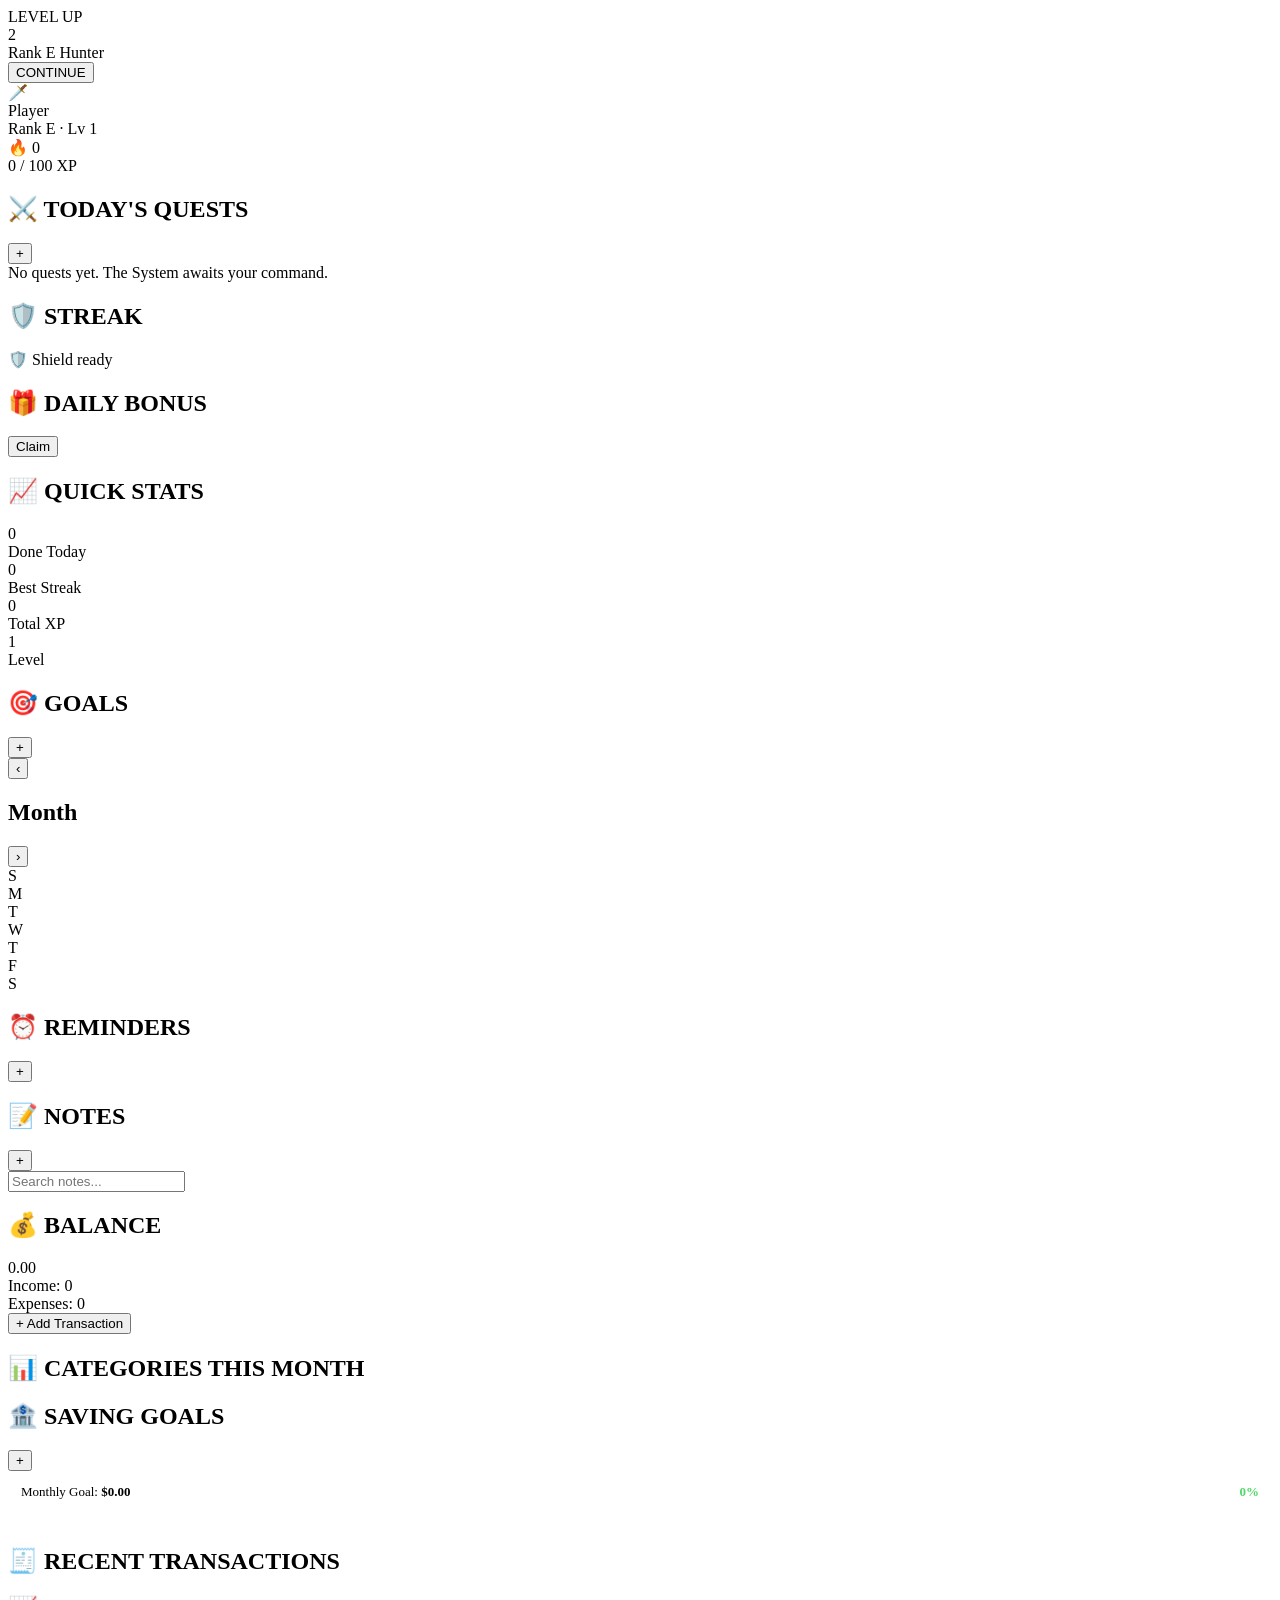
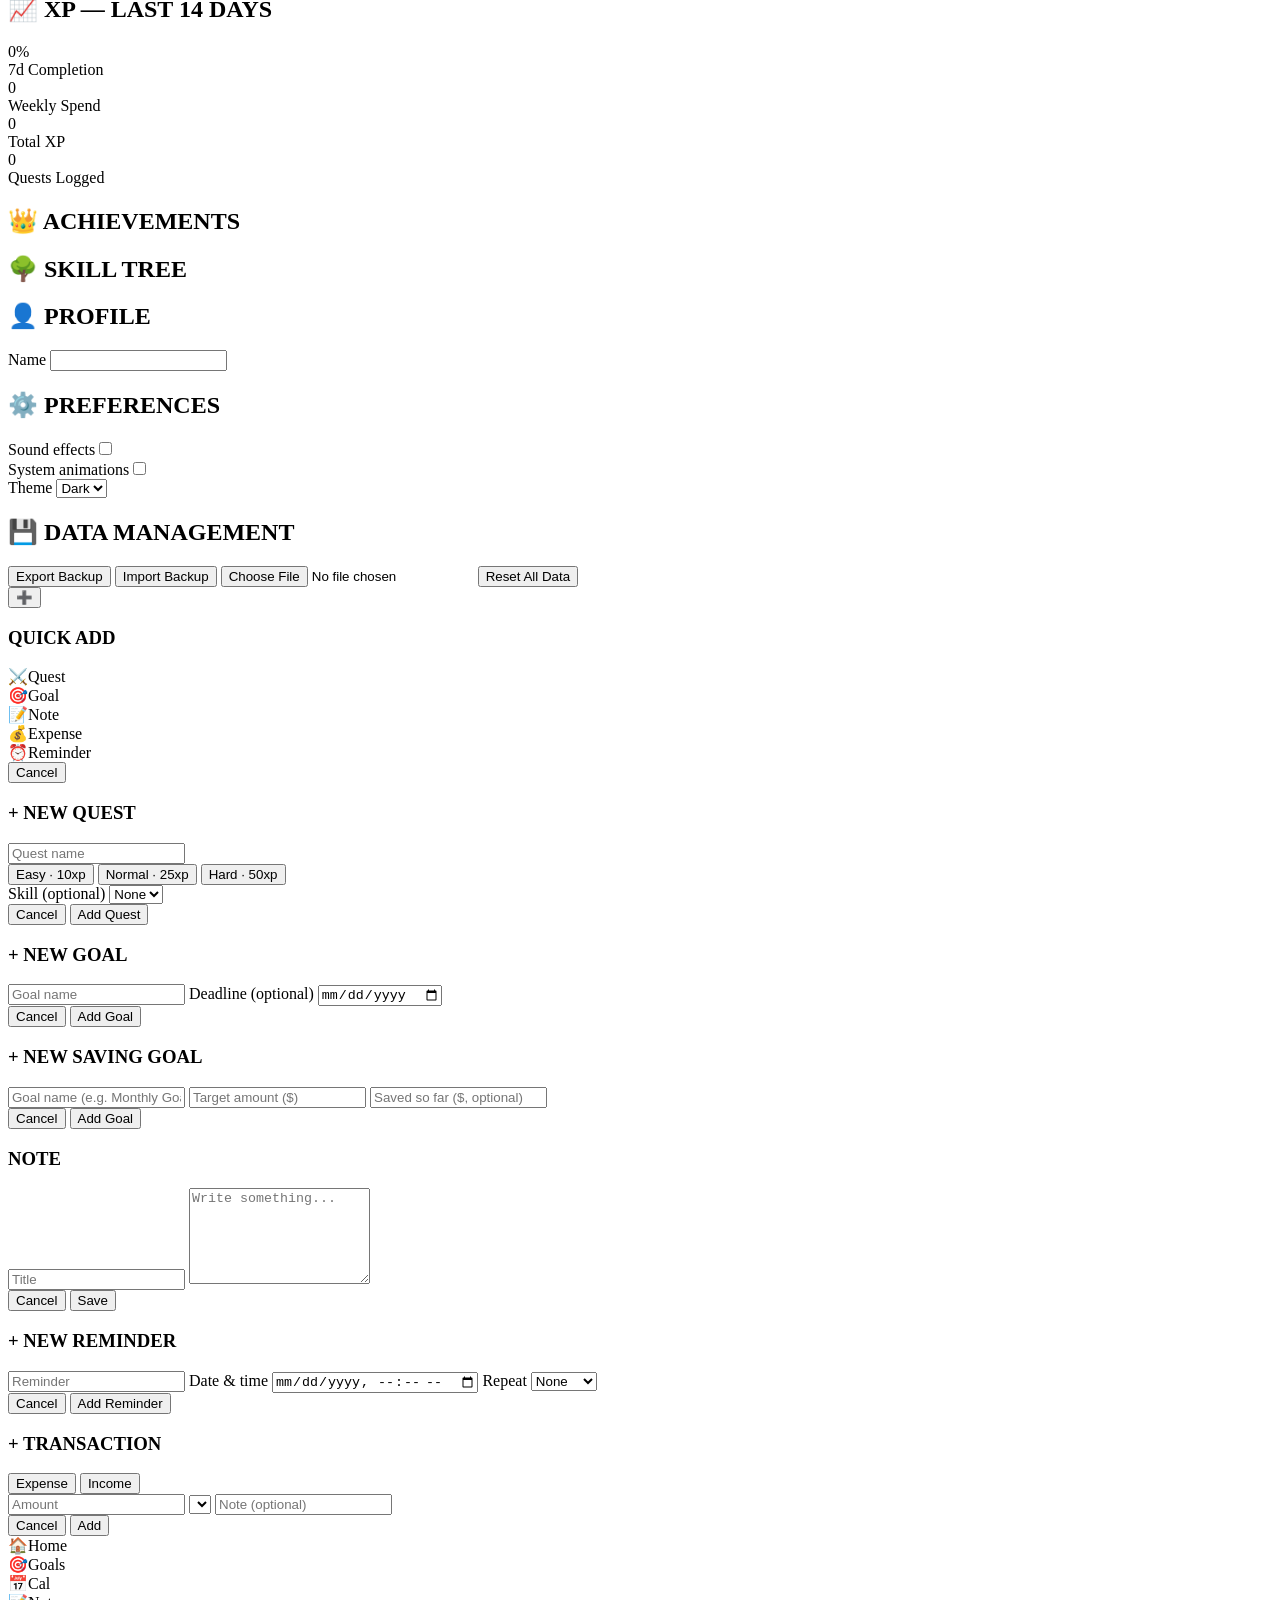
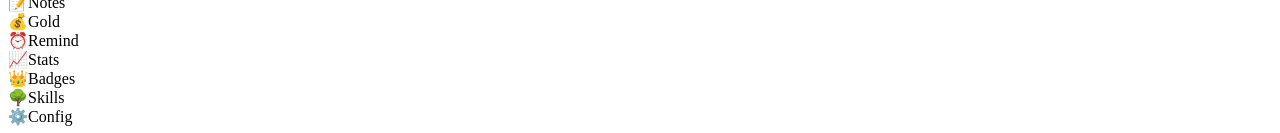
==== commit 05736252: "Refactor index.html for improved layout and features Updated the HTML structure and added new meta t" ====
--- a/index.html
+++ b/index.html
@@ -1,308 +1,366 @@
 <!DOCTYPE html>
 <html lang="en">
 <head>
-    <meta charset="UTF-8">
-    <meta name="viewport" content="width=device-width, initial-scale=1.0, maximum-scale=1.0, user-scalable=no">
-    <meta name="apple-mobile-web-app-capable" content="yes">
-    <title>Savings Tracker</title>
-    <style>
-        /* iPhone Friendly Styling */
-        :root {
-            --primary: #007AFF; /* iOS Blue */
-            --bg-color: #F2F2F7;
-            --card-bg: #FFFFFF;
-            --text-main: #1C1C1E;
-            --text-muted: #8E8E93;
-            --success: #34C759;
-            --danger: #FF3B30;
-        }
-
-        * {
-            box-sizing: border-box;
-            margin: 0;
-            padding: 0;
-            font-family: -apple-system, BlinkMacSystemFont, "Segoe UI", Roboto, Helvetica, Arial, sans-serif;
-            /* Removes the 300ms tap delay on mobile devices */
-            touch-action: manipulation; 
-        }
-
-        body {
-            background-color: var(--bg-color);
-            color: var(--text-main);
-            padding: 20px 16px;
-            display: flex;
-            justify-content: center;
-        }
-
-        .container {
-            width: 100%;
-            max-width: 400px;
-            display: flex;
-            flex-direction: column;
-            gap: 20px;
-        }
-
-        .card {
-            background-color: var(--card-bg);
-            border-radius: 16px;
-            padding: 20px;
-            box-shadow: 0 4px 12px rgba(0,0,0,0.05);
-        }
-
-        h2 {
-            font-size: 22px;
-            font-weight: 600;
-            margin-bottom: 15px;
-            text-align: center;
-        }
-
-        .balance-display {
-            text-align: center;
-            font-size: 36px;
-            font-weight: 700;
-            color: var(--primary);
-            margin-bottom: 5px;
-        }
-
-        .goal-display {
-            text-align: center;
-            font-size: 14px;
-            color: var(--text-muted);
-            margin-bottom: 15px;
-        }
-
-        /* Progress Bar for Monthly Goal */
-        .progress-container {
-            width: 100%;
-            background-color: #E5E5EA;
-            border-radius: 10px;
-            height: 12px;
-            overflow: hidden;
-            margin-bottom: 10px;
-        }
-
-        .progress-bar {
-            height: 100%;
-            background-color: var(--success);
-            width: 0%;
-            transition: width 0.3s ease;
-        }
-
-        .input-group {
-            display: flex;
-            flex-direction: column;
-            gap: 12px;
-        }
-
-        input {
-            width: 100%;
-            padding: 14px;
-            border: 1px solid #E5E5EA;
-            border-radius: 12px;
-            font-size: 16px;
-            /* Prevents iOS styling overrides */
-            -webkit-appearance: none; 
-            background-color: #FAFAFA;
-        }
-
-        input:focus {
-            outline: none;
-            border-color: var(--primary);
-        }
-
-        .button-group {
-            display: flex;
-            gap: 10px;
-            margin-top: 5px;
-        }
-
-        button {
-            flex: 1;
-            padding: 14px;
-            border: none;
-            border-radius: 12px;
-            font-size: 16px;
-            font-weight: 600;
-            color: white;
-            cursor: pointer;
-            -webkit-appearance: none;
-            transition: opacity 0.1s;
-        }
-
-        button:active {
-            opacity: 0.7; /* Instant visual feedback when tapped */
-        }
-
-        .btn-add { background-color: var(--primary); }
-        .btn-spend { background-color: var(--danger); }
-        .btn-goal { background-color: var(--text-main); margin-top: 5px; }
-
-        .history-list {
-            list-style: none;
-            margin-top: 15px;
-            max-height: 200px;
-            overflow-y: auto;
-        }
-
-        .history-item {
-            display: flex;
-            justify-content: space-between;
-            padding: 12px 0;
-            border-bottom: 1px solid #E5E5EA;
-            font-size: 16px;
-        }
-
-        .history-item:last-child {
-            border-bottom: none;
-        }
-
-        .income-text { color: var(--success); font-weight: 600; }
-        .expense-text { color: var(--danger); font-weight: 600; }
-
-    </style>
+<meta charset="UTF-8">
+<meta name="viewport" content="width=device-width, initial-scale=1.0, maximum-scale=1.0, user-scalable=no, viewport-fit=cover">
+<meta name="apple-mobile-web-app-capable" content="yes">
+<meta name="apple-mobile-web-app-status-bar-style" content="black-translucent">
+<meta name="theme-color" content="#0a0e17">
+<title>SYSTEM AWAKENING</title>
+<link rel="stylesheet" href="style.css">
+<link rel="manifest" href="manifest.json">
+<link rel="apple-touch-icon" href="icons/icon-180.png">
+<link rel="icon" href="icons/icon-192.png">
+
+<style>
+  /* iPhone Optimization: Removes 300ms button tap delay & prevents unwanted zoom */
+  * {
+    touch-action: manipulation;
+  }
+</style>
 </head>
 <body>
 
-    <div class="container">
-        <div class="card">
-            <h2>My Dashboard</h2>
-            <div class="balance-display">$<span id="currentBalance">0.00</span></div>
-            <div class="goal-display" id="goalText">Monthly Goal: Not set</div>
-            
-            <div class="progress-container">
-                <div class="progress-bar" id="goalProgress"></div>
-            </div>
-
-            <div class="input-group">
-                <input type="number" id="goalInput" placeholder="Enter monthly saving goal ($)">
-                <button class="btn-goal" onclick="setGoal()">Set Goal</button>
-            </div>
-        </div>
-
-        <div class="card">
-            <h2>Add or Spend</h2>
-            <div class="input-group">
-                <input type="text" id="descInput" placeholder="What was it for? (e.g. Allowance)">
-                <input type="number" id="amountInput" placeholder="Amount ($)">
-                <div class="button-group">
-                    <button class="btn-add" onclick="addTransaction('income')">Add Money</button>
-                    <button class="btn-spend" onclick="addTransaction('expense')">Spend Money</button>
-                </div>
-            </div>
-        </div>
-
-        <div class="card">
-            <h2>Recent History</h2>
-            <ul class="history-list" id="historyList">
-                <li class="history-item" style="color: var(--text-muted); justify-content: center;">No transactions yet.</li>
-            </ul>
-        </div>
-    </div>
-
-    <script>
-        // App State Variables
-        let balance = 0;
-        let monthlyGoal = 0;
-        let transactions = [];
-
-        // Function to handle instant UI updates
-        function updateUI() {
-            // Update Balance
-            document.getElementById('currentBalance').innerText = balance.toFixed(2);
-
-            // Update Progress Bar & Goal Text
-            if (monthlyGoal > 0) {
-                let percentage = (balance / monthlyGoal) * 100;
-                if (percentage < 0) percentage = 0;
-                if (percentage > 100) percentage = 100;
-                
-                document.getElementById('goalProgress').style.width = percentage + '%';
-                document.getElementById('goalText').innerText = `Goal: $${monthlyGoal.toFixed(2)} | Saved: ${percentage.toFixed(0)}%`;
-                
-                // Change bar color if goal is met
-                if (percentage >= 100) {
-                    document.getElementById('goalProgress').style.backgroundColor = 'var(--primary)';
-                } else {
-                    document.getElementById('goalProgress').style.backgroundColor = 'var(--success)';
-                }
-            } else {
-                document.getElementById('goalProgress').style.width = '0%';
-                document.getElementById('goalText').innerText = 'Monthly Goal: Not set';
-            }
-
-            // Update History List
-            const historyList = document.getElementById('historyList');
-            historyList.innerHTML = ''; // Clear current list
-
-            if (transactions.length === 0) {
-                historyList.innerHTML = '<li class="history-item" style="color: var(--text-muted); justify-content: center;">No transactions yet.</li>';
-                return;
-            }
-
-            // Loop backwards to show newest first
-            for (let i = transactions.length - 1; i >= 0; i--) {
-                const item = transactions[i];
-                const li = document.createElement('li');
-                li.className = 'history-item';
-                
-                const descSpan = document.createElement('span');
-                descSpan.innerText = item.description || (item.type === 'income' ? 'Income' : 'Expense');
-                
-                const amountSpan = document.createElement('span');
-                amountSpan.className = item.type === 'income' ? 'income-text' : 'expense-text';
-                amountSpan.innerText = (item.type === 'income' ? '+$' : '-$') + item.amount.toFixed(2);
-
-                li.appendChild(descSpan);
-                li.appendChild(amountSpan);
-                historyList.appendChild(li);
-            }
-        }
-
-        // Fast-acting button function for setting the goal
-        function setGoal() {
-            const goalInput = document.getElementById('goalInput').value;
-            const goalAmount = parseFloat(goalInput);
-
-            if (!isNaN(goalAmount) && goalAmount > 0) {
-                monthlyGoal = goalAmount;
-                document.getElementById('goalInput').value = ''; // Clear input instantly
-                updateUI();
-            } else {
-                alert("Please enter a valid goal amount.");
-            }
-        }
-
-        // Fast-acting button function for adding/spending money
-        function addTransaction(type) {
-            const descInput = document.getElementById('descInput').value;
-            const amountInput = parseFloat(document.getElementById('amountInput').value);
-
-            if (isNaN(amountInput) || amountInput <= 0) {
-                alert("Please enter a valid amount.");
-                return;
-            }
-
-            // Update math instantly
-            if (type === 'income') {
-                balance += amountInput;
-            } else {
-                balance -= amountInput;
-            }
-
-            // Save to history array
-            transactions.push({
-                type: type,
-                amount: amountInput,
-                description: descInput
-            });
-
-            // Clear inputs instantly
-            document.getElementById('descInput').value = '';
-            document.getElementById('amountInput').value = '';
-
-            // Update screen
-            updateUI();
-        }
-    </script>
+<div id="sysNotif" class="sys-notif"></div>
+
+<div id="levelUpOverlay" class="level-up-overlay hidden">
+  <div class="level-up-glow"></div>
+  <div class="level-up-content">
+    <div class="level-up-label">LEVEL UP</div>
+    <div class="level-up-number" id="levelUpNumber">2</div>
+    <div class="level-up-sub" id="levelUpRank">Rank E Hunter</div>
+    <button class="btn-ghost" id="levelUpClose">CONTINUE</button>
+  </div>
+</div>
+
+<header class="topbar">
+  <div class="profile-chip">
+    <div class="avatar" id="avatarEmoji">🗡️</div>
+    <div class="profile-meta">
+      <div class="profile-name" id="profileName">Player</div>
+      <div class="profile-rank" id="profileRank">Rank E · Lv 1</div>
+    </div>
+  </div>
+  <div class="streak-chip" id="streakChip">
+    <span class="streak-flame">🔥</span>
+    <span id="streakCount">0</span>
+  </div>
+</header>
+
+<div class="xp-wrap">
+  <div class="xp-bar-track"><div class="xp-bar-fill" id="xpBarFill"></div></div>
+  <div class="xp-text"><span id="xpCurrent">0</span> / <span id="xpNeeded">100</span> XP</div>
+</div>
+
+<main class="main">
+
+<section id="tab-home" class="tab-panel">
+  <section class="panel">
+    <div class="panel-header">
+      <h2>⚔️ TODAY'S QUESTS</h2>
+      <button class="btn-add" id="openAddQuest">+</button>
+    </div>
+    <div id="questList" class="quest-list"></div>
+    <div id="questEmpty" class="empty-state hidden">No quests yet. The System awaits your command.</div>
+  </section>
+
+  <section class="panel">
+    <h2>🛡️ STREAK</h2>
+    <div id="streakShieldStatus" class="streak-shield-status">🛡️ Shield ready</div>
+  </section>
+
+  <section class="panel">
+    <div class="panel-header">
+      <h2>🎁 DAILY BONUS</h2>
+      <button class="btn-mini" id="claimDailyBonusBtn">Claim</button>
+    </div>
+  </section>
+
+  <section class="panel stats-panel">
+    <h2>📈 QUICK STATS</h2>
+    <div class="stats-grid">
+      <div class="stat-box"><div class="stat-value" id="statCompletedToday">0</div><div class="stat-label">Done Today</div></div>
+      <div class="stat-box"><div class="stat-value" id="statBestStreak">0</div><div class="stat-label">Best Streak</div></div>
+      <div class="stat-box"><div class="stat-value" id="statTotalXP">0</div><div class="stat-label">Total XP</div></div>
+      <div class="stat-box"><div class="stat-value" id="statLevel">1</div><div class="stat-label">Level</div></div>
+    </div>
+  </section>
+</section>
+
+<section id="tab-goals" class="tab-panel hidden">
+  <section class="panel">
+    <div class="panel-header">
+      <h2>🎯 GOALS</h2>
+      <button class="btn-add" id="openAddGoal">+</button>
+    </div>
+    <div id="goalsList"></div>
+  </section>
+</section>
+
+<section id="tab-calendar" class="tab-panel hidden">
+  <section class="panel">
+    <div class="panel-header">
+      <button class="btn-mini" id="calPrev">‹</button>
+      <h2 id="calendarLabel">Month</h2>
+      <button class="btn-mini" id="calNext">›</button>
+    </div>
+    <div class="calendar-weekdays">
+      <div>S</div><div>M</div><div>T</div><div>W</div><div>T</div><div>F</div><div>S</div>
+    </div>
+    <div id="calendarGrid" class="calendar-grid"></div>
+  </section>
+</section>
+
+<section id="tab-reminders" class="tab-panel hidden">
+  <section class="panel">
+    <div class="panel-header">
+      <h2>⏰ REMINDERS</h2>
+      <button class="btn-add" id="openAddReminder">+</button>
+    </div>
+    <div id="remindersList"></div>
+  </section>
+</section>
+
+<section id="tab-notes" class="tab-panel hidden">
+  <section class="panel">
+    <div class="panel-header">
+      <h2>📝 NOTES</h2>
+      <button class="btn-add" id="openAddNote">+</button>
+    </div>
+    <input type="text" id="noteSearchInput" class="search-input" placeholder="Search notes...">
+    <div id="notesList" class="notes-grid"></div>
+  </section>
+</section>
+
+<section id="tab-budget" class="tab-panel hidden">
+  <section class="panel">
+    <h2>💰 BALANCE</h2>
+    <div class="budget-balance" id="budgetBalance">0.00</div>
+    <div class="budget-summary-row">
+      <div>Income: <span id="budgetIncome" class="text-success">0</span></div>
+      <div>Expenses: <span id="budgetExpense" class="text-danger">0</span></div>
+    </div>
+    <button class="btn-primary full-width" id="openAddTransaction">+ Add Transaction</button>
+  </section>
+
+  <section class="panel">
+    <h2>📊 CATEGORIES THIS MONTH</h2>
+    <div id="budgetCategories"></div>
+  </section>
+
+  <section class="panel">
+    <div class="panel-header">
+      <h2>🏦 SAVING GOALS</h2>
+      <button class="btn-add" id="openAddSavingGoal">+</button>
+    </div>
+
+    <div class="monthly-goal-card" style="margin-bottom: 15px; padding: 12px; background: rgba(255, 255, 255, 0.05); border-radius: 8px; border: 1px solid rgba(255,255,255,0.1);">
+      <div style="display: flex; justify-content: space-between; font-size: 13px; margin-bottom: 6px;">
+        <span>Monthly Goal: <strong id="monthlyGoalTarget">$0.00</strong></span>
+        <span id="monthlyGoalPercent" style="color: #4cd964; font-weight: bold;">0%</span>
+      </div>
+      <div style="width: 100%; background: rgba(255, 255, 255, 0.1); height: 8px; border-radius: 4px; overflow: hidden;">
+        <div id="monthlyGoalBar" style="width: 0%; height: 100%; background: #007AFF; transition: width 0.3s ease;"></div>
+      </div>
+    </div>
+
+    <div id="savingGoalsList"></div>
+  </section>
+
+  <section class="panel">
+    <h2>🧾 RECENT TRANSACTIONS</h2>
+    <div id="transactionList"></div>
+  </section>
+</section>
+
+<section id="tab-analytics" class="tab-panel hidden">
+  <section class="panel">
+    <h2>📈 XP — LAST 14 DAYS</h2>
+    <div id="xpChartBars" class="chart-bars"></div>
+  </section>
+  <section class="panel stats-panel">
+    <div class="stats-grid">
+      <div class="stat-box"><div class="stat-value" id="analyticsCompletionRate">0%</div><div class="stat-label">7d Completion</div></div>
+      <div class="stat-box"><div class="stat-value" id="analyticsWeeklySpend">0</div><div class="stat-label">Weekly Spend</div></div>
+      <div class="stat-box"><div class="stat-value" id="analyticsTotalXP">0</div><div class="stat-label">Total XP</div></div>
+      <div class="stat-box"><div class="stat-value" id="analyticsQuestsLogged">0</div><div class="stat-label">Quests Logged</div></div>
+    </div>
+  </section>
+</section>
+
+<section id="tab-achievements" class="tab-panel hidden">
+  <section class="panel">
+    <h2>👑 ACHIEVEMENTS</h2>
+    <div id="achievementsGrid" class="ach-grid"></div>
+  </section>
+</section>
+
+<section id="tab-skills" class="tab-panel hidden">
+  <section class="panel">
+    <h2>🌳 SKILL TREE</h2>
+    <div id="skillTreeGrid" class="skill-grid"></div>
+  </section>
+</section>
+
+<section id="tab-settings" class="tab-panel hidden">
+  <section class="panel">
+    <h2>👤 PROFILE</h2>
+    <label class="field-label">Name</label>
+    <input type="text" id="settingsNameInput" class="text-input" maxlength="20">
+  </section>
+  <section class="panel">
+    <h2>⚙️ PREFERENCES</h2>
+    <div class="setting-row"><span>Sound effects</span><input type="checkbox" id="settingSound"></div>
+    <div class="setting-row"><span>System animations</span><input type="checkbox" id="settingAnimations"></div>
+    <div class="setting-row"><span>Theme</span>
+      <select id="settingTheme" class="mini-select">
+        <option value="dark">Dark</option>
+        <option value="light">Light</option>
+      </select>
+    </div>
+  </section>
+  <section class="panel">
+    <h2>💾 DATA MANAGEMENT</h2>
+    <button class="btn-ghost full-width" id="exportBtn">Export Backup</button>
+    <button class="btn-ghost full-width" id="importBtn">Import Backup</button>
+    <input type="file" id="importFileInput" accept="application/json" class="hidden">
+    <button class="btn-ghost full-width danger" id="resetDataBtn">Reset All Data</button>
+  </section>
+</section>
+
+</main>
+
+<button id="quickAddBtn" class="fab">➕</button>
+<div id="quickAddModal" class="modal hidden">
+  <div class="modal-card">
+    <h3>QUICK ADD</h3>
+    <div class="quick-add-grid">
+      <div class="quick-add-option" data-type="quest">⚔️<span>Quest</span></div>
+      <div class="quick-add-option" data-type="goal">🎯<span>Goal</span></div>
+      <div class="quick-add-option" data-type="note">📝<span>Note</span></div>
+      <div class="quick-add-option" data-type="expense">💰<span>Expense</span></div>
+      <div class="quick-add-option" data-type="reminder">⏰<span>Reminder</span></div>
+    </div>
+    <button class="btn-ghost full-width" id="closeQuickAdd">Cancel</button>
+  </div>
+</div>
+
+<div id="addQuestModal" class="modal hidden">
+  <div class="modal-card">
+    <h3>+ NEW QUEST</h3>
+    <input type="text" id="questTitleInput" class="text-input" placeholder="Quest name" maxlength="60">
+    <div class="difficulty-row">
+      <button class="diff-btn" data-xp="10">Easy · 10xp</button>
+      <button class="diff-btn active" data-xp="25">Normal · 25xp</button>
+      <button class="diff-btn" data-xp="50">Hard · 50xp</button>
+    </div>
+    <label class="field-label">Skill (optional)</label>
+    <select id="questSkillSelect" class="mini-select full-width">
+      <option value="">None</option>
+    </select>
+    <div class="modal-actions">
+      <button class="btn-ghost" id="cancelAddQuest">Cancel</button>
+      <button class="btn-primary" id="confirmAddQuest">Add Quest</button>
+    </div>
+  </div>
+</div>
+
+<div id="addGoalModal" class="modal hidden">
+  <div class="modal-card">
+    <h3>+ NEW GOAL</h3>
+    <input type="text" id="goalTitleInput" class="text-input" placeholder="Goal name" maxlength="60">
+    <label class="field-label">Deadline (optional)</label>
+    <input type="date" id="goalDeadlineInput" class="text-input">
+    <div class="modal-actions">
+      <button class="btn-ghost" id="cancelAddGoal">Cancel</button>
+      <button class="btn-primary" id="confirmAddGoal">Add Goal</button>
+    </div>
+  </div>
+</div>
+
+<div id="addSavingGoalModal" class="modal hidden">
+  <div class="modal-card">
+    <h3>+ NEW SAVING GOAL</h3>
+    <input type="text" id="savingGoalTitleInput" class="text-input" placeholder="Goal name (e.g. Monthly Goal)" maxlength="60">
+    <input type="number" id="savingGoalTargetInput" class="text-input" placeholder="Target amount ($)" inputmode="decimal">
+    <input type="number" id="savingGoalCurrentInput" class="text-input" placeholder="Saved so far ($, optional)" inputmode="decimal">
+    <div class="modal-actions">
+      <button class="btn-ghost" id="cancelAddSavingGoal">Cancel</button>
+      <button class="btn-primary" id="confirmAddSavingGoal">Add Goal</button>
+    </div>
+  </div>
+</div>
+
+<div id="noteEditorModal" class="modal hidden">
+  <div class="modal-card">
+    <h3>NOTE</h3>
+    <input type="text" id="noteEditorTitle" class="text-input" placeholder="Title" maxlength="60">
+    <textarea id="noteEditorBody" class="text-area" placeholder="Write something..." rows="6"></textarea>
+    <div class="modal-actions">
+      <button class="btn-ghost" id="cancelNoteEdit">Cancel</button>
+      <button class="btn-primary" id="saveNoteEdit">Save</button>
+    </div>
+  </div>
+</div>
+
+<div id="addReminderModal" class="modal hidden">
+  <div class="modal-card">
+    <h3>+ NEW REMINDER</h3>
+    <input type="text" id="reminderTitleInput" class="text-input" placeholder="Reminder" maxlength="60">
+    <label class="field-label">Date &amp; time</label>
+    <input type="datetime-local" id="reminderDatetimeInput" class="text-input">
+    <label class="field-label">Repeat</label>
+    <select id="reminderRepeatSelect" class="mini-select full-width">
+      <option value="none">None</option>
+      <option value="daily">Daily</option>
+      <option value="weekly">Weekly</option>
+    </select>
+    <div class="modal-actions">
+      <button class="btn-ghost" id="cancelAddReminder">Cancel</button>
+      <button class="btn-primary" id="confirmAddReminder">Add Reminder</button>
+    </div>
+  </div>
+</div>
+
+<div id="addTransactionModal" class="modal hidden">
+  <div class="modal-card">
+    <h3>+ TRANSACTION</h3>
+    <div class="difficulty-row">
+      <button class="tx-type-btn active" data-type="expense">Expense</button>
+      <button class="tx-type-btn" data-type="income">Income</button>
+    </div>
+    <input type="number" id="txAmountInput" class="text-input" placeholder="Amount" inputmode="decimal">
+    <select id="txCategorySelect" class="mini-select full-width"></select>
+    <input type="text" id="txNoteInput" class="text-input" placeholder="Note (optional)" maxlength="60">
+    <div class="modal-actions">
+      <button class="btn-ghost" id="cancelAddTransaction">Cancel</button>
+      <button class="btn-primary" id="confirmAddTransaction">Add</button>
+    </div>
+  </div>
+</div>
+
+<nav class="bottom-nav">
+  <div class="nav-item active" data-tab="home"><span>🏠</span>Home</div>
+  <div class="nav-item" data-tab="goals"><span>🎯</span>Goals</div>
+  <div class="nav-item" data-tab="calendar"><span>📅</span>Cal</div>
+  <div class="nav-item" data-tab="notes"><span>📝</span>Notes</div>
+  <div class="nav-item" data-tab="budget"><span>💰</span>Gold</div>
+</nav>
+<nav class="bottom-nav-2">
+  <div class="nav-item" data-tab="reminders"><span>⏰</span>Remind</div>
+  <div class="nav-item" data-tab="analytics"><span>📈</span>Stats</div>
+  <div class="nav-item" data-tab="achievements"><span>👑</span>Badges</div>
+  <div class="nav-item" data-tab="skills"><span>🌳</span>Skills</div>
+  <div class="nav-item" data-tab="settings"><span>⚙️</span>Config</div>
+</nav>
+
+<script src="js/core.js"></script>
+<script src="js/quests.js"></script>
+<script src="js/goals.js"></script>
+<script src="js/notes.js"></script>
+<script src="js/budget.js"></script>
+<script src="js/analytics.js"></script>
+<script src="js/render.js"></script>
+<script src="js/main.js"></script>
 </body>
 </html>
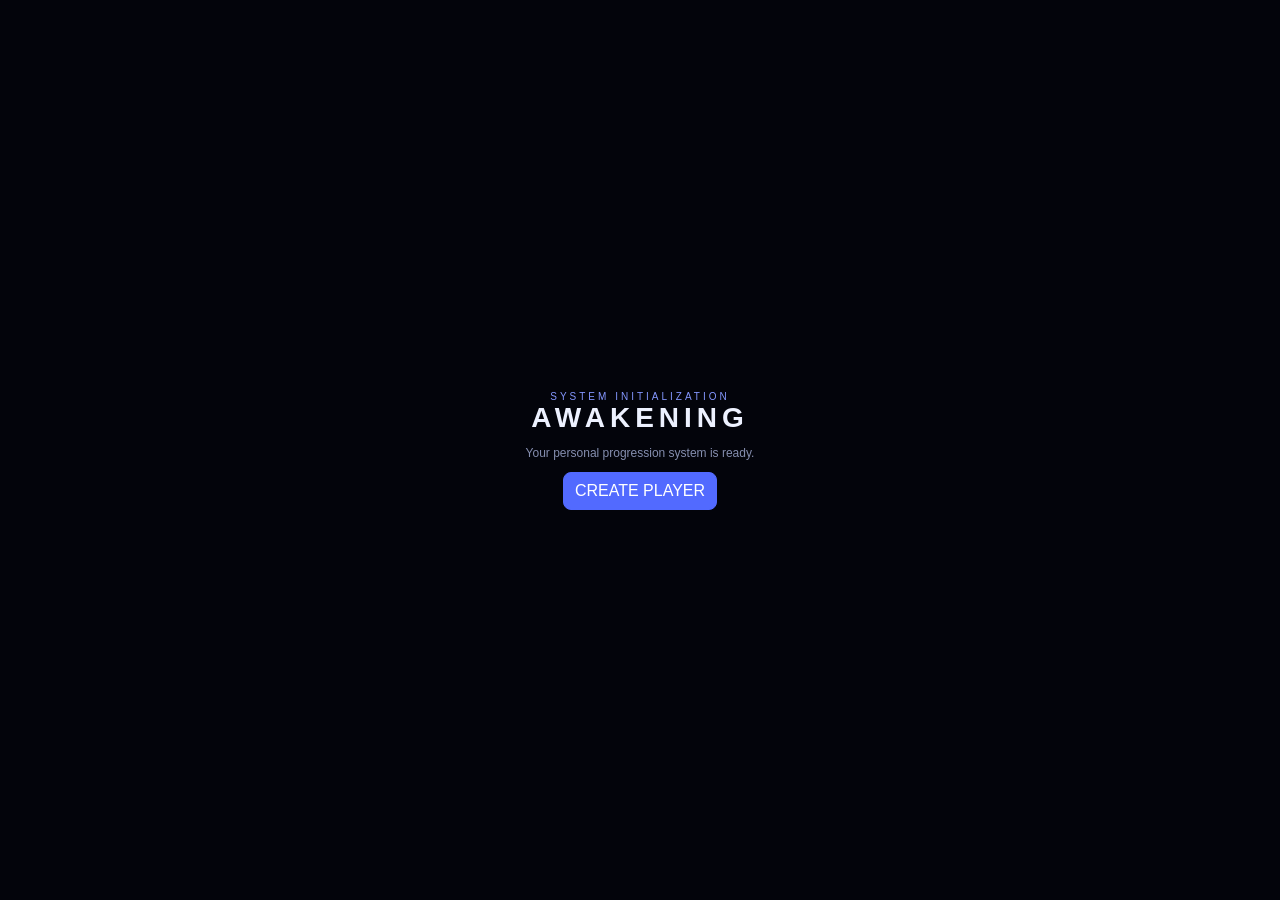
==== commit 1b21129f: "Add files via upload" ====
--- a/index.html
+++ b/index.html
@@ -2,365 +2,4540 @@
 <html lang="en">
 <head>
 <meta charset="UTF-8">
-<meta name="viewport" content="width=device-width, initial-scale=1.0, maximum-scale=1.0, user-scalable=no, viewport-fit=cover">
+
+<meta name="viewport"
+content="width=device-width,initial-scale=1,viewport-fit=cover">
+
+<meta name="theme-color" content="#050611">
+
 <meta name="apple-mobile-web-app-capable" content="yes">
+<meta name="apple-mobile-web-app-title" content="SYSTEM">
 <meta name="apple-mobile-web-app-status-bar-style" content="black-translucent">
-<meta name="theme-color" content="#0a0e17">
-<title>SYSTEM AWAKENING</title>
-<link rel="stylesheet" href="style.css">
+<link rel="apple-touch-icon" href="apple-touch-icon.png">
+<link rel="icon" href="icon-512.png">
 <link rel="manifest" href="manifest.json">
-<link rel="apple-touch-icon" href="icons/icon-180.png">
-<link rel="icon" href="icons/icon-192.png">
+
+<title>SYSTEM // AWAKENING</title>
 
 <style>
-  /* iPhone Optimization: Removes 300ms button tap delay & prevents unwanted zoom */
-  * {
-    touch-action: manipulation;
-  }
+
+*{
+box-sizing:border-box;
+-webkit-tap-highlight-color:transparent;
+}
+
+html,body{
+margin:0;
+padding:0;
+background:#03040b;
+color:#edf1ff;
+font-family:Arial,Helvetica,sans-serif;
+}
+
+body{
+padding-bottom:82px;
+}
+
+#app{
+max-width:900px;
+margin:auto;
+padding:12px;
+}
+
+/* ================= GENERAL ================= */
+
+.top{
+display:flex;
+justify-content:space-between;
+align-items:center;
+margin-bottom:12px;
+}
+
+.system{
+font-size:10px;
+letter-spacing:3px;
+color:#8497ff;
+}
+
+.logo{
+font-size:21px;
+font-weight:bold;
+letter-spacing:2px;
+}
+
+.panel,.item{
+background:#080b18;
+border:1px solid #1c2850;
+border-radius:13px;
+padding:14px;
+margin-bottom:10px;
+}
+
+h2{
+font-size:17px;
+margin:0 0 12px;
+}
+
+h3{
+margin:5px 0 10px;
+}
+
+.muted{
+font-size:12px;
+color:#858eaf;
+}
+
+button,input,textarea,select{
+font:inherit;
+}
+
+button{
+background:#11172f;
+color:#e9edff;
+border:1px solid #2b396c;
+border-radius:8px;
+padding:9px 11px;
+cursor:pointer;
+}
+
+button:active{
+transform:scale(.98);
+}
+
+.primary{
+background:#526aff;
+border-color:#526aff;
+color:white;
+}
+
+.danger{
+border-color:#6c2938;
+color:#ff9ba8;
+}
+
+.small{
+font-size:12px;
+padding:6px 9px;
+}
+
+input,textarea,select{
+width:100%;
+background:#050814;
+color:#edf1ff;
+border:1px solid #29365f;
+border-radius:8px;
+padding:10px;
+outline:none;
+}
+
+textarea{
+min-height:100px;
+resize:vertical;
+}
+
+label{
+display:block;
+font-size:11px;
+color:#8e98bb;
+margin:9px 0 5px;
+}
+
+.grid2{
+display:grid;
+grid-template-columns:1fr 1fr;
+gap:9px;
+}
+
+.grid3{
+display:grid;
+grid-template-columns:repeat(3,1fr);
+gap:9px;
+}
+
+.grid5{
+display:grid;
+grid-template-columns:repeat(5,1fr);
+gap:6px;
+}
+
+.big{
+font-size:25px;
+font-weight:bold;
+}
+
+.center{
+text-align:center;
+}
+
+.badge{
+display:inline-block;
+padding:4px 7px;
+border:1px solid #334276;
+border-radius:5px;
+font-size:10px;
+color:#aebaff;
+}
+
+.progress{
+height:9px;
+background:#171c31;
+border-radius:99px;
+overflow:hidden;
+}
+
+.fill{
+height:100%;
+background:#657cff;
+border-radius:99px;
+transition:width .3s;
+}
+
+.actions{
+display:flex;
+gap:6px;
+flex-wrap:wrap;
+margin-top:9px;
+}
+
+.itemtop{
+display:flex;
+justify-content:space-between;
+gap:10px;
+}
+
+.done{
+opacity:.5;
+}
+
+.empty{
+padding:22px;
+text-align:center;
+color:#727c9d;
+}
+
+hr{
+border:0;
+border-top:1px solid #1b2750;
+margin:14px 0;
+}
+
+.plus{
+color:#78e9a4;
+}
+
+.minus{
+color:#ff8798;
+}
+
+/* ================= TABS ================= */
+
+.tab{
+display:none;
+}
+
+.tab.active{
+display:block;
+}
+
+/* ================= PROFILE ================= */
+
+.avatar{
+width:82px;
+height:82px;
+border-radius:50%;
+background:#101735;
+border:2px solid #536cff;
+display:flex;
+align-items:center;
+justify-content:center;
+font-size:38px;
+margin:auto;
+}
+
+.profile{
+text-align:center;
+}
+
+.level{
+font-size:34px;
+font-weight:bold;
+}
+
+/* ================= NAV ================= */
+
+.nav{
+position:fixed;
+bottom:0;
+left:0;
+right:0;
+z-index:100;
+background:#070a14;
+border-top:1px solid #1c2750;
+padding:5px 4px calc(5px + env(safe-area-inset-bottom));
+}
+
+.navin{
+max-width:900px;
+margin:auto;
+display:grid;
+grid-template-columns:repeat(5,1fr);
+gap:3px;
+}
+
+.nav button{
+background:transparent;
+border:0;
+color:#687292;
+font-size:9px;
+padding:6px 2px;
+}
+
+.nav button.active{
+background:#111735;
+color:#bbc5ff;
+}
+
+.navicon{
+display:block;
+font-size:17px;
+margin-bottom:2px;
+}
+
+/* ================= QUICK ADD ================= */
+
+.quickadd{
+position:fixed;
+z-index:150;
+right:16px;
+bottom:calc(70px + env(safe-area-inset-bottom));
+width:52px;
+height:52px;
+border-radius:50%;
+background:#536cff;
+color:#fff;
+border:0;
+font-size:26px;
+box-shadow:0 4px 16px rgba(83,108,255,.5);
+display:flex;
+align-items:center;
+justify-content:center;
+}
+
+.qaGrid{
+display:grid;
+grid-template-columns:1fr 1fr;
+gap:10px;
+}
+
+.qaBtn{
+background:#0d1123;
+border:1px solid #2b3965;
+border-radius:11px;
+padding:16px 8px;
+text-align:center;
+color:#edf1ff;
+font-size:13px;
+}
+
+.qaBtn .qaIcon{
+display:block;
+font-size:22px;
+margin-bottom:6px;
+}
+
+/* ================= MODAL ================= */
+
+.modalback{
+display:none;
+position:fixed;
+z-index:200;
+top:0;
+left:0;
+width:100%;
+height:calc(var(--app-height,100vh));
+background:rgba(0,0,0,.75);
+align-items:center;
+justify-content:center;
+padding:14px;
+}
+
+.modal{
+width:min(520px,100%);
+max-height:90vh;
+overflow:auto;
+background:#080b18;
+border:1px solid #2b3965;
+border-radius:13px;
+padding:15px;
+}
+
+.modalhead{
+display:flex;
+justify-content:space-between;
+align-items:center;
+}
+
+/* ================= LEVEL UP ================= */
+
+.levelupback{
+display:none;
+position:fixed;
+z-index:600;
+top:0;
+left:0;
+width:100%;
+height:calc(var(--app-height,100vh));
+background:rgba(3,4,11,.92);
+align-items:center;
+justify-content:center;
+padding:20px;
+}
+
+.levelupbox{
+position:relative;
+text-align:center;
+animation:levelupPop .35s ease-out;
+}
+
+@keyframes levelupPop{
+from{
+opacity:0;
+transform:scale(.85);
+}
+to{
+opacity:1;
+transform:scale(1);
+}
+}
+
+.levelupring{
+width:140px;
+height:140px;
+margin:0 auto 18px;
+border-radius:50%;
+border:3px solid #536cff;
+box-shadow:0 0 30px #536cff, inset 0 0 20px rgba(83,108,255,.4);
+animation:levelupSpin 2.5s linear infinite;
+}
+
+@keyframes levelupSpin{
+from{
+transform:rotate(0deg);
+}
+to{
+transform:rotate(360deg);
+}
+}
+
+.levelupsub{
+letter-spacing:6px;
+font-size:14px;
+color:#8ea0ff;
+margin-bottom:4px;
+}
+
+.levelupnum{
+font-size:64px;
+font-weight:800;
+color:#edf1ff;
+text-shadow:0 0 20px #536cff;
+line-height:1;
+margin-bottom:6px;
+}
+
+.levelupsub2{
+font-size:15px;
+color:#77e8a1;
+letter-spacing:3px;
+margin-bottom:22px;
+}
+
+/* ================= CALENDAR ================= */
+
+.calendar{
+display:grid;
+grid-template-columns:repeat(7,1fr);
+gap:5px;
+}
+
+.calhead{
+font-size:9px;
+color:#697493;
+text-align:center;
+padding:4px;
+}
+
+.day{
+min-height:45px;
+background:#0d1123;
+border:1px solid #1b2750;
+border-radius:6px;
+padding:5px;
+font-size:11px;
+}
+
+.day.active{
+border-color:#536cff;
+background:#131a39;
+}
+
+.day.today{
+box-shadow:0 0 0 1px #7c8cff inset;
+}
+
+.dot{
+font-size:10px;
+color:#77e8a1;
+}
+
+/* ================= TOAST ================= */
+
+#toast{
+display:none;
+position:fixed;
+z-index:500;
+top:12px;
+left:50%;
+transform:translateX(-50%);
+background:#101735;
+border:1px solid #536cff;
+border-radius:9px;
+padding:10px 15px;
+font-size:12px;
+animation:toastin .25s ease;
+}
+
+@keyframes toastin{
+from{opacity:0;transform:translateX(-50%) translateY(-8px);}
+to{opacity:1;transform:translateX(-50%) translateY(0);}
+}
+
+#toast.level{border-color:#ffd166;}
+#toast.goal{border-color:#78e9a4;}
+#toast.streak{border-color:#ff8798;}
+#toast.shield{border-color:#8497ff;}
+#toast.reset{border-color:#697493;}
+
+/* ================= INTRO ================= */
+
+#welcome{
+display:none;
+position:fixed;
+z-index:1000;
+top:0;
+left:0;
+width:100%;
+height:calc(var(--app-height,100vh));
+background:#03040b;
+align-items:center;
+justify-content:center;
+padding:20px;
+}
+
+.welcomeBox{
+width:min(480px,100%);
+text-align:center;
+}
+
+.awaken{
+font-size:28px;
+letter-spacing:5px;
+font-weight:bold;
+margin-bottom:10px;
+}
+
+@media(max-width:550px){
+
+.grid3{
+grid-template-columns:1fr 1fr;
+}
+
+.grid5{
+grid-template-columns:1fr 1fr;
+}
+
+}
+
 </style>
 </head>
+
 <body>
 
-<div id="sysNotif" class="sys-notif"></div>
-
-<div id="levelUpOverlay" class="level-up-overlay hidden">
-  <div class="level-up-glow"></div>
-  <div class="level-up-content">
-    <div class="level-up-label">LEVEL UP</div>
-    <div class="level-up-number" id="levelUpNumber">2</div>
-    <div class="level-up-sub" id="levelUpRank">Rank E Hunter</div>
-    <button class="btn-ghost" id="levelUpClose">CONTINUE</button>
-  </div>
-</div>
-
-<header class="topbar">
-  <div class="profile-chip">
-    <div class="avatar" id="avatarEmoji">🗡️</div>
-    <div class="profile-meta">
-      <div class="profile-name" id="profileName">Player</div>
-      <div class="profile-rank" id="profileRank">Rank E · Lv 1</div>
-    </div>
-  </div>
-  <div class="streak-chip" id="streakChip">
-    <span class="streak-flame">🔥</span>
-    <span id="streakCount">0</span>
-  </div>
-</header>
-
-<div class="xp-wrap">
-  <div class="xp-bar-track"><div class="xp-bar-fill" id="xpBarFill"></div></div>
-  <div class="xp-text"><span id="xpCurrent">0</span> / <span id="xpNeeded">100</span> XP</div>
-</div>
-
-<main class="main">
-
-<section id="tab-home" class="tab-panel">
-  <section class="panel">
-    <div class="panel-header">
-      <h2>⚔️ TODAY'S QUESTS</h2>
-      <button class="btn-add" id="openAddQuest">+</button>
-    </div>
-    <div id="questList" class="quest-list"></div>
-    <div id="questEmpty" class="empty-state hidden">No quests yet. The System awaits your command.</div>
-  </section>
-
-  <section class="panel">
-    <h2>🛡️ STREAK</h2>
-    <div id="streakShieldStatus" class="streak-shield-status">🛡️ Shield ready</div>
-  </section>
-
-  <section class="panel">
-    <div class="panel-header">
-      <h2>🎁 DAILY BONUS</h2>
-      <button class="btn-mini" id="claimDailyBonusBtn">Claim</button>
-    </div>
-  </section>
-
-  <section class="panel stats-panel">
-    <h2>📈 QUICK STATS</h2>
-    <div class="stats-grid">
-      <div class="stat-box"><div class="stat-value" id="statCompletedToday">0</div><div class="stat-label">Done Today</div></div>
-      <div class="stat-box"><div class="stat-value" id="statBestStreak">0</div><div class="stat-label">Best Streak</div></div>
-      <div class="stat-box"><div class="stat-value" id="statTotalXP">0</div><div class="stat-label">Total XP</div></div>
-      <div class="stat-box"><div class="stat-value" id="statLevel">1</div><div class="stat-label">Level</div></div>
-    </div>
-  </section>
+<div id="toast"></div>
+
+<!-- ================= WELCOME ================= -->
+
+<div id="welcome">
+
+<div class="welcomeBox">
+
+<div class="system">
+SYSTEM INITIALIZATION
+</div>
+
+<div class="awaken">
+AWAKENING
+</div>
+
+<p class="muted">
+Your personal progression system is ready.
+</p>
+
+<button class="primary"
+onclick="openProfile()">
+CREATE PLAYER
+</button>
+
+</div>
+
+</div>
+
+
+<div id="app">
+
+<div class="top">
+
+<div>
+<div class="system">
+PLAYER SYSTEM
+</div>
+
+<div class="logo">
+SYSTEM // AWAKENING
+</div>
+</div>
+
+<button class="small"
+onclick="settings()">
+⚙
+</button>
+
+</div>
+
+
+<!-- ==================================================
+HOME
+================================================== -->
+
+<section id="home" class="tab active">
+
+<div class="panel profile">
+
+<div id="homeAvatar" class="avatar">
+⚔️
+</div>
+
+<h2 id="homeName">
+PLAYER
+</h2>
+
+<div class="muted"
+id="homeTitle">
+UNAWAKENED
+</div>
+
+<br>
+
+<div class="level">
+LVL <span id="homeLevel">1</span>
+</div>
+
+<span class="badge"
+id="homeRank">
+E-RANK
+</span>
+
+<br><br>
+
+<div class="muted"
+id="homeXPText">
+0 / 100 XP
+</div>
+
+<div class="progress">
+
+<div id="homeXP"
+class="fill"
+style="width:0%">
+</div>
+
+</div>
+
+</div>
+
+
+<div class="grid3">
+
+<div class="panel">
+<div class="muted">STREAK</div>
+<div class="big">
+<span id="homeStreak">0</span> 🔥
+</div>
+<div class="muted" style="font-size:10px;margin-top:3px;">
+Best <span id="homeBestStreak">0</span> · 🛡️<span id="homeShields">0</span>
+</div>
+</div>
+
+<div class="panel">
+<div class="muted">QUESTS</div>
+<div class="big"
+id="homeQuests">
+0
+</div>
+</div>
+
+<div class="panel">
+<div class="muted">POINTS</div>
+<div class="big"
+id="homePoints">
+0
+</div>
+</div>
+
+</div>
+
+
+<div class="panel">
+
+<h2>
+⚔️ TODAY'S SYSTEM
+</h2>
+
+<div id="todayQuests"></div>
+
+</div>
+
+
+<div class="panel center">
+
+<h2>
+🎲 RANDOM SYSTEM QUEST
+</h2>
+
+<p class="muted"
+id="randomQuestText">
+Generate a random quest.
+</p>
+
+<button class="primary"
+onclick="randomQuest()">
+GENERATE QUEST
+</button>
+
+</div>
+
 </section>
 
-<section id="tab-goals" class="tab-panel hidden">
-  <section class="panel">
-    <div class="panel-header">
-      <h2>🎯 GOALS</h2>
-      <button class="btn-add" id="openAddGoal">+</button>
-    </div>
-    <div id="goalsList"></div>
-  </section>
+
+
+<!-- ==================================================
+QUESTS
+================================================== -->
+
+<section id="quests" class="tab">
+
+<div class="panel">
+
+<h2>⚔️ QUEST BOARD</h2>
+
+<div class="grid2">
+
+<button class="primary"
+onclick="questForm()">
+＋ NEW QUEST
+</button>
+
+<button
+onclick="randomQuest()">
+🎲 RANDOM QUEST
+</button>
+
+</div>
+
+<br>
+
+<select id="questFilter"
+onchange="renderQuests()">
+
+<option value="all">
+All Quests
+</option>
+
+<option value="daily">
+Daily
+</option>
+
+<option value="weekly">
+Weekly
+</option>
+
+<option value="once">
+One Time
+</option>
+
+<option value="completed">
+Completed
+</option>
+
+</select>
+
+</div>
+
+<div id="questList"></div>
+
 </section>
 
-<section id="tab-calendar" class="tab-panel hidden">
-  <section class="panel">
-    <div class="panel-header">
-      <button class="btn-mini" id="calPrev">‹</button>
-      <h2 id="calendarLabel">Month</h2>
-      <button class="btn-mini" id="calNext">›</button>
-    </div>
-    <div class="calendar-weekdays">
-      <div>S</div><div>M</div><div>T</div><div>W</div><div>T</div><div>F</div><div>S</div>
-    </div>
-    <div id="calendarGrid" class="calendar-grid"></div>
-  </section>
+
+
+<!-- ==================================================
+GOALS
+================================================== -->
+
+<section id="goals" class="tab">
+
+<div class="panel">
+
+<h2>🎯 GOALS & MILESTONES</h2>
+
+<button class="primary"
+onclick="goalForm()">
+＋ NEW GOAL
+</button>
+
+</div>
+
+<div id="goalList"></div>
+
+
+<div class="panel">
+
+<h2>
+🗺️ LEVEL PROGRESSION
+</h2>
+
+<div id="milestones"></div>
+
+</div>
+
 </section>
 
-<section id="tab-reminders" class="tab-panel hidden">
-  <section class="panel">
-    <div class="panel-header">
-      <h2>⏰ REMINDERS</h2>
-      <button class="btn-add" id="openAddReminder">+</button>
-    </div>
-    <div id="remindersList"></div>
-  </section>
+
+
+<!-- ==================================================
+PLAYER
+================================================== -->
+
+<section id="player" class="tab">
+
+<div class="panel profile">
+
+<div id="playerAvatar"
+class="avatar">
+⚔️
+</div>
+
+<h2 id="playerName">
+PLAYER
+</h2>
+
+<div id="playerTitle"
+class="muted">
+UNAWAKENED
+</div>
+
+<p id="playerBio"
+class="quote">
+No bio yet.
+</p>
+
+<button
+class="primary"
+onclick="openProfile()">
+EDIT PROFILE
+</button>
+
+</div>
+
+
+<div class="panel">
+
+<h2>🧬 PLAYER STATUS</h2>
+
+<div class="grid3">
+
+<div>
+<div class="muted">LEVEL</div>
+<div class="big"
+id="playerLevel">
+1
+</div>
+</div>
+
+<div>
+<div class="muted">RANK</div>
+<div class="big"
+id="playerRank">
+E
+</div>
+</div>
+
+<div>
+<div class="muted">POINTS</div>
+<div class="big"
+id="playerPoints">
+0
+</div>
+</div>
+
+</div>
+
+</div>
+
+
+<div class="panel">
+
+<h2>
+🧬 STAT WINDOW
+</h2>
+
+<div id="statsList"
+class="grid2">
+</div>
+
+</div>
+
+
+<div class="panel">
+
+<h2>
+👑 TITLES
+</h2>
+
+<div id="titlesList"></div>
+
+</div>
+
+
+<div class="panel">
+
+<h2>
+🏆 ACHIEVEMENTS
+</h2>
+
+<div id="achievements"></div>
+
+</div>
+
 </section>
 
-<section id="tab-notes" class="tab-panel hidden">
-  <section class="panel">
-    <div class="panel-header">
-      <h2>📝 NOTES</h2>
-      <button class="btn-add" id="openAddNote">+</button>
-    </div>
-    <input type="text" id="noteSearchInput" class="search-input" placeholder="Search notes...">
-    <div id="notesList" class="notes-grid"></div>
-  </section>
+
+
+<!-- ==================================================
+INVENTORY
+================================================== -->
+
+<section id="inventory" class="tab">
+
+<div class="panel">
+
+<h2>🎒 INVENTORY</h2>
+
+<p class="muted">
+Rewards collected from quests and achievements.
+</p>
+
+<button class="primary"
+onclick="mysteryBox()">
+🎁 OPEN MYSTERY BOX
+</button>
+
+</div>
+
+<div id="inventoryList"></div>
+
 </section>
 
-<section id="tab-budget" class="tab-panel hidden">
-  <section class="panel">
-    <h2>💰 BALANCE</h2>
-    <div class="budget-balance" id="budgetBalance">0.00</div>
-    <div class="budget-summary-row">
-      <div>Income: <span id="budgetIncome" class="text-success">0</span></div>
-      <div>Expenses: <span id="budgetExpense" class="text-danger">0</span></div>
-    </div>
-    <button class="btn-primary full-width" id="openAddTransaction">+ Add Transaction</button>
-  </section>
-
-  <section class="panel">
-    <h2>📊 CATEGORIES THIS MONTH</h2>
-    <div id="budgetCategories"></div>
-  </section>
-
-  <section class="panel">
-    <div class="panel-header">
-      <h2>🏦 SAVING GOALS</h2>
-      <button class="btn-add" id="openAddSavingGoal">+</button>
-    </div>
-
-    <div class="monthly-goal-card" style="margin-bottom: 15px; padding: 12px; background: rgba(255, 255, 255, 0.05); border-radius: 8px; border: 1px solid rgba(255,255,255,0.1);">
-      <div style="display: flex; justify-content: space-between; font-size: 13px; margin-bottom: 6px;">
-        <span>Monthly Goal: <strong id="monthlyGoalTarget">$0.00</strong></span>
-        <span id="monthlyGoalPercent" style="color: #4cd964; font-weight: bold;">0%</span>
-      </div>
-      <div style="width: 100%; background: rgba(255, 255, 255, 0.1); height: 8px; border-radius: 4px; overflow: hidden;">
-        <div id="monthlyGoalBar" style="width: 0%; height: 100%; background: #007AFF; transition: width 0.3s ease;"></div>
-      </div>
-    </div>
-
-    <div id="savingGoalsList"></div>
-  </section>
-
-  <section class="panel">
-    <h2>🧾 RECENT TRANSACTIONS</h2>
-    <div id="transactionList"></div>
-  </section>
+
+
+<!-- ==================================================
+BUDGET
+================================================== -->
+
+<section id="budget" class="tab">
+
+<div class="panel">
+
+<h2>💰 BUDGET SYSTEM</h2>
+
+<div class="grid3">
+
+<div>
+<div class="muted">BALANCE</div>
+<div class="big"
+id="balance">
+৳0
+</div>
+</div>
+
+<div>
+<div class="muted">INCOME</div>
+<div class="big plus"
+id="income">
+৳0
+</div>
+</div>
+
+<div>
+<div class="muted">EXPENSE</div>
+<div class="big minus"
+id="expense">
+৳0
+</div>
+</div>
+
+</div>
+
+<hr>
+
+<button class="primary"
+onclick="moneyForm('income')">
+＋ INCOME
+</button>
+
+<button
+onclick="moneyForm('expense')">
+＋ EXPENSE
+</button>
+
+</div>
+
+<div class="panel">
+
+<h2>📅 MONTHLY SAVINGS</h2>
+
+<div class="muted" id="monthLabel">
+This Month
+</div>
+
+<br>
+
+<div class="muted"
+id="savingsText">
+৳0 / ৳0
+</div>
+
+<div class="progress">
+
+<div id="savingsFill"
+class="fill"
+style="width:0%">
+</div>
+
+</div>
+
+<br>
+
+<div class="grid3">
+
+<div>
+<div class="muted">SAVED</div>
+<div class="big plus"
+id="monthSaved">
+৳0
+</div>
+</div>
+
+<div>
+<div class="muted">IN</div>
+<div class="big plus"
+id="monthIncome">
+৳0
+</div>
+</div>
+
+<div>
+<div class="muted">OUT</div>
+<div class="big minus"
+id="monthExpense">
+৳0
+</div>
+</div>
+
+</div>
+
+<hr>
+
+<button
+onclick="setSavingsGoal()">
+🎯 SET SAVINGS GOAL
+</button>
+
+</div>
+
+
+<div class="panel">
+
+<h2>TRANSACTIONS</h2>
+
+<div id="moneyList"></div>
+
+</div>
+
 </section>
 
-<section id="tab-analytics" class="tab-panel hidden">
-  <section class="panel">
-    <h2>📈 XP — LAST 14 DAYS</h2>
-    <div id="xpChartBars" class="chart-bars"></div>
-  </section>
-  <section class="panel stats-panel">
-    <div class="stats-grid">
-      <div class="stat-box"><div class="stat-value" id="analyticsCompletionRate">0%</div><div class="stat-label">7d Completion</div></div>
-      <div class="stat-box"><div class="stat-value" id="analyticsWeeklySpend">0</div><div class="stat-label">Weekly Spend</div></div>
-      <div class="stat-box"><div class="stat-value" id="analyticsTotalXP">0</div><div class="stat-label">Total XP</div></div>
-      <div class="stat-box"><div class="stat-value" id="analyticsQuestsLogged">0</div><div class="stat-label">Quests Logged</div></div>
-    </div>
-  </section>
+
+
+<!-- ==================================================
+NOTES
+================================================== -->
+
+<section id="notes" class="tab">
+
+<div class="panel">
+
+<h2>📝 NOTEBOOK</h2>
+
+<button class="primary"
+onclick="noteForm()">
+＋ NEW NOTE
+</button>
+
+</div>
+
+<div id="noteList"></div>
+
 </section>
 
-<section id="tab-achievements" class="tab-panel hidden">
-  <section class="panel">
-    <h2>👑 ACHIEVEMENTS</h2>
-    <div id="achievementsGrid" class="ach-grid"></div>
-  </section>
+
+
+<!-- ==================================================
+CALENDAR
+================================================== -->
+
+<section id="calendar" class="tab">
+
+<div class="panel">
+
+<h2>📅 ACTIVITY CALENDAR</h2>
+
+<div class="grid2">
+
+<button
+onclick="changeMonth(-1)">
+← Previous
+</button>
+
+<button
+onclick="changeMonth(1)">
+Next →
+</button>
+
+</div>
+
+<br>
+
+<div class="center"
+id="calendarTitle">
+</div>
+
+</div>
+
+<div class="panel">
+
+<div id="calendarGrid"
+class="calendar">
+</div>
+
+</div>
+
 </section>
 
-<section id="tab-skills" class="tab-panel hidden">
-  <section class="panel">
-    <h2>🌳 SKILL TREE</h2>
-    <div id="skillTreeGrid" class="skill-grid"></div>
-  </section>
+
+
+<!-- ==================================================
+ANALYTICS
+================================================== -->
+
+<section id="analytics" class="tab">
+
+<div class="panel">
+
+<h2>📊 SYSTEM ANALYTICS</h2>
+
+<div class="grid2">
+
+<div class="item">
+<div class="muted">TOTAL XP</div>
+<div class="big"
+id="totalXP">
+0
+</div>
+</div>
+
+<div class="item">
+<div class="muted">QUESTS DONE</div>
+<div class="big"
+id="analyticsQuests">
+0
+</div>
+</div>
+
+<div class="item">
+<div class="muted">GOALS</div>
+<div class="big"
+id="analyticsGoals">
+0
+</div>
+</div>
+
+<div class="item">
+<div class="muted">NOTES</div>
+<div class="big"
+id="analyticsNotes">
+0
+</div>
+</div>
+
+</div>
+
+</div>
+
+
+<div class="panel">
+
+<h2>
+📈 WEEKLY ACTIVITY
+</h2>
+
+<div id="weeklyActivity"></div>
+
+</div>
+
+
+<div class="panel">
+
+<h2>
+🔥 PRODUCTIVITY SCORE
+</h2>
+
+<div class="big"
+id="productivityScore">
+0%
+</div>
+
+<div class="progress">
+
+<div id="productivityBar"
+class="fill">
+</div>
+
+</div>
+
+</div>
+
 </section>
 
-<section id="tab-settings" class="tab-panel hidden">
-  <section class="panel">
-    <h2>👤 PROFILE</h2>
-    <label class="field-label">Name</label>
-    <input type="text" id="settingsNameInput" class="text-input" maxlength="20">
-  </section>
-  <section class="panel">
-    <h2>⚙️ PREFERENCES</h2>
-    <div class="setting-row"><span>Sound effects</span><input type="checkbox" id="settingSound"></div>
-    <div class="setting-row"><span>System animations</span><input type="checkbox" id="settingAnimations"></div>
-    <div class="setting-row"><span>Theme</span>
-      <select id="settingTheme" class="mini-select">
-        <option value="dark">Dark</option>
-        <option value="light">Light</option>
-      </select>
-    </div>
-  </section>
-  <section class="panel">
-    <h2>💾 DATA MANAGEMENT</h2>
-    <button class="btn-ghost full-width" id="exportBtn">Export Backup</button>
-    <button class="btn-ghost full-width" id="importBtn">Import Backup</button>
-    <input type="file" id="importFileInput" accept="application/json" class="hidden">
-    <button class="btn-ghost full-width danger" id="resetDataBtn">Reset All Data</button>
-  </section>
+
+
+<!-- ==================================================
+SETTINGS
+================================================== -->
+
+<section id="settingsTab" class="tab">
+
+<div class="panel">
+
+<h2>⚙️ SYSTEM SETTINGS</h2>
+
+<button
+class="primary"
+onclick="openProfile()">
+EDIT PROFILE
+</button>
+
+<hr>
+
+<button
+onclick="exportBackup()">
+EXPORT BACKUP
+</button>
+
+<button
+onclick="importBackup()">
+IMPORT BACKUP
+</button>
+
+<hr>
+
+<button
+class="danger"
+onclick="resetData()">
+RESET EVERYTHING
+</button>
+
+</div>
+
+<div class="panel">
+
+<h2>📱 OFFLINE MODE</h2>
+
+<p class="muted">
+Your tasks, goals, notes, budget and player data are stored locally on this device.
+</p>
+
+<div class="badge">
+LOCAL STORAGE
+</div>
+
+<div class="badge">
+OFFLINE READY
+</div>
+
+</div>
+
 </section>
 
-</main>
-
-<button id="quickAddBtn" class="fab">➕</button>
-<div id="quickAddModal" class="modal hidden">
-  <div class="modal-card">
-    <h3>QUICK ADD</h3>
-    <div class="quick-add-grid">
-      <div class="quick-add-option" data-type="quest">⚔️<span>Quest</span></div>
-      <div class="quick-add-option" data-type="goal">🎯<span>Goal</span></div>
-      <div class="quick-add-option" data-type="note">📝<span>Note</span></div>
-      <div class="quick-add-option" data-type="expense">💰<span>Expense</span></div>
-      <div class="quick-add-option" data-type="reminder">⏰<span>Reminder</span></div>
-    </div>
-    <button class="btn-ghost full-width" id="closeQuickAdd">Cancel</button>
-  </div>
-</div>
-
-<div id="addQuestModal" class="modal hidden">
-  <div class="modal-card">
-    <h3>+ NEW QUEST</h3>
-    <input type="text" id="questTitleInput" class="text-input" placeholder="Quest name" maxlength="60">
-    <div class="difficulty-row">
-      <button class="diff-btn" data-xp="10">Easy · 10xp</button>
-      <button class="diff-btn active" data-xp="25">Normal · 25xp</button>
-      <button class="diff-btn" data-xp="50">Hard · 50xp</button>
-    </div>
-    <label class="field-label">Skill (optional)</label>
-    <select id="questSkillSelect" class="mini-select full-width">
-      <option value="">None</option>
-    </select>
-    <div class="modal-actions">
-      <button class="btn-ghost" id="cancelAddQuest">Cancel</button>
-      <button class="btn-primary" id="confirmAddQuest">Add Quest</button>
-    </div>
-  </div>
-</div>
-
-<div id="addGoalModal" class="modal hidden">
-  <div class="modal-card">
-    <h3>+ NEW GOAL</h3>
-    <input type="text" id="goalTitleInput" class="text-input" placeholder="Goal name" maxlength="60">
-    <label class="field-label">Deadline (optional)</label>
-    <input type="date" id="goalDeadlineInput" class="text-input">
-    <div class="modal-actions">
-      <button class="btn-ghost" id="cancelAddGoal">Cancel</button>
-      <button class="btn-primary" id="confirmAddGoal">Add Goal</button>
-    </div>
-  </div>
-</div>
-
-<div id="addSavingGoalModal" class="modal hidden">
-  <div class="modal-card">
-    <h3>+ NEW SAVING GOAL</h3>
-    <input type="text" id="savingGoalTitleInput" class="text-input" placeholder="Goal name (e.g. Monthly Goal)" maxlength="60">
-    <input type="number" id="savingGoalTargetInput" class="text-input" placeholder="Target amount ($)" inputmode="decimal">
-    <input type="number" id="savingGoalCurrentInput" class="text-input" placeholder="Saved so far ($, optional)" inputmode="decimal">
-    <div class="modal-actions">
-      <button class="btn-ghost" id="cancelAddSavingGoal">Cancel</button>
-      <button class="btn-primary" id="confirmAddSavingGoal">Add Goal</button>
-    </div>
-  </div>
-</div>
-
-<div id="noteEditorModal" class="modal hidden">
-  <div class="modal-card">
-    <h3>NOTE</h3>
-    <input type="text" id="noteEditorTitle" class="text-input" placeholder="Title" maxlength="60">
-    <textarea id="noteEditorBody" class="text-area" placeholder="Write something..." rows="6"></textarea>
-    <div class="modal-actions">
-      <button class="btn-ghost" id="cancelNoteEdit">Cancel</button>
-      <button class="btn-primary" id="saveNoteEdit">Save</button>
-    </div>
-  </div>
-</div>
-
-<div id="addReminderModal" class="modal hidden">
-  <div class="modal-card">
-    <h3>+ NEW REMINDER</h3>
-    <input type="text" id="reminderTitleInput" class="text-input" placeholder="Reminder" maxlength="60">
-    <label class="field-label">Date &amp; time</label>
-    <input type="datetime-local" id="reminderDatetimeInput" class="text-input">
-    <label class="field-label">Repeat</label>
-    <select id="reminderRepeatSelect" class="mini-select full-width">
-      <option value="none">None</option>
-      <option value="daily">Daily</option>
-      <option value="weekly">Weekly</option>
-    </select>
-    <div class="modal-actions">
-      <button class="btn-ghost" id="cancelAddReminder">Cancel</button>
-      <button class="btn-primary" id="confirmAddReminder">Add Reminder</button>
-    </div>
-  </div>
-</div>
-
-<div id="addTransactionModal" class="modal hidden">
-  <div class="modal-card">
-    <h3>+ TRANSACTION</h3>
-    <div class="difficulty-row">
-      <button class="tx-type-btn active" data-type="expense">Expense</button>
-      <button class="tx-type-btn" data-type="income">Income</button>
-    </div>
-    <input type="number" id="txAmountInput" class="text-input" placeholder="Amount" inputmode="decimal">
-    <select id="txCategorySelect" class="mini-select full-width"></select>
-    <input type="text" id="txNoteInput" class="text-input" placeholder="Note (optional)" maxlength="60">
-    <div class="modal-actions">
-      <button class="btn-ghost" id="cancelAddTransaction">Cancel</button>
-      <button class="btn-primary" id="confirmAddTransaction">Add</button>
-    </div>
-  </div>
-</div>
-
-<nav class="bottom-nav">
-  <div class="nav-item active" data-tab="home"><span>🏠</span>Home</div>
-  <div class="nav-item" data-tab="goals"><span>🎯</span>Goals</div>
-  <div class="nav-item" data-tab="calendar"><span>📅</span>Cal</div>
-  <div class="nav-item" data-tab="notes"><span>📝</span>Notes</div>
-  <div class="nav-item" data-tab="budget"><span>💰</span>Gold</div>
+</div>
+
+
+
+<!-- ==================================================
+QUICK ADD
+================================================== -->
+
+<button class="quickadd"
+onclick="quickAddMenu()">
++
+</button>
+
+
+
+<!-- ==================================================
+BOTTOM NAV
+================================================== -->
+
+<nav class="nav">
+
+<div class="navin">
+
+<button class="active"
+onclick="tab('home',this)">
+<span class="navicon">🏠</span>
+Home
+</button>
+
+<button
+onclick="tab('quests',this)">
+<span class="navicon">⚔️</span>
+Quests
+</button>
+
+<button
+onclick="tab('goals',this)">
+<span class="navicon">🎯</span>
+Goals
+</button>
+
+<button
+onclick="tab('player',this)">
+<span class="navicon">🧬</span>
+Player
+</button>
+
+<button
+onclick="moreMenu()">
+<span class="navicon">☷</span>
+More
+</button>
+
+</div>
+
 </nav>
-<nav class="bottom-nav-2">
-  <div class="nav-item" data-tab="reminders"><span>⏰</span>Remind</div>
-  <div class="nav-item" data-tab="analytics"><span>📈</span>Stats</div>
-  <div class="nav-item" data-tab="achievements"><span>👑</span>Badges</div>
-  <div class="nav-item" data-tab="skills"><span>🌳</span>Skills</div>
-  <div class="nav-item" data-tab="settings"><span>⚙️</span>Config</div>
-</nav>
-
-<script src="js/core.js"></script>
-<script src="js/quests.js"></script>
-<script src="js/goals.js"></script>
-<script src="js/notes.js"></script>
-<script src="js/budget.js"></script>
-<script src="js/analytics.js"></script>
-<script src="js/render.js"></script>
-<script src="js/main.js"></script>
+
+
+
+<!-- ==================================================
+MODAL
+================================================== -->
+
+<div id="modalBack"
+class="modalback">
+
+<div class="modal">
+
+<div class="modalhead">
+
+<h2 id="modalTitle">
+SYSTEM
+</h2>
+
+<button
+onclick="closeModal()">
+✕
+</button>
+
+</div>
+
+<div id="modalBody"></div>
+
+</div>
+
+</div>
+
+
+
+<!-- ==================================================
+LEVEL UP OVERLAY
+================================================== -->
+
+<div id="levelUpBack"
+class="levelupback">
+
+<div class="levelupbox">
+
+<div class="levelupring"></div>
+
+<div class="levelupsub">
+LEVEL UP
+</div>
+
+<div id="levelUpNum" class="levelupnum">
+1
+</div>
+
+<div id="levelUpRank" class="levelupsub2">
+E-RANK
+</div>
+
+<button class="primary"
+onclick="closeLevelUp()">
+CONTINUE
+</button>
+
+</div>
+
+</div>
+
+
+
+<script>
+
+/* ==================================================
+DATA
+================================================== */
+
+/* ==================================================
+VIEWPORT HEIGHT FIX (iOS banner/toolbar bug)
+================================================== */
+
+function setAppHeight(){
+
+document.documentElement.style.setProperty(
+"--app-height",
+window.innerHeight+"px"
+);
+
+}
+
+setAppHeight();
+
+window.addEventListener(
+"resize",
+setAppHeight
+);
+
+window.addEventListener(
+"orientationchange",
+function(){
+
+setTimeout(setAppHeight,300);
+
+}
+);
+
+document.addEventListener(
+"visibilitychange",
+function(){
+
+if(!document.hidden)
+setAppHeight();
+
+}
+);
+
+
+
+var KEY =
+"SYSTEM_AWAKENING_V5";
+
+
+function defaultData(){
+
+return {
+
+profile:{
+name:"",
+bio:"",
+avatar:"⚔️",
+title:"UNAWAKENED"
+},
+
+level:1,
+
+xp:0,
+
+totalXP:0,
+
+streak:0,
+
+bestStreak:0,
+
+lastDate:"",
+
+lastReset:"",
+
+streakShields:1,
+
+activity:{},
+
+quests:[],
+
+goals:[],
+
+money:[],
+
+savingsGoal:0,
+
+notes:[],
+
+inventory:[
+{
+name:"Starter Potion",
+amount:1,
+type:"Common"
+}
+],
+
+stats:{
+STR:1,
+INT:1,
+VIT:1,
+FOC:1,
+DIS:1
+},
+
+points:0,
+
+titles:["UNAWAKENED"],
+
+randomQuest:""
+
+};
+
+}
+
+
+function sanitizeData(parsed){
+
+var base=
+defaultData();
+
+if(
+!parsed ||
+typeof parsed!=="object"
+)
+return base;
+
+
+for(var k in base){
+
+if(typeof parsed[k]==="undefined")
+parsed[k]=base[k];
+
+}
+
+
+if(
+!parsed.profile ||
+typeof parsed.profile!=="object"
+)
+parsed.profile=base.profile;
+
+for(var pk in base.profile){
+
+if(typeof parsed.profile[pk]==="undefined")
+parsed.profile[pk]=base.profile[pk];
+
+}
+
+
+if(
+!parsed.stats ||
+typeof parsed.stats!=="object"
+)
+parsed.stats=base.stats;
+
+for(var sk in base.stats){
+
+if(typeof parsed.stats[sk]!=="number")
+parsed.stats[sk]=base.stats[sk];
+
+}
+
+
+if(!Array.isArray(parsed.quests))
+parsed.quests=[];
+
+if(!Array.isArray(parsed.goals))
+parsed.goals=[];
+
+if(!Array.isArray(parsed.money))
+parsed.money=[];
+
+if(!Array.isArray(parsed.notes))
+parsed.notes=[];
+
+if(!Array.isArray(parsed.inventory))
+parsed.inventory=base.inventory;
+
+if(!Array.isArray(parsed.titles))
+parsed.titles=base.titles;
+
+if(
+!parsed.activity ||
+typeof parsed.activity!=="object"
+)
+parsed.activity={};
+
+
+parsed.goals=
+parsed.goals.map(function(g){
+
+if(!g || typeof g!=="object")
+return null;
+
+g.target=
+Math.max(
+1,
+Number(g.target)||1
+);
+
+g.current=
+Math.max(
+0,
+Number(g.current)||0
+);
+
+g.id=
+String(g.id||id())
+.replace(/[^a-zA-Z0-9]/g,"");
+
+if(!g.id)
+g.id=id();
+
+g.name=
+g.name||"Goal";
+
+return g;
+
+}).filter(function(g){
+
+return g!=null;
+
+});
+
+
+parsed.quests=
+parsed.quests.map(function(q){
+
+if(!q || typeof q!=="object")
+return null;
+
+q.id=
+String(q.id||id())
+.replace(/[^a-zA-Z0-9]/g,"");
+
+if(!q.id)
+q.id=id();
+
+q.name=
+q.name||"Quest";
+
+q.xp=
+Number(q.xp)||0;
+
+q.type=
+q.type||"once";
+
+q.done=
+!!q.done;
+
+return q;
+
+}).filter(function(q){
+
+return q!=null;
+
+});
+
+
+parsed.money=
+parsed.money.map(function(m){
+
+if(!m || typeof m!=="object")
+return null;
+
+m.id=
+String(m.id||id())
+.replace(/[^a-zA-Z0-9]/g,"");
+
+if(!m.id)
+m.id=id();
+
+m.amount=
+Number(m.amount)||0;
+
+return m;
+
+}).filter(function(m){
+
+return m!=null;
+
+});
+
+
+parsed.notes=
+parsed.notes.map(function(n){
+
+if(!n || typeof n!=="object")
+return null;
+
+n.id=
+String(n.id||id())
+.replace(/[^a-zA-Z0-9]/g,"");
+
+if(!n.id)
+n.id=id();
+
+return n;
+
+}).filter(function(n){
+
+return n!=null;
+
+});
+
+
+parsed.level=
+Math.max(1,Number(parsed.level)||1);
+
+parsed.xp=
+Math.max(0,Number(parsed.xp)||0);
+
+parsed.totalXP=
+Math.max(0,Number(parsed.totalXP)||0);
+
+parsed.streak=
+Math.max(0,Number(parsed.streak)||0);
+
+parsed.bestStreak=
+Math.max(
+parsed.streak,
+Number(parsed.bestStreak)||0
+);
+
+parsed.streakShields=
+Math.max(0,Number(parsed.streakShields)||0);
+
+parsed.savingsGoal=
+Math.max(0,Number(parsed.savingsGoal)||0);
+
+parsed.lastReset=
+String(parsed.lastReset||"");
+
+parsed.points=
+Math.max(0,Number(parsed.points)||0);
+
+
+return parsed;
+
+}
+
+
+
+function loadData(){
+
+try{
+
+var saved =
+localStorage.getItem(KEY);
+
+if(saved){
+
+var parsed =
+JSON.parse(saved);
+
+return sanitizeData(parsed);
+
+}
+
+}catch(e){
+
+console.log(e);
+
+}
+
+return defaultData();
+
+}
+
+
+var data =
+loadData();
+
+
+
+function save(){
+
+try{
+
+localStorage.setItem(
+KEY,
+JSON.stringify(data)
+);
+
+}catch(e){
+
+console.log(e);
+
+toast("SAVE FAILED - STORAGE FULL OR BLOCKED");
+
+}
+
+render();
+
+}
+
+
+
+function id(){
+
+return Date.now().toString()
++
+Math.random()
+.toString(36)
+.substring(2,7);
+
+}
+
+
+
+function esc(x){
+
+return String(x || "")
+.replace(/&/g,"&amp;")
+.replace(/</g,"&lt;")
+.replace(/>/g,"&gt;")
+.replace(/"/g,"&quot;");
+
+}
+
+
+
+function today(){
+
+var d=new Date();
+
+return d.getFullYear()
++"-"+
+String(d.getMonth()+1).padStart(2,"0")
++"-"+
+String(d.getDate()).padStart(2,"0");
+
+}
+
+
+
+function daysBetween(d1,d2){
+
+var a=new Date(d1+"T00:00:00");
+
+var b=new Date(d2+"T00:00:00");
+
+return Math.round(
+(b-a)/86400000
+);
+
+}
+
+
+
+function checkDailyReset(){
+
+var d=today();
+
+if(data.lastReset===d)
+return;
+
+var wasFirstRun=
+!data.lastReset;
+
+data.quests.forEach(function(q){
+
+if(q.type==="daily")
+q.done=false;
+
+});
+
+if(!wasFirstRun && data.lastDate){
+
+var gap=
+daysBetween(data.lastDate,d);
+
+if(gap>1){
+
+if(data.streakShields>0){
+
+data.streakShields--;
+
+data.lastDate=
+new Date(
+new Date(d+"T00:00:00").getTime()-86400000
+).toISOString().slice(0,10);
+
+toast(
+"🛡️ STREAK SHIELD USED - STREAK PROTECTED",
+"shield"
+);
+
+}else{
+
+if(data.streak>data.bestStreak)
+data.bestStreak=data.streak;
+
+data.streak=0;
+
+}
+
+}
+
+}
+
+if(!wasFirstRun)
+toast("DAILY QUESTS RESET","reset");
+
+data.lastReset=d;
+
+save();
+
+}
+
+
+
+function money(x){
+
+return "৳"+
+Number(x||0)
+.toFixed(0);
+
+}
+
+
+
+var toastQueue=[];
+
+var toastBusy=false;
+
+var toastIcons={
+
+quest:"⚔️",
+level:"👑",
+goal:"🎯",
+streak:"🔥",
+shield:"🛡️",
+reset:"🔄",
+info:"ℹ️"
+
+};
+
+function toast(text,type){
+
+toastQueue.push({
+
+text:text,
+type:type||"info"
+
+});
+
+processToastQueue();
+
+}
+
+function processToastQueue(){
+
+if(toastBusy)
+return;
+
+if(toastQueue.length===0)
+return;
+
+toastBusy=true;
+
+var item=
+toastQueue.shift();
+
+var t=
+document.getElementById("toast");
+
+t.className=
+item.type;
+
+t.innerHTML=
+(toastIcons[item.type]||"ℹ️")+
+" "+
+esc(item.text);
+
+t.style.display="block";
+
+setTimeout(function(){
+
+t.style.display="none";
+
+toastBusy=false;
+
+setTimeout(
+processToastQueue,
+150
+);
+
+},1800);
+
+}
+
+
+
+/* ==================================================
+PROFILE
+================================================== */
+
+function openProfile(){
+
+document.getElementById(
+"welcome"
+).style.display="none";
+
+var p=data.profile;
+
+var html=
+
+'<label>PLAYER NAME</label>'+
+'<input id="profileName" value="'+
+esc(p.name)+'">'+
+
+'<label>BIO</label>'+
+'<textarea id="profileBio">'+
+esc(p.bio)+
+'</textarea>'+
+
+'<label>AVATAR</label>'+
+'<select id="profileAvatar">'+
+
+'<option value="⚔️">⚔️ Hunter</option>'+
+'<option value="👑">👑 Monarch</option>'+
+'<option value="🗡️">🗡️ Assassin</option>'+
+'<option value="🧙">🧙 Mage</option>'+
+'<option value="🛡️">🛡️ Knight</option>'+
+'<option value="🐺">🐺 Wolf</option>'+
+'<option value="🔥">🔥 Flame</option>'+
+
+'</select>'+
+
+'<label>PLAYER TITLE</label>'+
+'<input id="profileTitle" value="'+
+esc(p.title)+'">'+
+
+'<br><br>'+
+
+'<button class="primary" onclick="saveProfile()">'+
+"SAVE PROFILE"+
+'</button>';
+
+openModal(
+"PLAYER CREATION",
+html
+);
+
+document.getElementById(
+"profileAvatar"
+).value=p.avatar;
+
+}
+
+
+
+function saveProfile(){
+
+data.profile.name=
+document.getElementById(
+"profileName"
+).value.trim()
+||
+"PLAYER";
+
+data.profile.bio=
+document.getElementById(
+"profileBio"
+).value;
+
+data.profile.avatar=
+document.getElementById(
+"profileAvatar"
+).value;
+
+data.profile.title=
+document.getElementById(
+"profileTitle"
+).value.trim()
+||
+"UNAWAKENED";
+
+closeModal();
+
+save();
+
+toast("PLAYER PROFILE SAVED");
+
+}
+
+
+
+/* ==================================================
+LEVEL SYSTEM
+================================================== */
+
+function requiredXP(){
+
+return 100+
+(data.level-1)*50;
+
+}
+
+
+
+function quickAddMenu(){
+
+var html=
+
+'<div class="qaGrid">'+
+
+'<button class="qaBtn" onclick="closeModal();questForm()">'+
+'<span class="qaIcon">⚔️</span>'+
+'QUEST'+
+'</button>'+
+
+'<button class="qaBtn" onclick="closeModal();goalForm()">'+
+'<span class="qaIcon">🎯</span>'+
+'GOAL'+
+'</button>'+
+
+'<button class="qaBtn" onclick="closeModal();noteForm()">'+
+'<span class="qaIcon">📝</span>'+
+'NOTE'+
+'</button>'+
+
+'<button class="qaBtn" onclick="closeModal();moneyForm(\'expense\')">'+
+'<span class="qaIcon">💰</span>'+
+'EXPENSE'+
+'</button>'+
+
+'</div>';
+
+openModal(
+"QUICK ADD",
+html
+);
+
+}
+
+
+function showLevelUp(level){
+
+document.getElementById(
+"levelUpNum"
+).textContent=level;
+
+document.getElementById(
+"levelUpRank"
+).textContent=rank();
+
+document.getElementById(
+"levelUpBack"
+).style.display="flex";
+
+}
+
+
+function closeLevelUp(){
+
+document.getElementById(
+"levelUpBack"
+).style.display="none";
+
+}
+
+
+function addXP(amount){
+
+amount=
+Number(amount)||0;
+
+data.xp+=amount;
+
+data.totalXP+=amount;
+
+while(data.xp>=requiredXP()){
+
+data.xp-=requiredXP();
+
+data.level++;
+
+data.points++;
+
+showLevelUp(data.level);
+
+checkTitles();
+
+}
+
+}
+
+
+
+function rank(){
+
+if(data.level>=50)
+return "S-RANK";
+
+if(data.level>=35)
+return "A-RANK";
+
+if(data.level>=25)
+return "B-RANK";
+
+if(data.level>=15)
+return "C-RANK";
+
+if(data.level>=8)
+return "D-RANK";
+
+return "E-RANK";
+
+}
+
+
+
+/* ==================================================
+TAB SYSTEM
+================================================== */
+
+function tab(name,button){
+
+document
+.querySelectorAll(".tab")
+.forEach(function(x){
+
+x.classList.remove("active");
+
+});
+
+document
+.getElementById(name)
+.classList.add("active");
+
+document
+.querySelectorAll(".nav button")
+.forEach(function(x){
+
+x.classList.remove("active");
+
+});
+
+if(button)
+button.classList.add("active");
+
+window.scrollTo(0,0);
+
+render();
+
+}
+
+
+
+function moreMenu(){
+
+openModal(
+"MORE SYSTEMS",
+
+'<button class="primary" onclick="tabFromMore(\'inventory\')">🎒 Inventory</button><br><br>'+
+'<button onclick="tabFromMore(\'budget\')">💰 Budget</button><br><br>'+
+'<button onclick="tabFromMore(\'notes\')">📝 Notes</button><br><br>'+
+'<button onclick="tabFromMore(\'calendar\')">📅 Calendar</button><br><br>'+
+'<button onclick="tabFromMore(\'analytics\')">📊 Analytics</button><br><br>'+
+'<button onclick="tabFromMore(\'settingsTab\')">⚙️ Settings</button>'
+);
+
+}
+
+
+
+function tabFromMore(name){
+
+closeModal();
+
+document
+.querySelectorAll(".tab")
+.forEach(function(x){
+
+x.classList.remove("active");
+
+});
+
+document
+.getElementById(name)
+.classList.add("active");
+
+window.scrollTo(0,0);
+
+render();
+
+}
+
+
+
+/* ==================================================
+MODAL
+================================================== */
+
+function openModal(title,body){
+
+setAppHeight();
+
+document.getElementById(
+"modalTitle"
+).innerHTML=title;
+
+document.getElementById(
+"modalBody"
+).innerHTML=body;
+
+document.getElementById(
+"modalBack"
+).style.display="flex";
+
+}
+
+
+
+function closeModal(){
+
+document.getElementById(
+"modalBack"
+).style.display="none";
+
+}
+
+
+
+/* ==================================================
+QUESTS
+================================================== */
+
+function questForm(editID){
+
+var q=null;
+
+data.quests.forEach(function(x){
+
+if(x.id==editID)
+q=x;
+
+});
+
+
+var html=
+
+'<label>QUEST NAME</label>'+
+'<input id="qName" value="'+
+esc(q?q.name:"")+
+'">'+
+
+'<label>TYPE</label>'+
+'<select id="qType">'+
+'<option value="daily">Daily</option>'+
+'<option value="weekly">Weekly</option>'+
+'<option value="once">One Time</option>'+
+'</select>'+
+
+'<label>XP REWARD</label>'+
+'<input id="qXP" type="number" value="'+
+(q?q.xp:25)+
+'">'+
+
+'<label>DESCRIPTION</label>'+
+'<textarea id="qDesc">'+
+esc(q?q.desc:"")+
+'</textarea>'+
+
+'<button class="primary" onclick="saveQuest(\''+
+(q?q.id:"")+
+'\')">'+
+(q?"SAVE QUEST":"CREATE QUEST")+
+'</button>';
+
+openModal(
+q?"EDIT QUEST":"NEW QUEST",
+html
+);
+
+if(q)
+document.getElementById("qType").value=q.type;
+
+}
+
+
+
+function saveQuest(editID){
+
+var name=
+document.getElementById("qName")
+.value.trim();
+
+if(!name){
+
+toast("Give the quest a name.");
+
+return;
+
+}
+
+
+var q={
+
+id:editID||id(),
+
+name:name,
+
+type:document
+.getElementById("qType")
+.value,
+
+xp:Math.max(
+1,
+Number(
+document.getElementById("qXP")
+.value
+)||25
+),
+
+desc:document
+.getElementById("qDesc")
+.value,
+
+done:false
+
+};
+
+
+if(editID){
+
+data.quests=
+data.quests.map(function(x){
+
+return x.id==editID?q:x;
+
+});
+
+}else{
+
+data.quests.unshift(q);
+
+}
+
+closeModal();
+
+save();
+
+toast("QUEST CREATED");
+
+}
+
+
+
+function completeQuest(qid){
+
+var q=
+data.quests.find(function(x){
+
+return x.id==qid;
+
+});
+
+if(!q||q.done)
+return;
+
+q.done=true;
+
+addXP(q.xp);
+
+data.points++;
+
+var d=today();
+
+if(data.lastDate!==d){
+
+data.streak++;
+
+data.lastDate=d;
+
+if(data.streak>data.bestStreak)
+data.bestStreak=data.streak;
+
+if(data.streak>0 && data.streak%7===0){
+
+data.streakShields++;
+
+toast(
+data.streak+
+" DAY STREAK! +1 🛡️ SHIELD EARNED",
+"shield"
+);
+
+}else if(data.streak>1){
+
+toast(
+data.streak+
+" DAY STREAK",
+"streak"
+);
+
+}
+
+}
+
+if(!data.activity[d])
+data.activity[d]=0;
+
+data.activity[d]++;
+
+checkTitles();
+
+save();
+
+toast(
+"QUEST COMPLETE +"+
+q.xp+
+" XP",
+"quest"
+);
+
+}
+
+
+
+function deleteQuest(qid){
+
+if(!confirm("Delete this quest?"))
+return;
+
+data.quests=
+data.quests.filter(function(x){
+
+return x.id!=qid;
+
+});
+
+save();
+
+}
+
+
+
+/* ==================================================
+RANDOM QUEST
+================================================== */
+
+var randomQuests=[
+
+["Read for 20 minutes",30],
+["Clean your workspace",20],
+["Study for 30 minutes",40],
+["Finish one pending task",35],
+["Organize your files",20],
+["Review today's lessons",40],
+["Write down tomorrow's plan",25],
+["Practice a skill for 30 minutes",40],
+["Complete one small goal",30],
+["Spend 15 minutes learning something new",35]
+
+];
+
+
+
+function randomQuest(){
+
+var q=
+randomQuests[
+Math.floor(
+Math.random()*
+randomQuests.length
+)
+];
+
+data.randomQuest={
+name:q[0],
+xp:q[1]
+};
+
+document.getElementById(
+"randomQuestText"
+).innerHTML=
+esc(q[0])+
+" — +"+
+q[1]+
+" XP";
+
+}
+
+
+
+function acceptRandomQuest(){
+
+if(!data.randomQuest)
+return;
+
+data.quests.unshift({
+
+id:id(),
+
+name:data.randomQuest.name,
+
+type:"once",
+
+xp:data.randomQuest.xp,
+
+desc:"Random System Quest",
+
+done:false
+
+});
+
+data.randomQuest="";
+
+save();
+
+}
+
+
+
+/* ==================================================
+GOALS
+================================================== */
+
+function goalForm(editID){
+
+var g=
+data.goals.find(function(x){
+
+return x.id==editID;
+
+});
+
+
+var html=
+
+'<label>GOAL NAME</label>'+
+'<input id="gName" value="'+
+esc(g?g.name:"")+
+'">'+
+
+'<label>TARGET</label>'+
+'<input id="gTarget" type="number" value="'+
+(g?g.target:10)+
+'">'+
+
+'<label>CURRENT PROGRESS</label>'+
+'<input id="gCurrent" type="number" value="'+
+(g?g.current:0)+
+'">'+
+
+'<label>DESCRIPTION</label>'+
+'<textarea id="gDesc">'+
+esc(g?g.desc:"")+
+'</textarea>'+
+
+'<button class="primary" onclick="saveGoal(\''+
+(g?g.id:"")+
+'\')">'+
+(g?"SAVE GOAL":"CREATE GOAL")+
+'</button>';
+
+openModal(
+g?"EDIT GOAL":"NEW GOAL",
+html
+);
+
+}
+
+
+
+function saveGoal(editID){
+
+var g={
+
+id:editID||id(),
+
+name:document
+.getElementById("gName")
+.value.trim()||"Goal",
+
+target:Math.max(
+1,
+Number(
+document.getElementById("gTarget")
+.value
+)||1
+),
+
+current:Math.max(
+0,
+Number(
+document.getElementById("gCurrent")
+.value
+)||0
+),
+
+desc:document
+.getElementById("gDesc")
+.value
+
+};
+
+if(g.current>g.target)
+g.current=g.target;
+
+
+if(editID){
+
+data.goals=
+data.goals.map(function(x){
+
+return x.id==editID?g:x;
+
+});
+
+}else{
+
+data.goals.unshift(g);
+
+}
+
+closeModal();
+
+save();
+
+toast("GOAL UPDATED");
+
+}
+
+
+
+function goalProgress(gid){
+
+var g=
+data.goals.find(function(x){
+
+return x.id==gid;
+
+});
+
+if(!g)
+return;
+
+if(g.current<g.target){
+
+g.current++;
+
+addXP(10);
+
+if(g.current==g.target){
+
+addXP(50);
+
+data.points++;
+
+toast("GOAL ACHIEVED!","goal");
+
+}
+
+save();
+
+}
+
+}
+
+
+
+function deleteGoal(gid){
+
+if(!confirm("Delete goal?"))
+return;
+
+data.goals=
+data.goals.filter(function(x){
+
+return x.id!=gid;
+
+});
+
+save();
+
+}
+
+
+
+/* ==================================================
+MILESTONES
+================================================== */
+
+function renderMilestones(){
+
+var levels=[
+1,
+5,
+10,
+15,
+25,
+35,
+50,
+75,
+100
+];
+
+var html="";
+
+levels.forEach(function(l){
+
+var unlocked=
+data.level>=l;
+
+html+=
+
+'<div class="item '+(
+unlocked?"":"done"
+)+'">'+
+
+'<div class="itemtop">'+
+
+'<b>'+
+(
+unlocked?"✓ ":"🔒 "
+)+
+"LEVEL "+
+l+
+'</b>'+
+
+'<span class="badge">'+
+(
+l>=50?
+"S-RANK":
+l>=35?
+"A-RANK":
+l>=25?
+"B-RANK":
+l>=15?
+"C-RANK":
+"E-RANK"
+)+
+'</span>'+
+
+'</div>'+
+
+'</div>';
+
+});
+
+document.getElementById(
+"milestones"
+).innerHTML=html;
+
+}
+
+
+
+/* ==================================================
+STATS
+================================================== */
+
+function addStat(stat){
+
+if(data.points<=0){
+
+toast("NO STAT POINTS");
+
+return;
+
+}
+
+data.stats[stat]++;
+
+data.points--;
+
+save();
+
+}
+
+
+
+function renderStats(){
+
+var html="";
+
+Object.keys(data.stats)
+.forEach(function(stat){
+
+var value=
+data.stats[stat];
+
+html+=
+
+'<div class="item">'+
+
+'<div class="itemtop">'+
+
+'<b>'+
+stat+
+'</b>'+
+
+'<b>'+
+value+
+'</b>'+
+
+'</div>'+
+
+'<div class="progress">'+
+
+'<div class="fill" style="width:'+
+Math.min(100,value*5)+
+'%"></div>'+
+
+'</div>'+
+
+'<div class="actions">'+
+
+'<button class="small" onclick="addStat(\''+
+stat+
+'\')">'+
+"＋ POINT"+
+'</button>'+
+
+'</div>'+
+
+'</div>';
+
+});
+
+document.getElementById(
+"statsList"
+).innerHTML=html;
+
+}
+
+
+
+/* ==================================================
+TITLES
+================================================== */
+
+function checkTitles(){
+
+var completed=
+data.quests.filter(function(q){
+
+return q.done;
+
+}).length;
+
+
+var possible=[
+
+["UNAWAKENED",true],
+
+["THE BEGINNER",completed>=1],
+
+["THE GRINDER",completed>=10],
+
+["HUNTER",completed>=25],
+
+["ELITE HUNTER",completed>=50],
+
+["THE SCHOLAR",data.stats.INT>=10],
+
+["THE STRATEGIST",data.stats.FOC>=10],
+
+["THE MONARCH",data.level>=50],
+
+["GOAL SETTER",data.goals.length>=3],
+
+["MONEY MASTER",
+data.money.filter(function(x){
+return x.type=="income";
+}).length>=10]
+
+];
+
+
+possible.forEach(function(x){
+
+if(
+x[1] &&
+data.titles.indexOf(x[0])===-1
+){
+
+data.titles.push(x[0]);
+
+toast(
+"NEW TITLE: "+
+x[0]
+);
+
+}
+
+});
+
+}
+
+
+
+function renderTitles(){
+
+var html="";
+
+data.titles.forEach(function(t){
+
+html+=
+
+'<span class="badge" style="margin:4px">'+
+"👑 "+
+esc(t)+
+'</span>';
+
+});
+
+document.getElementById(
+"titlesList"
+).innerHTML=html;
+
+}
+
+
+
+/* ==================================================
+ACHIEVEMENTS
+================================================== */
+
+function renderAchievements(){
+
+var completed=
+data.quests.filter(function(q){
+
+return q.done;
+
+}).length;
+
+
+var list=[
+
+[
+"FIRST AWAKENING",
+"Complete your first quest.",
+completed>=1
+],
+
+[
+"GRINDER",
+"Complete 10 quests.",
+completed>=10
+],
+
+[
+"HUNTER",
+"Complete 25 quests.",
+completed>=25
+],
+
+[
+"LEVEL 10",
+"Reach level 10.",
+data.level>=10
+],
+
+[
+"LEVEL 25",
+"Reach level 25.",
+data.level>=25
+],
+
+[
+"MONARCH",
+"Reach level 50.",
+data.level>=50
+],
+
+[
+"GOAL MASTER",
+"Create 5 goals.",
+data.goals.length>=5
+],
+
+[
+"NOTE TAKER",
+"Create 5 notes.",
+data.notes.length>=5
+],
+
+[
+"STREAK",
+"Reach a 7 day streak.",
+data.streak>=7
+]
+
+];
+
+
+var html="";
+
+list.forEach(function(a){
+
+html+=
+
+'<div class="item '+(
+a[2]?"":"done"
+)+'">'+
+
+'<b>'+
+(a[2]?"🏆":"🔒")+
+" "+
+a[0]+
+'</b>'+
+
+'<p class="muted">'+
+a[1]+
+'</p>'+
+
+'</div>';
+
+});
+
+document.getElementById(
+"achievements"
+).innerHTML=html;
+
+}
+
+
+
+/* ==================================================
+INVENTORY
+================================================== */
+
+function mysteryBox(){
+
+var rewards=[
+
+["XP Potion",1],
+["Stat Point",1],
+["Lucky Token",1],
+["Mystery Shard",1],
+["Hunter Coin",3]
+
+];
+
+var r=
+rewards[
+Math.floor(
+Math.random()*
+rewards.length
+)
+];
+
+
+if(r[0]=="XP Potion"){
+
+addXP(50);
+
+}else if(r[0]=="Stat Point"){
+
+data.points++;
+
+}else{
+
+var item=
+data.inventory.find(function(x){
+
+return x.name==r[0];
+
+});
+
+if(item)
+item.amount+=r[1];
+
+else
+data.inventory.push({
+
+name:r[0],
+amount:r[1],
+type:"Rare"
+
+});
+
+}
+
+save();
+
+toast(
+"REWARD: "+
+r[0]
+);
+
+}
+
+
+
+function renderInventory(){
+
+var html="";
+
+data.inventory.forEach(function(i){
+
+html+=
+
+'<div class="item">'+
+
+'<div class="itemtop">'+
+
+'<b>🎁 '+
+esc(i.name)+
+'</b>'+
+
+'<span class="badge">'+
+i.type+
+'</span>'+
+
+'</div>'+
+
+'<p class="muted">'+
+"Quantity: "+
+i.amount+
+'</p>'+
+
+'</div>';
+
+});
+
+document.getElementById(
+"inventoryList"
+).innerHTML=html;
+
+}
+
+
+
+/* ==================================================
+BUDGET
+================================================== */
+
+function moneyForm(type,editID){
+
+var m=
+data.money.find(function(x){
+
+return x.id==editID;
+
+});
+
+
+var html=
+
+'<label>DESCRIPTION</label>'+
+'<input id="mName" value="'+
+esc(m?m.name:"")+
+'">'+
+
+'<label>AMOUNT</label>'+
+'<input id="mAmount" type="number" value="'+
+(m?m.amount:"")+
+'">'+
+
+'<label>TYPE</label>'+
+'<select id="mType">'+
+'<option value="income">Income</option>'+
+'<option value="expense">Expense</option>'+
+'</select>'+
+
+'<br><br>'+
+
+'<button class="primary" onclick="saveMoney(\''+
+(m?m.id:"")+
+'\')">'+
+"SAVE"+
+'</button>';
+
+openModal(
+"💰 TRANSACTION",
+html
+);
+
+document.getElementById(
+"mType"
+).value=m?m.type:type;
+
+}
+
+
+
+function saveMoney(editID){
+
+var m={
+
+id:editID||id(),
+
+name:document
+.getElementById("mName")
+.value.trim()||"Transaction",
+
+amount:Math.max(
+0,
+Number(
+document.getElementById("mAmount")
+.value
+)||0
+),
+
+type:document
+.getElementById("mType")
+.value,
+
+date:today()
+
+};
+
+
+if(editID){
+
+data.money=
+data.money.map(function(x){
+
+return x.id==editID?m:x;
+
+});
+
+}else{
+
+data.money.unshift(m);
+
+}
+
+checkTitles();
+
+closeModal();
+
+save();
+
+}
+
+
+
+function deleteMoney(mid){
+
+if(!confirm("Delete transaction?"))
+return;
+
+data.money=
+data.money.filter(function(x){
+
+return x.id!=mid;
+
+});
+
+save();
+
+}
+
+
+
+function renderMoney(){
+
+var income=0;
+var expense=0;
+var html="";
+
+data.money.forEach(function(m){
+
+if(m.type=="income")
+income+=Number(m.amount);
+else
+expense+=Number(m.amount);
+
+html+=
+
+'<div class="item">'+
+
+'<div class="itemtop">'+
+
+'<div>'+
+'<b>'+
+esc(m.name)+
+'</b>'+
+
+'<div class="muted">'+
+m.date+
+'</div>'+
+'</div>'+
+
+'<b class="'+
+(m.type=="income"?"plus":"minus")+
+'">'+
+(m.type=="income"?"+":"-")+
+money(m.amount)+
+'</b>'+
+
+'</div>'+
+
+'<div class="actions">'+
+
+'<button class="small" onclick="moneyForm(\''+
+m.type+
+'\',\''+
+m.id+
+'\')">Edit</button>'+
+
+'<button class="small danger" onclick="deleteMoney(\''+
+m.id+
+'\')">Delete</button>'+
+
+'</div>'+
+
+'</div>';
+
+});
+
+document.getElementById("income")
+.innerHTML=money(income);
+
+document.getElementById("expense")
+.innerHTML=money(expense);
+
+document.getElementById("balance")
+.innerHTML=money(
+income-expense
+);
+
+document.getElementById("moneyList")
+.innerHTML=
+html||
+'<div class="empty">No transactions.</div>';
+
+renderSavings();
+
+}
+
+
+
+function renderSavings(){
+
+var ym=
+today().slice(0,7);
+
+var monthIncome=0;
+var monthExpense=0;
+
+data.money.forEach(function(m){
+
+if(m.date.slice(0,7)!==ym)
+return;
+
+if(m.type=="income")
+monthIncome+=Number(m.amount);
+else
+monthExpense+=Number(m.amount);
+
+});
+
+var saved=
+Math.max(0,monthIncome-monthExpense);
+
+var goal=
+data.savingsGoal||0;
+
+var percent=
+goal>0?
+Math.min(100,Math.round(saved/goal*100)):
+0;
+
+document.getElementById(
+"monthLabel"
+).textContent=
+new Date(ym+"-01T00:00:00")
+.toLocaleString("en-US",{month:"long",year:"numeric"});
+
+document.getElementById(
+"monthSaved"
+).innerHTML=money(saved);
+
+document.getElementById(
+"monthIncome"
+).innerHTML=money(monthIncome);
+
+document.getElementById(
+"monthExpense"
+).innerHTML=money(monthExpense);
+
+document.getElementById(
+"savingsText"
+).textContent=
+money(saved)+" / "+
+(goal>0?money(goal):"No goal set");
+
+document.getElementById(
+"savingsFill"
+).style.width=
+percent+"%";
+
+}
+
+
+
+function setSavingsGoal(){
+
+var current=
+data.savingsGoal||0;
+
+var val=
+prompt(
+"Monthly savings goal (৳):",
+current||""
+);
+
+if(val===null)
+return;
+
+data.savingsGoal=
+Math.max(0,Number(val)||0);
+
+save();
+
+toast(
+"SAVINGS GOAL UPDATED"
+);
+
+}
+
+
+
+/* ==================================================
+NOTES
+================================================== */
+
+function noteForm(editID){
+
+var n=
+data.notes.find(function(x){
+
+return x.id==editID;
+
+});
+
+
+var html=
+
+'<label>TITLE</label>'+
+'<input id="nTitle" value="'+
+esc(n?n.title:"")+
+'">'+
+
+'<label>NOTE</label>'+
+'<textarea id="nBody">'+
+esc(n?n.body:"")+
+'</textarea>'+
+
+'<button class="primary" onclick="saveNote(\''+
+(n?n.id:"")+
+'\')">'+
+"SAVE NOTE"+
+'</button>';
+
+openModal(
+"📝 NOTE",
+html
+);
+
+}
+
+
+
+function saveNote(editID){
+
+var n={
+
+id:editID||id(),
+
+title:document
+.getElementById("nTitle")
+.value.trim()||
+"Untitled",
+
+body:document
+.getElementById("nBody")
+.value,
+
+date:today()
+
+};
+
+
+if(editID){
+
+data.notes=
+data.notes.map(function(x){
+
+return x.id==editID?n:x;
+
+});
+
+}else{
+
+data.notes.unshift(n);
+
+}
+
+checkTitles();
+
+closeModal();
+
+save();
+
+}
+
+
+
+function deleteNote(nid){
+
+if(!confirm("Delete note?"))
+return;
+
+data.notes=
+data.notes.filter(function(x){
+
+return x.id!=nid;
+
+});
+
+save();
+
+}
+
+
+
+function renderNotes(){
+
+var html="";
+
+data.notes.forEach(function(n){
+
+html+=
+
+'<div class="item">'+
+
+'<div class="itemtop">'+
+
+'<b>'+
+esc(n.title)+
+'</b>'+
+
+'<span class="muted">'+
+n.date+
+'</span>'+
+
+'</div>'+
+
+'<p style="white-space:pre-wrap">'+
+esc(n.body)+
+'</p>'+
+
+'<div class="actions">'+
+
+'<button class="small" onclick="noteForm(\''+
+n.id+
+'\')">Edit</button>'+
+
+'<button class="small danger" onclick="deleteNote(\''+
+n.id+
+'\')">Delete</button>'+
+
+'</div>'+
+
+'</div>';
+
+});
+
+document.getElementById(
+"noteList"
+).innerHTML=
+html||
+'<div class="empty">Notebook empty.</div>';
+
+}
+
+
+
+/* ==================================================
+CALENDAR
+================================================== */
+
+var calendarDate=
+new Date();
+
+
+
+function changeMonth(amount){
+
+calendarDate.setMonth(
+calendarDate.getMonth()+amount
+);
+
+renderCalendar();
+
+}
+
+
+
+function renderCalendar(){
+
+var year=
+calendarDate.getFullYear();
+
+var month=
+calendarDate.getMonth();
+
+var first=
+new Date(
+year,
+month,
+1
+).getDay();
+
+var days=
+new Date(
+year,
+month+1,
+0
+).getDate();
+
+var names=[
+"Sun",
+"Mon",
+"Tue",
+"Wed",
+"Thu",
+"Fri",
+"Sat"
+];
+
+document.getElementById(
+"calendarTitle"
+).innerHTML=
+
+new Date(
+year,
+month
+).toLocaleString(
+"en-US",
+{
+month:"long",
+year:"numeric"
+}
+);
+
+
+var html="";
+
+names.forEach(function(x){
+
+html+=
+'<div class="calhead">'+
+x+
+'</div>';
+
+});
+
+
+for(var i=0;i<first;i++){
+
+html+=
+'<div></div>';
+
+}
+
+
+for(var d=1;d<=days;d++){
+
+var key=
+year+
+"-"+
+String(month+1).padStart(2,"0")+
+"-"+
+String(d).padStart(2,"0");
+
+var active=
+data.activity[key]>0;
+
+var isToday=
+key==today();
+
+html+=
+
+'<div class="day '+
+(active?"active ":"")+
+(isToday?"today":"")+
+'">'+
+
+d+
+
+(
+active?
+'<div class="dot">● '+
+data.activity[key]+
+'</div>':
+""
+)+
+
+'</div>';
+
+}
+
+document.getElementById(
+"calendarGrid"
+).innerHTML=html;
+
+}
+
+
+
+/* ==================================================
+ANALYTICS
+================================================== */
+
+function renderAnalytics(){
+
+var completed=
+data.quests.filter(function(q){
+
+return q.done;
+
+}).length;
+
+
+document.getElementById(
+"totalXP"
+).innerHTML=
+data.totalXP;
+
+document.getElementById(
+"analyticsQuests"
+).innerHTML=
+completed;
+
+document.getElementById(
+"analyticsGoals"
+).innerHTML=
+data.goals.length;
+
+document.getElementById(
+"analyticsNotes"
+).innerHTML=
+data.notes.length;
+
+
+var html="";
+
+for(var i=6;i>=0;i--){
+
+var d=
+new Date();
+
+d.setDate(
+d.getDate()-i
+);
+
+var key=
+d.getFullYear()+
+"-"+
+String(d.getMonth()+1).padStart(2,"0")+
+"-"+
+String(d.getDate()).padStart(2,"0");
+
+var amount=
+data.activity[key]||0;
+
+html+=
+
+'<div class="item">'+
+
+'<div class="itemtop">'+
+
+'<span>'+
+d.toLocaleDateString(
+"en-US",
+{
+weekday:"short",
+month:"short",
+day:"numeric"
+}
+)+
+'</span>'+
+
+'<b>'+
+amount+
+' quests</b>'+
+
+'</div>'+
+
+'<div class="progress">'+
+
+'<div class="fill" style="width:'+
+Math.min(100,amount*20)+
+'%"></div>'+
+
+'</div>'+
+
+'</div>';
+
+}
+
+document.getElementById(
+"weeklyActivity"
+).innerHTML=html;
+
+
+var score=
+Math.min(
+100,
+Math.round(
+(
+completed*3+
+data.streak*5+
+data.goals.length*4+
+data.notes.length*1
+)
+)
+);
+
+document.getElementById(
+"productivityScore"
+).innerHTML=
+score+
+"%";
+
+document.getElementById(
+"productivityBar"
+).style.width=
+score+
+"%";
+
+}
+
+
+
+/* ==================================================
+HOME RENDER
+================================================== */
+
+function renderHome(){
+
+var p=data.profile;
+
+document.getElementById(
+"homeAvatar"
+).innerHTML=p.avatar;
+
+document.getElementById(
+"homeName"
+).innerHTML=
+esc(p.name||"PLAYER");
+
+document.getElementById(
+"homeTitle"
+).innerHTML=
+esc(p.title);
+
+document.getElementById(
+"homeLevel"
+).innerHTML=
+data.level;
+
+document.getElementById(
+"homeRank"
+).innerHTML=
+rank();
+
+document.getElementById(
+"homeStreak"
+).innerHTML=
+data.streak;
+
+document.getElementById(
+"homeBestStreak"
+).innerHTML=
+data.bestStreak;
+
+document.getElementById(
+"homeShields"
+).innerHTML=
+data.streakShields;
+
+document.getElementById(
+"homePoints"
+).innerHTML=
+data.points;
+
+
+var done=
+data.quests.filter(function(q){
+
+return q.done;
+
+}).length;
+
+
+document.getElementById(
+"homeQuests"
+).innerHTML=
+done;
+
+
+var req=
+requiredXP();
+
+
+document.getElementById(
+"homeXPText"
+).innerHTML=
+data.xp+
+" / "+
+req+
+" XP";
+
+document.getElementById(
+"homeXP"
+).style.width=
+Math.min(
+100,
+data.xp/req*100
+)+"%";
+
+
+var todayHTML="";
+
+data.quests
+.filter(function(q){
+
+return !q.done &&
+(q.type=="daily"||q.type=="once");
+
+})
+.slice(0,5)
+.forEach(function(q){
+
+todayHTML+=
+
+'<div class="item">'+
+
+'<div class="itemtop">'+
+
+'<b>'+
+esc(q.name)+
+'</b>'+
+
+'<span>+'+
+q.xp+
+' XP</span>'+
+
+'</div>'+
+
+'<button class="primary small" onclick="completeQuest(\''+
+q.id+
+'\')">'+
+"COMPLETE"+
+'</button>'+
+
+'</div>';
+
+});
+
+
+document.getElementById(
+"todayQuests"
+).innerHTML=
+todayHTML||
+'<div class="empty">No active quests.</div>';
+
+
+if(data.randomQuest){
+
+document.getElementById(
+"randomQuestText"
+).innerHTML=
+esc(data.randomQuest.name)+
+" — +"+
+data.randomQuest.xp+
+" XP"+
+'<br><br>'+
+'<button class="primary small" onclick="acceptRandomQuest()">ACCEPT QUEST</button>';
+
+}else{
+
+document.getElementById(
+"randomQuestText"
+).innerHTML=
+"Generate a random quest.";
+
+}
+
+}
+
+
+
+/* ==================================================
+PLAYER RENDER
+================================================== */
+
+function renderPlayer(){
+
+var p=data.profile;
+
+document.getElementById(
+"playerAvatar"
+).innerHTML=p.avatar;
+
+document.getElementById(
+"playerName"
+).innerHTML=
+esc(p.name||"PLAYER");
+
+document.getElementById(
+"playerTitle"
+).innerHTML=
+esc(p.title);
+
+document.getElementById(
+"playerBio"
+).innerHTML=
+esc(p.bio||"No bio yet.");
+
+document.getElementById(
+"playerLevel"
+).innerHTML=
+data.level;
+
+document.getElementById(
+"playerRank"
+).innerHTML=
+rank();
+
+document.getElementById(
+"playerPoints"
+).innerHTML=
+data.points;
+
+}
+
+
+
+/* ==================================================
+SETTINGS
+================================================== */
+
+function settings(){
+
+tabFromMore("settingsTab");
+
+}
+
+
+
+function exportBackup(){
+
+var backup=
+JSON.stringify(data);
+
+if(
+navigator.clipboard &&
+navigator.clipboard.writeText
+){
+
+navigator.clipboard
+.writeText(backup)
+.then(function(){
+
+toast(
+"BACKUP COPIED"
+);
+
+},function(){
+
+prompt(
+"Copy backup:",
+backup
+);
+
+});
+
+}else{
+
+prompt(
+"Copy backup:",
+backup
+);
+
+}
+
+}
+
+
+
+function importBackup(){
+
+var backup=
+prompt(
+"Paste backup here:"
+);
+
+if(!backup)
+return;
+
+try{
+
+data=
+sanitizeData(JSON.parse(backup));
+
+save();
+
+toast(
+"BACKUP RESTORED"
+);
+
+}catch(e){
+
+toast(
+"INVALID BACKUP"
+);
+
+}
+
+}
+
+
+
+function resetData(){
+
+if(!confirm(
+"RESET EVERYTHING? This cannot be undone."
+))
+return;
+
+data=
+defaultData();
+
+save();
+
+toast(
+"SYSTEM RESET"
+);
+
+}
+
+
+
+/* ==================================================
+MAIN RENDER
+================================================== */
+
+function render(){
+
+renderHome();
+
+renderQuests();
+
+renderGoals();
+
+renderMilestones();
+
+renderStats();
+
+renderTitles();
+
+renderAchievements();
+
+renderInventory();
+
+renderMoney();
+
+renderNotes();
+
+renderCalendar();
+
+renderAnalytics();
+
+renderPlayer();
+
+}
+
+
+
+/* ==================================================
+QUEST LIST
+================================================== */
+
+function renderQuests(){
+
+var filter=
+document.getElementById(
+"questFilter"
+).value;
+
+var html="";
+
+data.quests.forEach(function(q){
+
+if(
+filter=="completed" &&
+!q.done
+)
+return;
+
+if(
+["daily","weekly","once"]
+.indexOf(filter)>=0 &&
+q.type!=filter
+)
+return;
+
+html+=
+
+'<div class="item '+
+(q.done?"done":"")+
+'">'+
+
+'<div class="itemtop">'+
+
+'<div>'+
+'<b>'+
+esc(q.name)+
+'</b>'+
+
+'<br>'+
+
+'<span class="badge">'+
+q.type+
+'</span> '+
+
+'<span class="badge">+'+
+q.xp+
+" XP</span>"+
+
+'</div>'+
+
+'<b>'+
+(q.done?"✓":"")+
+'</b>'+
+
+'</div>'+
+
+(
+q.desc?
+'<p class="muted">'+
+esc(q.desc)+
+'</p>':
+""
+)+
+
+'<div class="actions">'+
+
+(!q.done?
+
+'<button class="primary small" onclick="completeQuest(\''+
+q.id+
+'\')">✓ COMPLETE</button>':
+"")+
+
+'<button class="small" onclick="questForm(\''+
+q.id+
+'\')">EDIT</button>'+
+
+'<button class="small danger" onclick="deleteQuest(\''+
+q.id+
+'\')">DELETE</button>'+
+
+'</div>'+
+
+'</div>';
+
+});
+
+document.getElementById(
+"questList"
+).innerHTML=
+html||
+'<div class="empty">No quests.</div>';
+
+}
+
+
+
+/* ==================================================
+GOAL LIST
+================================================== */
+
+function renderGoals(){
+
+var html="";
+
+data.goals.forEach(function(g){
+
+var percent=
+Math.min(
+100,
+Math.round(
+g.current/(g.target||1)*100
+)
+);
+
+html+=
+
+'<div class="item">'+
+
+'<div class="itemtop">'+
+
+'<b>'+
+esc(g.name)+
+'</b>'+
+
+'<b>'+
+percent+
+"%"+
+'</b>'+
+
+'</div>'+
+
+'<p class="muted">'+
+g.current+
+" / "+
+g.target+
+'</p>'+
+
+'<div class="progress">'+
+
+'<div class="fill" style="width:'+
+percent+
+'%"></div>'+
+
+'</div>'+
+
+(
+g.desc?
+'<p class="muted">'+
+esc(g.desc)+
+'</p>':
+""
+)+
+
+'<div class="actions">'+
+
+'<button class="primary small" onclick="goalProgress(\''+
+g.id+
+'\')">＋ PROGRESS</button>'+
+
+'<button class="small" onclick="goalForm(\''+
+g.id+
+'\')">EDIT</button>'+
+
+'<button class="small danger" onclick="deleteGoal(\''+
+g.id+
+'\')">DELETE</button>'+
+
+'</div>'+
+
+'</div>';
+
+});
+
+document.getElementById(
+"goalList"
+).innerHTML=
+html||
+'<div class="empty">No goals yet.</div>';
+
+}
+
+
+
+/* ==================================================
+FIRST TIME CHECK
+================================================== */
+
+if(!data.profile.name){
+
+document.getElementById(
+"welcome"
+).style.display="flex";
+
+}else{
+
+checkDailyReset();
+
+}
+
+
+
+document.addEventListener(
+"visibilitychange",
+function(){
+
+if(!document.hidden && data.profile.name)
+checkDailyReset();
+
+}
+);
+
+
+
+render();
+
+
+if("serviceWorker" in navigator){
+
+navigator.serviceWorker
+.register("./service-worker.js")
+.catch(function(e){
+
+console.log("Service worker registration failed:",e);
+
+});
+
+}
+
+
+</script>
+
 </body>
 </html>
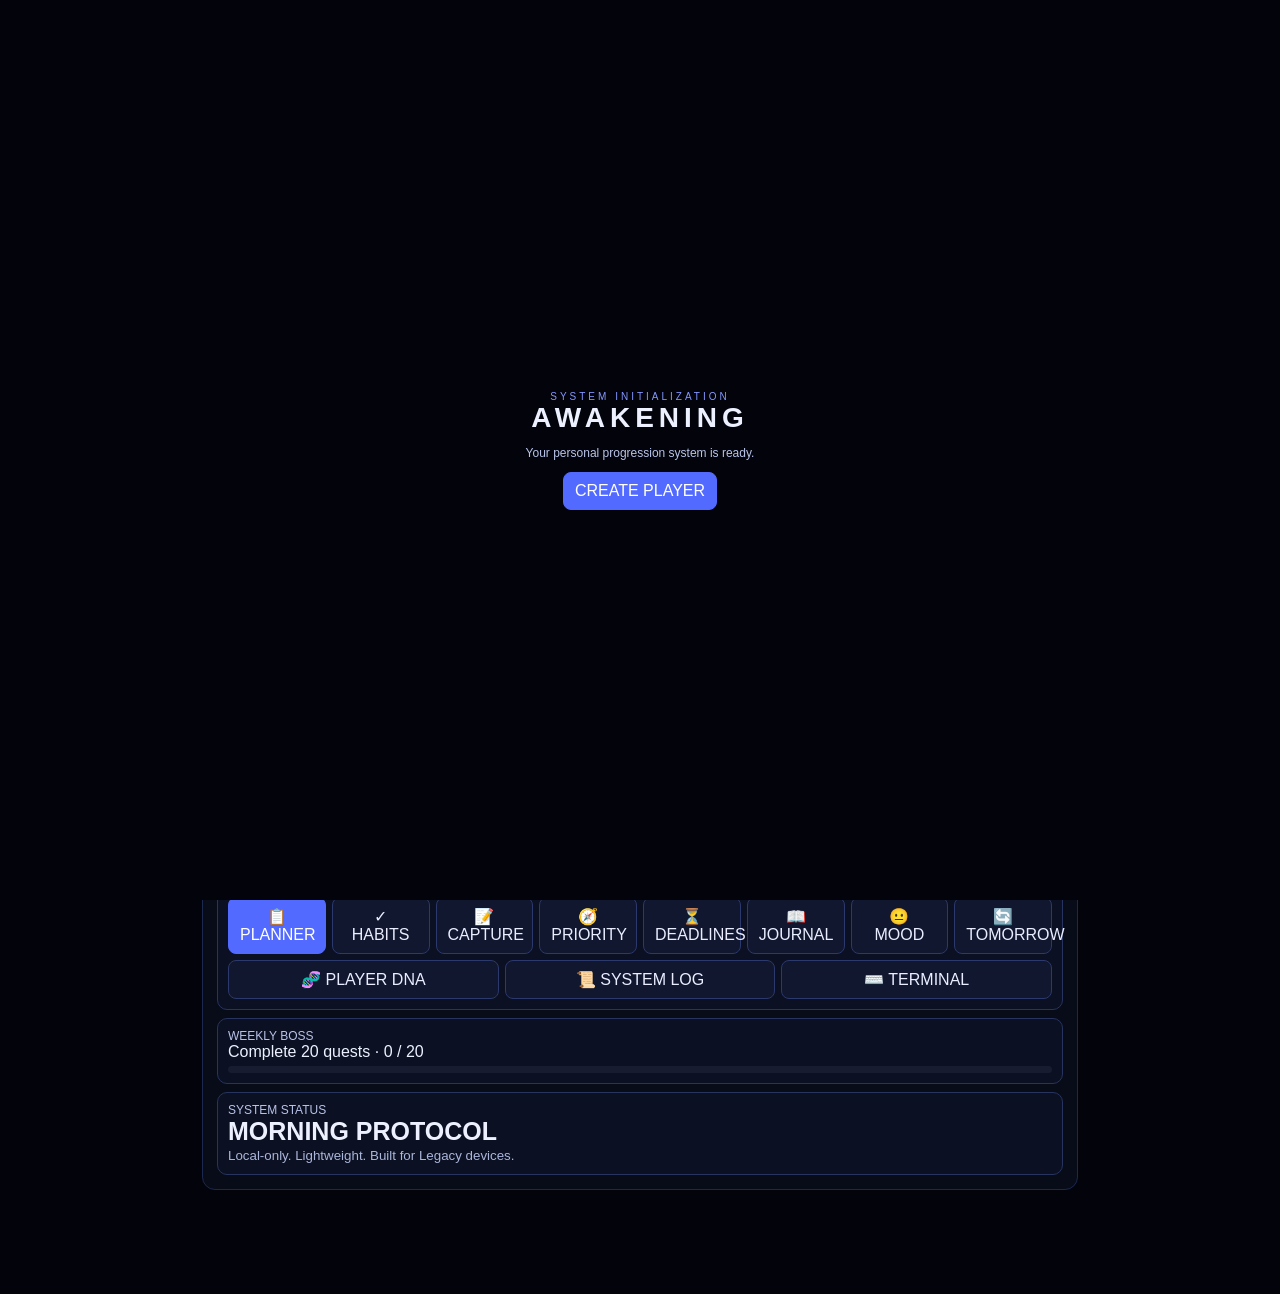
==== commit 2e2a9ab1: "Rename index-profile-advanced.html to index.html" ====
--- a/index.html
+++ b/index.html
@@ -556,6 +556,258 @@
 
 }
 
+
+/* ================= LEGACY+ ACCESSIBILITY ================= */
+.muted{color:#B8C3E8}
+.calhead{color:#A4AFD5;font-size:11px}
+.day{color:#EAF0FF;font-weight:600}
+.nav button{color:#AEB8D8}
+.nav .label,.nav small,.nav span{color:#AEB8D8}
+button:disabled,.disabled{color:#8F9BC2}
+small,.secondary,.subtext,.meta,.hint{color:#AAB6DA}
+
+/* ================= LEGACY+ ================= */
+.lxgrid{display:grid;grid-template-columns:1fr 1fr;gap:8px}
+.lxcard{background:#0b1022;border:1px solid #26345f;border-radius:10px;padding:10px}
+.lxwide{grid-column:1/-1}
+.lxbuttons{display:flex;gap:6px;flex-wrap:wrap}
+.lxbuttons button{flex:1;min-width:92px}
+.lxrow{display:flex;justify-content:space-between;align-items:center;gap:8px;padding:8px 0;border-bottom:1px solid #1b2750}
+.lxrow:last-child{border-bottom:0}
+.lxmono{font:11px monospace;line-height:1.55;max-height:220px;overflow:auto}
+.lxbar{height:7px;background:#171c31;border-radius:99px;overflow:hidden;margin-top:5px}
+.lxbar>div{height:100%;background:#657cff}
+@media(max-width:550px){.lxcard{padding:9px}.lxbuttons button{min-height:36px}}
+
+
+/* ==================================================
+   FINANCIAL SYSTEM // LIGHTWEIGHT IPHONE 6 UI
+   ================================================== */
+
+.finance-hero{
+position:relative;
+overflow:hidden;
+background:linear-gradient(145deg,#090d20,#070a16);
+border-color:#33447a;
+box-shadow:0 0 0 1px rgba(91,111,210,.08),0 8px 24px rgba(0,0,0,.22);
+}
+
+.finance-hero:before{
+content:"";
+position:absolute;
+top:-80px;
+right:-80px;
+width:180px;
+height:180px;
+border-radius:50%;
+background:rgba(91,111,210,.08);
+pointer-events:none;
+}
+
+.finance-kicker{
+font-size:10px;
+letter-spacing:2px;
+color:#aab8ff;
+margin-bottom:12px;
+}
+
+.finance-balance-label{
+font-size:11px;
+letter-spacing:2px;
+color:#9eabd1;
+}
+
+.finance-balance{
+font-size:42px;
+font-weight:800;
+letter-spacing:-1px;
+margin:4px 0 6px;
+}
+
+.finance-status{
+display:inline-block;
+font-size:10px;
+letter-spacing:1.5px;
+padding:5px 8px;
+border:1px solid #42558f;
+border-radius:999px;
+color:#b9c5ff;
+margin-bottom:10px;
+}
+
+.finance-meter{
+height:7px;
+background:#151d38;
+border-radius:999px;
+overflow:hidden;
+margin:4px 0 14px;
+}
+
+.finance-grid,.finance-stats-grid,.finance-profile-grid{
+display:grid;
+grid-template-columns:repeat(3,1fr);
+gap:9px;
+}
+
+.finance-grid>div,.finance-stat{
+min-width:0;
+}
+
+.finance-actions{
+display:flex;
+gap:7px;
+flex-wrap:wrap;
+margin-top:12px;
+}
+
+.finance-actions button{
+flex:1;
+min-width:105px;
+}
+
+.finance-section-title{
+display:flex;
+justify-content:space-between;
+align-items:center;
+gap:8px;
+font-size:11px;
+letter-spacing:1.5px;
+font-weight:700;
+margin-bottom:12px;
+}
+
+.finance-mission{
+padding:12px;
+border:1px solid #2b3a6c;
+background:#090f25;
+border-radius:10px;
+margin-bottom:10px;
+}
+
+.finance-mission-title{
+font-weight:700;
+font-size:14px;
+margin-bottom:5px;
+}
+
+.finance-progress-label{
+display:flex;
+justify-content:space-between;
+gap:8px;
+font-size:10px;
+color:#aeb9dc;
+margin:10px 0 5px;
+}
+
+.finance-stat,.finance-profile-grid>div{
+padding:9px;
+border:1px solid #202c54;
+border-radius:8px;
+background:#090e20;
+}
+
+.spending-heat{
+display:grid;
+grid-template-columns:repeat(7,1fr);
+gap:5px;
+align-items:end;
+min-height:105px;
+}
+
+.heat-day{
+text-align:center;
+font-size:9px;
+color:#9aa8ce;
+}
+
+.heat-bar{
+height:70px;
+display:flex;
+align-items:flex-end;
+justify-content:center;
+margin-bottom:3px;
+}
+
+.heat-fill{
+width:70%;
+min-height:3px;
+border-radius:4px 4px 2px 2px;
+background:#6378e8;
+opacity:.8;
+}
+
+.finance-profile-grid{
+grid-template-columns:repeat(2,1fr);
+}
+
+.finance-verdict{
+margin-top:10px;
+padding:10px;
+border-left:3px solid #6479ed;
+background:#0a1024;
+font-size:11px;
+line-height:1.5;
+color:#c2cbee;
+}
+
+.finance-category{
+padding:9px 0;
+border-bottom:1px solid #1c2748;
+}
+
+.finance-category:last-child{
+border-bottom:0;
+}
+
+.finance-category-row{
+display:flex;
+justify-content:space-between;
+gap:8px;
+font-size:11px;
+}
+
+.finance-category-bar{
+height:5px;
+background:#151d38;
+border-radius:999px;
+overflow:hidden;
+margin-top:5px;
+}
+
+.finance-category-fill{
+height:100%;
+background:#6378e8;
+}
+
+.finance-positive{
+color:#7ee7b2;
+}
+
+.finance-warning{
+color:#ffd27d;
+}
+
+.finance-danger{
+color:#ff8f9a;
+}
+
+@media(max-width:550px){
+.finance-balance{font-size:34px}
+.finance-grid{grid-template-columns:repeat(3,1fr)}
+.finance-actions button{min-height:36px}
+.spending-heat{gap:3px}
+}
+
+
+.lxterminalrow{display:flex;gap:7px;align-items:center;margin-top:10px}
+.lxterminalrow span{font-family:monospace;color:#9fb0ff}
+.lxterminalrow input{flex:1;min-width:0;background:#070b18;color:#e9edff;border:1px solid #33467e;border-radius:7px;padding:9px;font-family:monospace;font-size:12px}
+.lxterminalquick{display:flex;gap:5px;flex-wrap:wrap;margin-top:8px}
+.lxterminalquick button{min-width:70px}
+
+
+/* ADVANCED PLAYER CREATION */
+.profile-create{max-width:520px;margin:auto}.profile-preview{position:relative;text-align:center;padding:16px 12px;margin-bottom:14px;border:1px solid #33477f;border-radius:12px;background:linear-gradient(145deg,#0b1127,#070a16);overflow:hidden}.profile-preview:before{content:"SYSTEM PROFILE";position:absolute;top:7px;right:9px;font-size:8px;letter-spacing:1.5px;color:#6173b7}.profile-preview-avatar{font-size:48px;line-height:1;margin:7px 0;filter:drop-shadow(0 0 9px rgba(111,132,255,.28))}.profile-preview-name{font-size:22px;font-weight:800;letter-spacing:1px}.profile-preview-title{font-size:10px;letter-spacing:2px;color:#aebaff;margin-top:4px}.profile-preview-meta{font-size:9px;letter-spacing:1.2px;color:#7f91c5;margin-top:8px}.profile-preview-motto{font-size:10px;color:#b9c4df;margin-top:9px;font-style:italic}.profile-create-grid{display:grid;grid-template-columns:1fr 1fr;gap:8px}.profile-create-hint{margin-top:9px;font-size:9px;line-height:1.5;color:#8f9bc1;border-left:2px solid #465b9c;padding-left:8px}.profile-create input,.profile-create textarea,.profile-create select{width:100%;box-sizing:border-box}@media(max-width:550px){.profile-create-grid{grid-template-columns:1fr}.profile-preview-avatar{font-size:42px}}
 </style>
 </head>
 
@@ -726,6 +978,28 @@
 
 </section>
 
+<div class="panel" id="legacyPlusPanel">
+<h2>⚡ SYSTEM // LEGACY+</h2>
+<div class="lxgrid">
+<div class="lxcard"><div class="muted">COINS</div><div class="big" id="lxCoins">0</div><small>Productivity rewards</small></div>
+<div class="lxcard"><div class="muted">COMBO</div><div class="big" id="lxCombo">×0</div><small>Keep the streak of actions</small></div>
+<div class="lxcard lxwide"><div class="muted">COMMAND CENTER</div><br><div class="lxbuttons">
+<button class="primary" onclick="lxPlanner()">📋 PLANNER</button>
+<button onclick="lxHabits()">✓ HABITS</button>
+<button onclick="lxCapture()">📝 CAPTURE</button>
+<button onclick="lxPriority()">🧭 PRIORITY</button>
+<button onclick="lxDeadlines()">⏳ DEADLINES</button>
+<button onclick="lxJournal()">📖 JOURNAL</button>
+<button onclick="lxMood()">😐 MOOD</button>
+<button onclick="lxTomorrow()">🔄 TOMORROW</button>
+<button onclick="lxDNA()">🧬 PLAYER DNA</button>
+<button onclick="lxLog()">📜 SYSTEM LOG</button>
+<button onclick="lxTerminal()">⌨️ TERMINAL</button>
+</div></div>
+<div class="lxcard lxwide"><div class="muted">WEEKLY BOSS</div><div id="lxBossText">Loading...</div><div class="lxbar"><div id="lxBossBar" style="width:0%"></div></div></div>
+<div class="lxcard lxwide"><div class="muted">SYSTEM STATUS</div><div class="big" id="lxStatus">READY</div><small id="lxStatusSub">One useful action now is better than ten planned.</small></div>
+</div>
+</div>
 
 
 <!-- ==================================================
@@ -961,121 +1235,181 @@
 BUDGET
 ================================================== -->
 
+<!-- ==================================================
+BUDGET / FINANCIAL SYSTEM
+================================================== -->
+
 <section id="budget" class="tab">
 
-<div class="panel">
-
-<h2>💰 BUDGET SYSTEM</h2>
-
-<div class="grid3">
-
-<div>
-<div class="muted">BALANCE</div>
-<div class="big"
-id="balance">
-৳0
-</div>
-</div>
-
+<div class="panel finance-hero">
+
+<div class="finance-kicker">💰 FINANCIAL SYSTEM // AWAKENING</div>
+
+<div class="finance-balance-label">CURRENT BALANCE</div>
+<div class="finance-balance" id="balance">৳0</div>
+
+<div class="finance-status" id="financeStatus">SYSTEM SCAN PENDING</div>
+
+<div class="finance-meter">
+<div id="financeMeterFill" class="fill" style="width:0%"></div>
+</div>
+
+<div class="finance-grid">
 <div>
 <div class="muted">INCOME</div>
-<div class="big plus"
-id="income">
-৳0
-</div>
-</div>
-
+<div class="big plus" id="income">৳0</div>
+</div>
 <div>
 <div class="muted">EXPENSE</div>
-<div class="big minus"
-id="expense">
-৳0
-</div>
-</div>
-
-</div>
-
-<hr>
-
-<button class="primary"
-onclick="moneyForm('income')">
-＋ INCOME
-</button>
-
-<button
-onclick="moneyForm('expense')">
-＋ EXPENSE
-</button>
-
-</div>
-
-<div class="panel">
-
-<h2>📅 MONTHLY SAVINGS</h2>
-
-<div class="muted" id="monthLabel">
-This Month
-</div>
-
-<br>
-
-<div class="muted"
-id="savingsText">
-৳0 / ৳0
-</div>
-
-<div class="progress">
-
-<div id="savingsFill"
-class="fill"
-style="width:0%">
-</div>
-
-</div>
-
-<br>
-
-<div class="grid3">
-
+<div class="big minus" id="expense">৳0</div>
+</div>
 <div>
 <div class="muted">SAVED</div>
-<div class="big plus"
-id="monthSaved">
-৳0
-</div>
-</div>
-
+<div class="big plus" id="monthSavedTop">৳0</div>
+</div>
+</div>
+
+<div class="finance-actions">
+<button class="primary" onclick="moneyForm('income')">＋ INCOME</button>
+<button onclick="moneyForm('expense')">− EXPENSE</button>
+<button onclick="financeScan()">⚡ SCAN</button>
+</div>
+
+</div>
+
+<div class="panel">
+
+<div class="finance-section-title">
+<span>⚔️ ACTIVE FINANCE MISSION</span>
+<span class="badge" id="financeRank">E-RANK</span>
+</div>
+
+<div class="finance-mission" id="financeMission">
+<div class="finance-mission-title">SET YOUR FIRST SAVINGS MISSION</div>
+<div class="muted">Choose a target and let the SYSTEM track your progress.</div>
+</div>
+
+<button onclick="setSavingsGoal()">🎯 SET / UPDATE MISSION</button>
+
+</div>
+
+<div class="panel">
+
+<div class="finance-section-title">
+<span>📊 MONTHLY STATUS</span>
+<span class="muted" id="monthLabel">This Month</span>
+</div>
+
+<div class="finance-stats-grid">
+<div class="finance-stat">
+<div class="muted">BUDGET USED</div>
+<div class="big" id="budgetUsed">৳0</div>
+</div>
+<div class="finance-stat">
+<div class="muted">DAILY LIMIT</div>
+<div class="big" id="dailyLimit">৳0</div>
+</div>
+<div class="finance-stat">
+<div class="muted">DAYS LEFT</div>
+<div class="big" id="daysLeft">0</div>
+</div>
+</div>
+
+<div class="finance-progress-label">
+<span>MONTHLY SAVINGS</span>
+<span id="savingsText">৳0 / No goal set</span>
+</div>
+
+<div class="progress">
+<div id="savingsFill" class="fill" style="width:0%"></div>
+</div>
+
+<div class="finance-progress-label">
+<span>MONTHLY SPENDING</span>
+<span id="monthlyBudgetText">No budget set</span>
+</div>
+
+<div class="progress">
+<div id="monthlyBudgetFill" class="fill" style="width:0%"></div>
+</div>
+
+<div class="finance-stats-grid">
 <div>
 <div class="muted">IN</div>
-<div class="big plus"
-id="monthIncome">
-৳0
-</div>
-</div>
-
+<div class="big plus" id="monthIncome">৳0</div>
+</div>
 <div>
 <div class="muted">OUT</div>
-<div class="big minus"
-id="monthExpense">
-৳0
-</div>
-</div>
-
-</div>
-
-<hr>
-
-<button
-onclick="setSavingsGoal()">
-🎯 SET SAVINGS GOAL
-</button>
-
-</div>
-
+<div class="big minus" id="monthExpense">৳0</div>
+</div>
+<div>
+<div class="muted">GOAL</div>
+<div class="big plus" id="monthSaved">৳0</div>
+</div>
+</div>
+
+<div class="finance-actions">
+<button onclick="setMonthlyBudget()">⚙️ SET BUDGET</button>
+<button onclick="financeGoals()">🎯 GOALS</button>
+<button onclick="financeAfford()">🧠 CAN I AFFORD?</button>
+</div>
+
+</div>
 
 <div class="panel">
 
-<h2>TRANSACTIONS</h2>
+<div class="finance-section-title">
+<span>🔥 SPENDING HEAT</span>
+<span class="muted">THIS MONTH</span>
+</div>
+
+<div id="spendingHeat" class="spending-heat"></div>
+
+</div>
+
+<div class="panel">
+
+<div class="finance-section-title">
+<span>🧬 FINANCE PROFILE</span>
+<span class="badge" id="financeRankLarge">E-RANK</span>
+</div>
+
+<div class="finance-profile-grid">
+<div>
+<div class="muted">TRACKED DAYS</div>
+<div class="big" id="trackedDays">0</div>
+</div>
+<div>
+<div class="muted">TRANSACTIONS</div>
+<div class="big" id="transactionCount">0</div>
+</div>
+<div>
+<div class="muted">SAVED TOTAL</div>
+<div class="big plus" id="savedTotal">৳0</div>
+</div>
+<div>
+<div class="muted">GOALS</div>
+<div class="big" id="financeGoalCount">0</div>
+</div>
+</div>
+
+<div class="finance-verdict" id="financeVerdict">
+SYSTEM VERDICT: Add a few transactions to begin your financial scan.
+</div>
+
+</div>
+
+<div class="panel">
+
+<div class="finance-section-title">
+<span>🧾 TRANSACTION HISTORY</span>
+<span class="muted" id="transactionSummary">0 entries</span>
+</div>
+
+<div class="finance-actions">
+<button class="primary" onclick="moneyForm('income')">＋ ADD TRANSACTION</button>
+<button onclick="financeCategoryReport()">📊 BREAKDOWN</button>
+</div>
 
 <div id="moneyList"></div>
 
@@ -1477,7 +1811,12 @@
 name:"",
 bio:"",
 avatar:"⚔️",
-title:"UNAWAKENED"
+title:"UNAWAKENED",
+className:"Hunter",
+specialization:"Awakening",
+playstyle:"Balanced",
+motto:"I will level up.",
+created:""
 },
 
 level:1,
@@ -2018,96 +2357,82 @@
 PROFILE
 ================================================== */
 
+function profilePreviewUpdate(){
+var name=(document.getElementById("profileName")||{}).value||"PLAYER";
+var avatar=(document.getElementById("profileAvatar")||{}).value||"⚔️";
+var title=(document.getElementById("profileTitle")||{}).value||"UNAWAKENED";
+var cls=(document.getElementById("profileClass")||{}).value||"Hunter";
+var spec=(document.getElementById("profileSpec")||{}).value||"Awakening";
+var motto=(document.getElementById("profileMotto")||{}).value||"I will level up.";
+var n=document.getElementById("profilePreviewName");
+var a=document.getElementById("profilePreviewAvatar");
+var ti=document.getElementById("profilePreviewTitle");
+var me=document.getElementById("profilePreviewMeta");
+var mo=document.getElementById("profilePreviewMotto");
+if(n)n.textContent=name.trim()||"PLAYER";
+if(a)a.textContent=avatar;
+if(ti)ti.textContent=title.trim()||"UNAWAKENED";
+if(me)me.textContent=cls+" // "+spec;
+if(mo)mo.textContent='"'+motto.trim().slice(0,80)+'"';
+}
+
 function openProfile(){
-
-document.getElementById(
-"welcome"
-).style.display="none";
-
-var p=data.profile;
-
+document.getElementById("welcome").style.display="none";
+var p=data.profile||{};
 var html=
-
-'<label>PLAYER NAME</label>'+
-'<input id="profileName" value="'+
-esc(p.name)+'">'+
-
-'<label>BIO</label>'+
-'<textarea id="profileBio">'+
-esc(p.bio)+
-'</textarea>'+
-
+'<div class="profile-create">'+
+'<div class="profile-preview">'+
+'<div class="profile-preview-avatar" id="profilePreviewAvatar">'+esc(p.avatar||"⚔️")+'</div>'+
+'<div class="profile-preview-name" id="profilePreviewName">'+esc(p.name||"PLAYER")+'</div>'+
+'<div class="profile-preview-title" id="profilePreviewTitle">'+esc(p.title||"UNAWAKENED")+'</div>'+
+'<div class="profile-preview-meta" id="profilePreviewMeta">'+esc((p.className||"Hunter")+" // "+(p.specialization||"Awakening"))+'</div>'+
+'<div class="profile-preview-motto" id="profilePreviewMotto">"'+esc(p.motto||"I will level up.")+'"</div>'+
+'</div>'+
+'<div class="profile-create-grid">'+
+'<div><label>PLAYER NAME</label><input id="profileName" maxlength="18" value="'+esc(p.name||"")+'" placeholder="Enter your hunter name"></div>'+
+'<div><label>PLAYER TITLE</label><input id="profileTitle" maxlength="24" value="'+esc(p.title||"")+'" placeholder="UNAWAKENED"></div>'+
+'</div>'+
+'<label>HUNTER CLASS</label>'+
+'<select id="profileClass"><option>Hunter</option><option>Assassin</option><option>Mage</option><option>Tank</option><option>Ranger</option><option>Healer</option><option>Monarch</option></select>'+
+'<label>SPECIALIZATION</label>'+
+'<select id="profileSpec"><option>Awakening</option><option>Shadow</option><option>Iron Will</option><option>Strategist</option><option>Speed</option><option>Precision</option></select>'+
+'<label>PLAYSTYLE</label>'+
+'<select id="profilePlaystyle"><option>Balanced</option><option>Focused</option><option>Aggressive</option><option>Steady</option><option>Explosive</option></select>'+
 '<label>AVATAR</label>'+
-'<select id="profileAvatar">'+
-
-'<option value="⚔️">⚔️ Hunter</option>'+
-'<option value="👑">👑 Monarch</option>'+
-'<option value="🗡️">🗡️ Assassin</option>'+
-'<option value="🧙">🧙 Mage</option>'+
-'<option value="🛡️">🛡️ Knight</option>'+
-'<option value="🐺">🐺 Wolf</option>'+
-'<option value="🔥">🔥 Flame</option>'+
-
-'</select>'+
-
-'<label>PLAYER TITLE</label>'+
-'<input id="profileTitle" value="'+
-esc(p.title)+'">'+
-
-'<br><br>'+
-
-'<button class="primary" onclick="saveProfile()">'+
-"SAVE PROFILE"+
-'</button>';
-
-openModal(
-"PLAYER CREATION",
-html
-);
-
-document.getElementById(
-"profileAvatar"
-).value=p.avatar;
-
-}
-
-
+'<select id="profileAvatar"><option value="⚔️">⚔️ Hunter</option><option value="👑">👑 Monarch</option><option value="🗡️">🗡️ Assassin</option><option value="🧙">🧙 Mage</option><option value="🛡️">🛡️ Knight</option><option value="🐺">🐺 Wolf</option><option value="🔥">🔥 Flame</option><option value="🌑">🌑 Shadow</option><option value="⚡">⚡ Lightning</option><option value="☠️">☠️ Reaper</option></select>'+
+'<label>BIO</label><textarea id="profileBio" maxlength="120" placeholder="Describe your current mission...">'+esc(p.bio||"")+'</textarea>'+
+'<label>SYSTEM MOTTO</label><input id="profileMotto" maxlength="80" value="'+esc(p.motto||"I will level up.")+'" placeholder="Your personal system motto">'+
+'<div class="profile-create-hint">Your profile is stored locally on this device. You can change these details anytime.</div>'+
+'<br><button class="primary" onclick="saveProfile()">⚡ AWAKEN PROFILE</button>'+
+'</div>';
+openModal("PLAYER CREATION // AWAKENING",html);
+document.getElementById("profileAvatar").value=p.avatar||"⚔️";
+document.getElementById("profileClass").value=p.className||"Hunter";
+document.getElementById("profileSpec").value=p.specialization||"Awakening";
+document.getElementById("profilePlaystyle").value=p.playstyle||"Balanced";
+["profileName","profileTitle","profileMotto","profileAvatar","profileClass","profileSpec"].forEach(function(id){
+var el=document.getElementById(id);
+if(el){el.oninput=profilePreviewUpdate;el.onchange=profilePreviewUpdate}
+});
+profilePreviewUpdate();
+}
 
 function saveProfile(){
-
-data.profile.name=
-document.getElementById(
-"profileName"
-).value.trim()
-||
-"PLAYER";
-
-data.profile.bio=
-document.getElementById(
-"profileBio"
-).value;
-
-data.profile.avatar=
-document.getElementById(
-"profileAvatar"
-).value;
-
-data.profile.title=
-document.getElementById(
-"profileTitle"
-).value.trim()
-||
-"UNAWAKENED";
-
+var name=document.getElementById("profileName").value.trim();
+var title=document.getElementById("profileTitle").value.trim();
+data.profile.name=name||"PLAYER";
+data.profile.bio=document.getElementById("profileBio").value.trim();
+data.profile.avatar=document.getElementById("profileAvatar").value;
+data.profile.title=title||"UNAWAKENED";
+data.profile.className=document.getElementById("profileClass").value;
+data.profile.specialization=document.getElementById("profileSpec").value;
+data.profile.playstyle=document.getElementById("profilePlaystyle").value;
+data.profile.motto=document.getElementById("profileMotto").value.trim()||"I will level up.";
+if(!data.profile.created)data.profile.created=today();
 closeModal();
-
 save();
-
-toast("PLAYER PROFILE SAVED");
-
-}
-
-
+toast("PLAYER PROFILE AWAKENED","level");
+}
 
 /* ==================================================
 LEVEL SYSTEM
@@ -3272,8 +3597,25 @@
 '">'+
 
 '<label>AMOUNT</label>'+
-'<input id="mAmount" type="number" value="'+
+'<input id="mAmount" type="number" inputmode="decimal" value="'+
 (m?m.amount:"")+
+'">'+
+
+'<label>CATEGORY</label>'+
+'<select id="mCategory">'+
+'<option value="Food">🍔 Food</option>'+
+'<option value="Transport">🚌 Transport</option>'+
+'<option value="Shopping">🛍️ Shopping</option>'+
+'<option value="Education">📚 Education</option>'+
+'<option value="Gaming">🎮 Gaming</option>'+
+'<option value="Bills">📱 Bills</option>'+
+'<option value="Health">❤️ Health</option>'+
+'<option value="Other">📦 Other</option>'+
+'</select>'+
+
+'<label>NOTE (OPTIONAL)</label>'+
+'<input id="mNote" value="'+
+esc(m?m.note:"")+
 '">'+
 
 '<label>TYPE</label>'+
@@ -3298,6 +3640,9 @@
 document.getElementById(
 "mType"
 ).value=m?m.type:type;
+
+if(document.getElementById("mCategory"))
+document.getElementById("mCategory").value=m&&m.category?m.category:"Other";
 
 }
 
@@ -3325,7 +3670,9 @@
 .getElementById("mType")
 .value,
 
-date:today()
+date:today(),
+category:(document.getElementById("mCategory")||{}).value||"Other",
+note:(document.getElementById("mNote")||{}).value||""
 
 };
 
@@ -4535,6 +4882,240 @@
 }
 
 
+
+/* ==================================================
+LEGACY+ — lightweight iPhone 6 expansion
+================================================== */
+(function(){
+"use strict";
+var LXKEY="SYSTEM_AWAKENING_LEGACY_PLUS_V1";
+var lx={habits:[],plans:[],log:[],moods:[],journal:[],coins:0,combo:0,lastBox:"",dna:{focus:0,discipline:0,knowledge:0,consistency:0}};
+function lxLoad(){try{var x=JSON.parse(localStorage.getItem(LXKEY)||"null");if(x)for(var k in lx)if(x[k]!==undefined)lx[k]=x[k]}catch(e){};if(!Array.isArray(lx.habits))lx.habits=[];if(!Array.isArray(lx.plans))lx.plans=[];if(!Array.isArray(lx.log))lx.log=[];if(!Array.isArray(lx.moods))lx.moods=[];if(!Array.isArray(lx.journal))lx.journal=[];if(!lx.dna)lx.dna={focus:0,discipline:0,knowledge:0,consistency:0};}
+function lxSave(){try{localStorage.setItem(LXKEY,JSON.stringify(lx))}catch(e){}}
+function lxDay(){var d=new Date();return d.getFullYear()+"-"+String(d.getMonth()+1).padStart(2,"0")+"-"+String(d.getDate()).padStart(2,"0")}
+function lxEsc(x){return String(x==null?"":x).replace(/&/g,"&amp;").replace(/</g,"&lt;").replace(/>/g,"&gt;").replace(/\"/g,"&quot;")}
+function lxToast(m,c){if(typeof toast==="function")toast(m,c||"goal")}
+function lxAddLog(m){lx.log.unshift("["+new Date().toLocaleString()+"] "+m);lx.log=lx.log.slice(0,80);lxSave()}
+function lxAward(n,msg){lx.coins+=n;lx.combo++;lxSave();if(typeof addXP==="function")addXP(10);if(msg)lxToast(msg,"goal");lxRender()}
+function lxModal(title,body){openModal(title,body)}
+function lxRender(){var a=document.getElementById("lxCoins"),b=document.getElementById("lxCombo"),c=document.getElementById("lxStatus"),d=document.getElementById("lxStatusSub"),bt=document.getElementById("lxBossText"),bb=document.getElementById("lxBossBar");if(a)a.innerHTML=lx.coins;if(b)b.innerHTML="×"+lx.combo;if(c){var h=new Date().getHours();c.innerHTML=h<12?"MORNING PROTOCOL":h<18?"DAY PROTOCOL":"EVENING PROTOCOL"}if(d)d.innerHTML="Local-only. Lightweight. Built for Legacy devices.";var done=typeof data!=="undefined"?data.quests.filter(function(q){return q.done}).length:0;var target=20,progress=Math.min(target,done%target);if(bt)bt.innerHTML="Complete "+target+" quests · "+progress+" / "+target;if(bb)bb.style.width=(progress/target*100)+"%"}
+function lxPlanner(){var h='<p class="muted">Offline daily planner. Use DONE to earn a small reward.</p><button class="primary" onclick="lxAddPlan();lxPlanner()">＋ ADD ITEM</button>';lx.plans.filter(function(x){return x.kind!=="priority"}).forEach(function(x,i){h+='<div class="lxrow"><span class="'+(x.done?"done":"")+'">'+lxEsc(x.text)+'</span><button class="small" onclick="lxPlanDone('+i+');lxPlanner()">'+(x.done?"✓":"DONE")+'</button></div>'});lxModal("📋 DAILY PLANNER",h)}
+function lxAddPlan(){var n=prompt("What needs doing?");if(!n)return;lx.plans.push({text:n.slice(0,80),done:false,kind:"plan"});lxAddLog("PLAN ADDED: "+n);lxSave()}
+function lxPlanDone(i){var x=lx.plans.filter(function(a){return a.kind!=="priority"})[i];if(!x||x.done)return;x.done=true;lx.dna.discipline++;lxAddLog("PLAN COMPLETE: "+x.text);lxAward(5,"PLAN COMPLETE +10 XP")}
+function lxHabits(){var today=lxDay();var h='<p class="muted">Keep 3–5 useful habits. Progress resets daily.</p>';if(!lx.habits.length)h+='<div class="empty">No habits yet.</div>';lx.habits.forEach(function(x,i){var done=x.last===today;h+='<div class="lxrow"><span class="'+(done?"done":"")+'">'+lxEsc(x.name)+'</span><button class="small" '+(done?"disabled":"")+' onclick="lxHabitDone('+i+');lxHabits()">'+(done?"✓":"DONE")+'</button></div>'});h+='<br><button class="primary" onclick="lxAddHabit();lxHabits()">＋ ADD HABIT</button>';lxModal("✓ HABITS",h)}
+function lxAddHabit(){if(lx.habits.length>=5){lxToast("MAX 5 HABITS");return}var n=prompt("Habit name:");if(!n)return;lx.habits.push({name:n.slice(0,35),last:""});lxAddLog("HABIT ADDED: "+n);lxSave()}
+function lxHabitDone(i){var x=lx.habits[i];if(!x||x.last===lxDay())return;x.last=lxDay();lx.dna.discipline++;lxAddLog("HABIT COMPLETE: "+x.name);lxAward(5,"HABIT COMPLETE +10 XP")}
+function lxCapture(){var n=prompt("Quick capture:");if(!n)return;lx.journal.unshift({date:new Date().toLocaleString(),text:n.slice(0,240)});lx.journal=lx.journal.slice(0,50);lxAddLog("NOTE CAPTURED");lxToast("NOTE CAPTURED","goal")}
+function lxPriority(){var h='<p class="muted">Organize tasks into simple buckets.</p><button class="primary" onclick="lxAddPriority();lxPriority()">＋ ADD PRIORITY</button>';lx.plans.filter(function(x){return x.kind==="priority"}).forEach(function(x){h+='<div class="lxrow"><span>'+lxEsc(x.text)+'</span><small>'+lxEsc(x.priority)+'</small></div>'});lxModal("🧭 PRIORITY MATRIX",h)}
+function lxAddPriority(){var n=prompt("Task:");if(!n)return;var p=prompt("URGENT / IMPORTANT / PLAN / LATER","IMPORTANT");if(!p)return;lx.plans.push({text:n.slice(0,80),priority:p.slice(0,20),kind:"priority",done:false});lxAddLog("PRIORITY ADDED: "+n);lxSave()}
+function lxDeadlines(){var h='<p class="muted">Simple deadline countdowns.</p><button class="primary" onclick="lxAddDeadline();lxDeadlines()">＋ ADD DEADLINE</button>';lx.plans.filter(function(x){return x.kind==="deadline"}).forEach(function(x){var left=Math.ceil((new Date(x.date+"T23:59:59")-new Date())/86400000);h+='<div class="lxrow"><span>'+lxEsc(x.text)+'<br><small>'+lxEsc(x.date)+'</small></span><b>'+(left<0?"OVERDUE":left===0?"TODAY":left+" DAYS")+'</b></div>'});lxModal("⏳ DEADLINES",h)}
+function lxAddDeadline(){var n=prompt("Deadline name:");if(!n)return;var d=prompt("Date YYYY-MM-DD:");if(!d||!/^[0-9]{4}-[0-9]{2}-[0-9]{2}$/.test(d))return;lx.plans.push({text:n.slice(0,60),date:d,kind:"deadline",done:false});lxAddLog("DEADLINE ADDED: "+n);lxSave()}
+function lxJournal(){var h='<button class="primary" onclick="lxAddJournal();lxJournal()">＋ NEW JOURNAL ENTRY</button>';if(!lx.journal.length)h+='<div class="empty">No entries yet.</div>';lx.journal.slice(0,20).forEach(function(x){h+='<div class="lxrow"><span><b>'+lxEsc(x.date)+'</b><br>'+lxEsc(x.text)+'</span></div>'});lxModal("📖 JOURNAL",h)}
+function lxAddJournal(){var n=prompt("Write your entry:");if(!n)return;lx.journal.unshift({date:new Date().toLocaleDateString(),text:n.slice(0,500)});lx.journal=lx.journal.slice(0,50);lxAddLog("JOURNAL ENTRY ADDED");lxSave()}
+function lxMood(){
+var h='<p class="muted">Select your current mood. This is only for your personal activity history.</p><div class="lxbuttons">'+
+'<button onclick="lxSaveMood(\'😄\')">😄 GREAT</button>'+
+'<button onclick="lxSaveMood(\'🙂\')">🙂 GOOD</button>'+
+'<button onclick="lxSaveMood(\'😐\')">😐 OKAY</button>'+
+'<button onclick="lxSaveMood(\'😕\')">😕 LOW</button>'+
+'<button onclick="lxSaveMood(\'😴\')">😴 TIRED</button>'+
+'</div>';
+lxModal("😐 MOOD CHECK",h);
+}
+function lxCloseModal(){closeModal()}
+function lxSaveMood(m){
+lx.moods.unshift({date:lxDay(),mood:m});
+lx.moods=lx.moods.slice(0,60);
+lxAddLog("MOOD CHECK: "+m);
+lxSave();lxCloseModal();lxToast("MOOD SAVED");
+}
+function lxTomorrow(){var items=lx.plans.filter(function(x){return x.tomorrow});var h='<p class="muted">Move unfinished ideas here for tomorrow.</p><button class="primary" onclick="lxAddTomorrow();lxTomorrow()">＋ ADD FOR TOMORROW</button>';if(!items.length)h+='<div class="empty">Nothing queued.</div>';items.forEach(function(x){h+='<div class="lxrow"><span>'+lxEsc(x.text)+'</span><button class="small" onclick="x.tomorrow=false;lxSave();lxTomorrow()">REMOVE</button></div>'});lxModal("🔄 TOMORROW QUEUE",h)}
+function lxAddTomorrow(){var n=prompt("What should be done tomorrow?");if(!n)return;lx.plans.push({text:n.slice(0,80),tomorrow:true,kind:"tomorrow",done:false});lxAddLog("MOVED TO TOMORROW: "+n);lxSave()}
+function lxDNA(){var d=lx.dna;var total=d.focus+d.discipline+d.knowledge+d.consistency;var type=total<5?"THE BEGINNER":d.focus>=d.discipline&&d.focus>=d.knowledge?"THE FOCUSED":d.discipline>=d.consistency?"THE GRINDER":"THE BUILDER";var h='<div class="center"><div class="muted">PLAYER TYPE</div><div class="levelupnum" style="font-size:38px">'+type+'</div></div>';[["FOCUS",d.focus],["DISCIPLINE",d.discipline],["KNOWLEDGE",d.knowledge],["CONSISTENCY",d.consistency]].forEach(function(x){h+='<div class="lxrow"><span>'+x[0]+'</span><b>'+x[1]+'</b></div>'});h+='<p class="muted">DNA SCORE: '+total+'</p>';lxModal("🧬 PLAYER DNA",h)}
+function lxLog(){var h='<div class="lxmono">'+(lx.log.length?lx.log.map(lxEsc).join("<br>"):"SYSTEM INITIALIZED")+'</div>';lxModal("📜 SYSTEM LOG",h)}
+function lxTerminal(){
+var h=
+'<div class="lxterminal">'+
+'<div class="lxmono" id="lxTerminalOutput">SYSTEM TERMINAL READY<br>Type <b>help</b> for commands.</div>'+
+'<div class="lxterminalrow">'+
+'<span>&gt;</span>'+
+'<input id="lxTerminalInput" autocomplete="off" autocapitalize="none" spellcheck="false" placeholder="enter command">'+
+'<button class="small primary" onclick="lxRunTerminal()">RUN</button>'+
+'</div>'+
+'<div class="lxterminalquick">'+
+'<button class="small" onclick="lxTerminalCmd(\'status\')">status</button>'+
+'<button class="small" onclick="lxTerminalCmd(\'profile\')">profile</button>'+
+'<button class="small" onclick="lxTerminalCmd(\'quests\')">quests</button>'+
+'<button class="small" onclick="lxTerminalCmd(\'finance\')">finance</button>'+
+'<button class="small" onclick="lxTerminalCmd(\'help\')">help</button>'+
+'</div>'+
+'</div>';
+lxModal("⌨️ SYSTEM TERMINAL",h);
+setTimeout(function(){
+var i=document.getElementById("lxTerminalInput");
+if(i){i.focus();i.onkeydown=function(e){if(e.key==="Enter")lxRunTerminal()}}
+},50);
+}
+function lxTerminalCmd(cmd){
+var i=document.getElementById("lxTerminalInput");
+if(i)i.value=cmd;
+lxRunTerminal();
+}
+function lxRunTerminal(){
+var i=document.getElementById("lxTerminalInput");
+var out=document.getElementById("lxTerminalOutput");
+if(!i||!out)return;
+var cmd=i.value.toLowerCase().trim();
+if(!cmd)return;
+var result="";
+if(cmd==="help"){
+result="AVAILABLE COMMANDS\\nstatus · profile · quests · achievements · finance · log · clear";
+}else if(cmd==="status"){
+result="LVL "+data.level+" · RANK "+rank()+" · XP "+data.xp+" · STREAK "+data.streak+" · COINS "+lx.coins;
+}else if(cmd==="profile"){
+result=(data.profile.name||"PLAYER")+" · "+(data.profile.title||"UNAWAKENED")+" · "+(data.profile.className||"Hunter")+" / "+(data.profile.specialization||"Awakening");
+}else if(cmd==="quests"){
+result="QUESTS COMPLETED: "+data.quests.filter(function(q){return q.done}).length+" / "+data.quests.length;
+}else if(cmd==="achievements"){
+result="ACHIEVEMENTS UNLOCKED: "+(data.achievements?data.achievements.length:0);
+}else if(cmd==="finance"){
+var inc=0,ex=0;
+data.money.forEach(function(m){if(m.type==="income")inc+=Number(m.amount)||0;else ex+=Number(m.amount)||0});
+result="BALANCE "+money(inc-ex)+" · IN "+money(inc)+" · OUT "+money(ex);
+}else if(cmd==="log"){
+result=lx.log.length?lx.log.slice(0,8).join("\\n"):"SYSTEM LOG EMPTY";
+}else if(cmd==="clear"){
+out.innerHTML="SYSTEM TERMINAL CLEARED";
+i.value="";
+return;
+}else{
+result="UNKNOWN COMMAND — type help";
+}
+lxAddLog("TERMINAL: "+cmd);
+out.innerHTML="&gt; "+lxEsc(cmd)+"<br><br>"+lxEsc(result).replace(/\\n/g,"<br>");
+i.value="";
+}
+
+function financeDataInit(){
+if(!data.finance) data.finance={monthlyBudget:0};
+data.money.forEach(function(m){if(!m.category)m.category="Other";if(!m.note)m.note=""});
+}
+function financeMonth(){
+var ym=today().slice(0,7), inc=0, ex=0, days={};
+data.money.forEach(function(m){
+if(!m.date||m.date.slice(0,7)!==ym)return;
+var a=Number(m.amount)||0;
+if(m.type==="income")inc+=a;else{ex+=a;days[m.date]=(days[m.date]||0)+a}
+});
+return {ym:ym,inc:inc,ex:ex,days:days};
+}
+function financeRankValue(){
+var f=financeMonth(), tracked=Object.keys(f.days).length, tx=data.money.length, score=tracked*3+tx+Math.floor((data.savingsGoal||0)>0?10:0);
+return score>=100?"S-RANK":score>=60?"A-RANK":score>=35?"B-RANK":score>=15?"C-RANK":"E-RANK";
+}
+function renderFinance(){
+financeDataInit();
+var f=financeMonth(), now=new Date(), daysIn=new Date(now.getFullYear(),now.getMonth()+1,0).getDate(), dayNow=now.getDate(), left=Math.max(1,daysIn-dayNow+1);
+var saved=Math.max(0,f.inc-f.ex), goal=Number(data.savingsGoal)||0, budget=Number(data.finance.monthlyBudget)||0;
+var rankv=financeRankValue(), rankEls=["financeRank","financeRankLarge"];
+rankEls.forEach(function(id){var el=document.getElementById(id);if(el)el.textContent=rankv});
+var bal=f.inc-f.ex;
+var balEl=document.getElementById("balance");if(balEl)balEl.textContent=money(bal);
+var status=budget>0?(f.ex>budget?"🔴 OVER BUDGET":f.ex>=budget*.8?"🟡 CAUTION":"🟢 STABLE"):(f.ex>f.inc&&f.inc>0?"🟡 SPENDING HIGH":"🟢 STABLE");
+var se=document.getElementById("financeStatus");if(se)se.textContent=status;
+var meter=document.getElementById("financeMeterFill");if(meter)meter.style.width=(f.inc>0?Math.min(100,Math.max(0,Math.round((saved/Math.max(f.inc,1))*100))):0)+"%";
+var top=document.getElementById("monthSavedTop");if(top)top.textContent=money(saved);
+var mi=document.getElementById("monthIncome");if(mi)mi.textContent=money(f.inc);
+var me=document.getElementById("monthExpense");if(me)me.textContent=money(f.ex);
+var ms=document.getElementById("monthSaved");if(ms)ms.textContent=money(saved);
+var ml=document.getElementById("monthLabel");if(ml)ml.textContent=new Date(f.ym+"-01T00:00:00").toLocaleString("en-US",{month:"long",year:"numeric"});
+var st=document.getElementById("savingsText");if(st)st.textContent=money(saved)+" / "+(goal?money(goal):"No goal set");
+var sf=document.getElementById("savingsFill");if(sf)sf.style.width=(goal?Math.min(100,Math.round(saved/goal*100)):0)+"%";
+var bu=document.getElementById("budgetUsed");if(bu)bu.textContent=money(f.ex);
+var dl=document.getElementById("dailyLimit");if(dl)dl.textContent=money(Math.max(0,budget?Math.max(0,budget-f.ex)/left:(Math.max(0,f.inc-f.ex))/left));
+var dleft=document.getElementById("daysLeft");if(dleft)dleft.textContent=left;
+var mbt=document.getElementById("monthlyBudgetText");if(mbt)mbt.textContent=budget?money(f.ex)+" / "+money(budget):"No budget set";
+var mbf=document.getElementById("monthlyBudgetFill");if(mbf)mbf.style.width=(budget?Math.min(100,Math.round(f.ex/budget*100)):0)+"%";
+var mission=document.getElementById("financeMission");
+if(mission){
+mission.innerHTML=goal?
+'<div class="finance-mission-title">⚔️ SAVE FOR YOUR NEXT AWAKENING</div><div class="muted">'+money(saved)+' / '+money(goal)+' saved · '+Math.min(100,Math.round(saved/goal*100))+'%</div><div class="progress"><div class="fill" style="width:'+Math.min(100,Math.round(saved/goal*100))+'%"></div></div>':
+'<div class="finance-mission-title">🎯 NO ACTIVE MISSION</div><div class="muted">Set a savings target to activate your finance quest.</div>';
+}
+var tracked=Object.keys(f.days).length;
+var td=document.getElementById("trackedDays");if(td)td.textContent=tracked;
+var tc=document.getElementById("transactionCount");if(tc)tc.textContent=data.money.length;
+var totalSaved=Math.max(0,data.money.filter(function(m){return m.type==="income"}).reduce(function(a,m){return a+(Number(m.amount)||0)},0)-data.money.filter(function(m){return m.type==="expense"}).reduce(function(a,m){return a+(Number(m.amount)||0)},0));
+var ss=document.getElementById("savedTotal");if(ss)ss.textContent=money(totalSaved);
+var gc=document.getElementById("financeGoalCount");if(gc)gc.textContent=goal?1:0;
+var verdict=document.getElementById("financeVerdict");
+if(verdict){
+if(!data.money.length)verdict.textContent="SYSTEM VERDICT: Add your first transaction to begin the scan.";
+else if(budget&&f.ex>budget)verdict.textContent="SYSTEM VERDICT: Spending has crossed your monthly budget. Review your categories.";
+else if(goal&&saved>=goal)verdict.textContent="SYSTEM VERDICT: SAVINGS MISSION COMPLETE. New target detected.";
+else if(budget&&f.ex>=budget*.8)verdict.textContent="SYSTEM VERDICT: 80%+ of the monthly budget is deployed. Proceed carefully.";
+else verdict.textContent="SYSTEM VERDICT: Financial status is stable. Keep tracking.";
+}
+var heat=document.getElementById("spendingHeat");
+if(heat){
+var labels=["SUN","MON","TUE","WED","THU","FRI","SAT"], sums=[0,0,0,0,0,0,0], max=1;
+data.money.forEach(function(m){if(m.type!=="expense"||!m.date||m.date.slice(0,7)!==f.ym)return;var d=new Date(m.date+"T00:00:00").getDay();sums[d]+=Number(m.amount)||0});
+sums.forEach(function(x){if(x>max)max=x});
+var hh="";for(var i=0;i<7;i++){var pct=Math.max(4,Math.round(sums[i]/max*100));hh+='<div class="heat-day"><div class="heat-bar"><div class="heat-fill" style="height:'+pct+'%"></div></div><div>'+labels[i]+'</div><div>'+money(sums[i])+'</div></div>'}
+heat.innerHTML=hh;
+}
+var summary=document.getElementById("transactionSummary");if(summary)summary.textContent=data.money.length+" entr"+(data.money.length===1?"y":"ies");
+}
+function setMonthlyBudget(){
+var current=(data.finance&&data.finance.monthlyBudget)||0;
+var v=prompt("Monthly spending budget (৳):",current||"");
+if(v===null)return;
+if(!data.finance)data.finance={monthlyBudget:0};
+data.finance.monthlyBudget=Math.max(0,Number(v)||0);
+save();renderFinance();toast("MONTHLY BUDGET UPDATED");
+}
+function financeScan(){
+renderFinance();
+var f=financeMonth(),budget=data.finance?Number(data.finance.monthlyBudget)||0:0,goal=Number(data.savingsGoal)||0,saved=Math.max(0,f.inc-f.ex);
+var verdict=budget&&f.ex>budget?"⚠️ OVER BUDGET":goal&&saved>=goal?"🏆 MISSION COMPLETE":budget&&f.ex>=budget*.8?"⚠️ APPROACHING LIMIT":"✓ FINANCES STABLE";
+openModal("⚡ FINANCIAL SCAN",'<div class="lxmono">SYSTEM SCAN COMPLETE<br><br>BALANCE: '+esc(money(f.inc-f.ex))+'<br>INCOME: '+esc(money(f.inc))+'<br>EXPENSE: '+esc(money(f.ex))+'<br>SAVED: '+esc(money(saved))+'<br>RANK: '+esc(financeRankValue())+'<br><br>VERDICT: '+esc(verdict)+'</div>');
+}
+function financeAfford(){
+var v=prompt("How much does the item cost? (৳)");
+if(v===null)return;
+var cost=Math.max(0,Number(v)||0),f=financeMonth(),balance=f.inc-f.ex,after=balance-cost;
+var verdict=after<0?"🔴 NOT AFFORDABLE FROM CURRENT BALANCE":after<(data.finance&&data.finance.monthlyBudget?data.finance.monthlyBudget*.2:0)?"🟡 POSSIBLE, BUT LOW BUFFER":"🟢 CURRENT BALANCE CAN COVER IT";
+openModal("🧠 PURCHASE ANALYSIS",'<div class="lxmono">ITEM COST: '+esc(money(cost))+'<br>CURRENT BALANCE: '+esc(money(balance))+'<br>AFTER PURCHASE: '+esc(money(after))+'<br><br>VERDICT<br>'+esc(verdict)+'</div>');
+}
+function financeGoals(){
+var goal=Number(data.savingsGoal)||0,saved=Math.max(0,financeMonth().inc-financeMonth().ex);
+openModal("🎯 SAVINGS MISSION",'<div class="center"><div class="muted">CURRENT MISSION</div><div class="levelupnum" style="font-size:34px">'+esc(goal?money(goal):"NONE")+'</div><p class="muted">'+esc(money(saved))+' saved so far.</p></div><button class="primary" onclick="closeModal();setSavingsGoal()">SET / UPDATE MISSION</button>');
+}
+function financeCategoryReport(){
+var cats={},total=0;
+data.money.forEach(function(m){if(m.type!=="expense")return;var c=m.category||"Other";cats[c]=(cats[c]||0)+(Number(m.amount)||0);total+=Number(m.amount)||0});
+var h='<p class="muted">Where your money went.</p>';
+var keys=Object.keys(cats).sort(function(a,b){return cats[b]-cats[a]});
+if(!keys.length)h+='<div class="empty">No expenses yet.</div>';
+keys.forEach(function(k){var pct=total?Math.round(cats[k]/total*100):0;h+='<div class="finance-category"><div class="finance-category-row"><span>'+esc(k)+'</span><b>'+esc(money(cats[k]))+'</b></div><div class="finance-category-bar"><div class="finance-category-fill" style="width:'+pct+'%"></div></div><div class="muted">'+pct+'% of tracked expenses</div></div>'});
+openModal("📊 SPENDING BREAKDOWN",h);
+}
+function financeWrapRenderMoney(){
+var old=window.renderMoney;
+if(typeof old!=="function"||old.__finance)return;
+var f=function(){var r=old.apply(this,arguments);try{renderFinance()}catch(e){}return r};
+f.__finance=true;window.renderMoney=f;
+}
+
+function lxQuestHook(){var old=window.completeQuest;if(typeof old!=="function"||old.__lx)return;var f=function(){var r=old.apply(this,arguments);lx.coins+=5;lx.combo++;lx.dna.knowledge++;lxAddLog("QUEST COMPLETE");lxSave();lxRender();return r};f.__lx=true;window.completeQuest=f}
+window.lxSaveMood=lxSaveMood;window.lxRunTerminal=lxRunTerminal;window.lxTerminalCmd=lxTerminalCmd;window.financeScan=financeScan;window.setMonthlyBudget=setMonthlyBudget;window.financeAfford=financeAfford;window.financeGoals=financeGoals;window.financeCategoryReport=financeCategoryReport;
+window.lxPlanner=lxPlanner;window.lxAddPlan=lxAddPlan;window.lxPlanDone=lxPlanDone;window.lxHabits=lxHabits;window.lxAddHabit=lxAddHabit;window.lxHabitDone=lxHabitDone;window.lxCapture=lxCapture;window.lxPriority=lxPriority;window.lxAddPriority=lxAddPriority;window.lxDeadlines=lxDeadlines;window.lxAddDeadline=lxAddDeadline;window.lxJournal=lxJournal;window.lxAddJournal=lxAddJournal;window.lxMood=lxMood;window.lxTomorrow=lxTomorrow;window.lxAddTomorrow=lxAddTomorrow;window.lxDNA=lxDNA;window.lxLog=lxLog;window.lxTerminal=lxTerminal;
+financeDataInit();
+financeWrapRenderMoney();
+lxLoad();lxQuestHook();lxRender();
+setTimeout(function(){try{renderFinance()}catch(e){}},0);
+})();
+
 </script>
 
 </body>
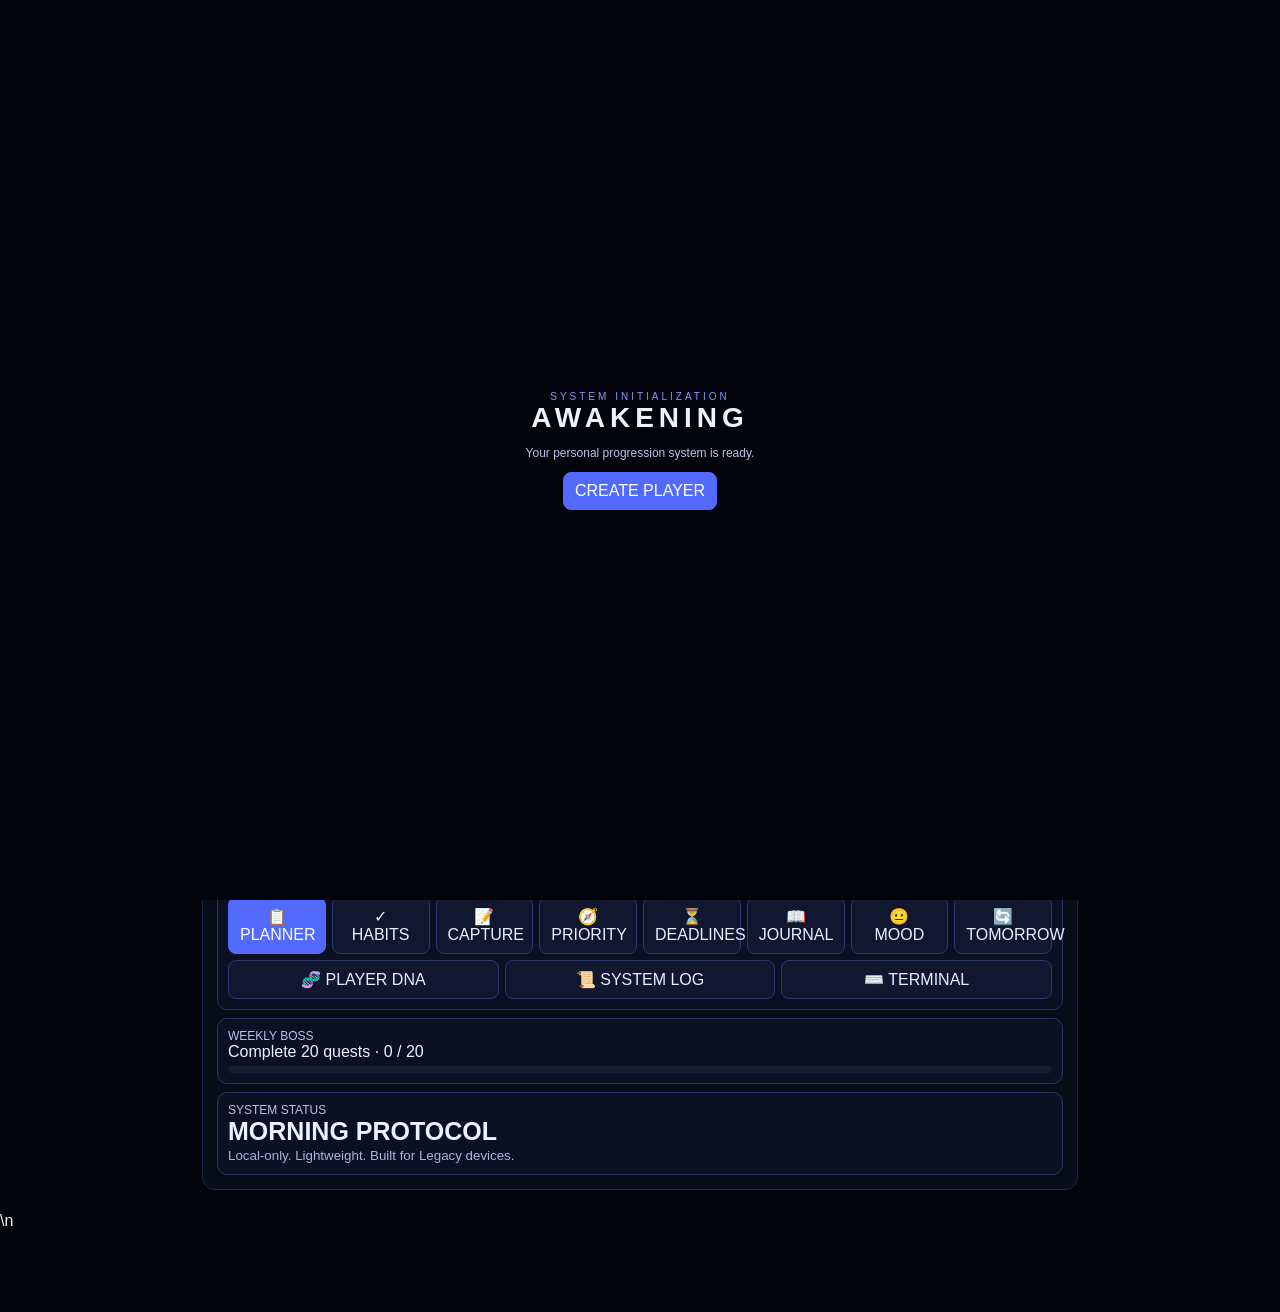
==== commit 7971d5c8: "Load Brain Lab module" ====
--- a/index.html
+++ b/index.html
@@ -5118,5 +5118,5 @@
 
 </script>
 
-</body>
+<script src="brain-lab.js"></script>\n</body>
 </html>
